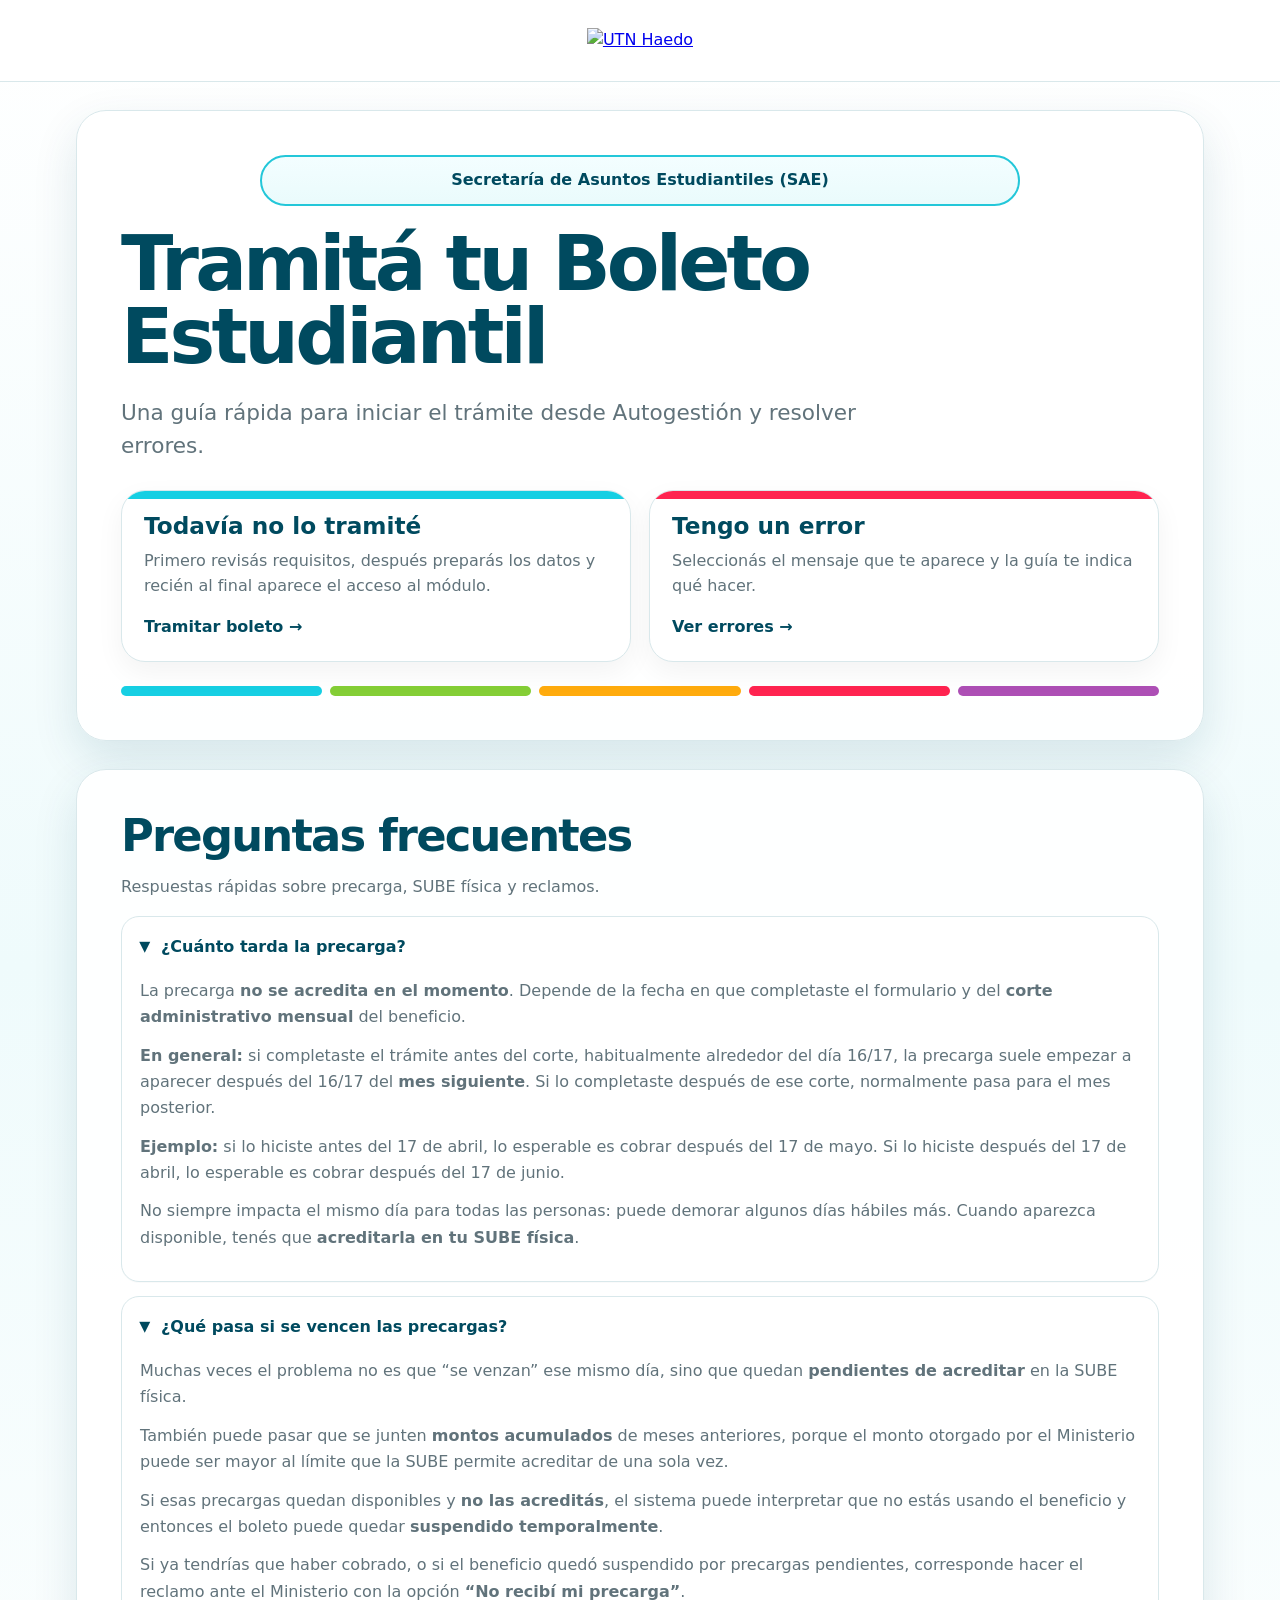
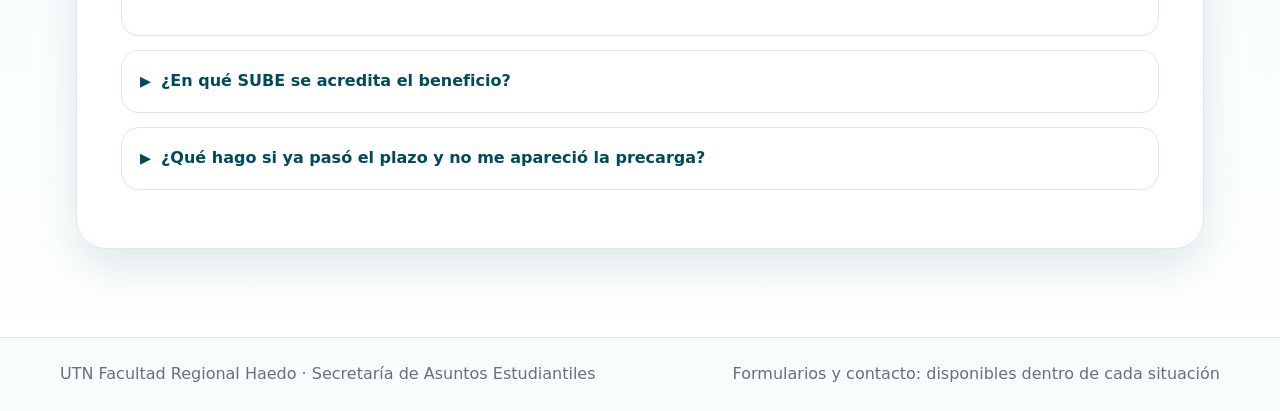
==== boleto-estudiantil-final/index.html @ 095ebe8c "Actualiza navegación y mantiene FAQ en inicio" ====
<!doctype html><html lang="es-AR"><head><meta charset="utf-8"><meta name="viewport" content="width=device-width,initial-scale=1"><title>Boleto Estudiantil | UTN FRH</title><style>:root{--azul:#004a5f;--celeste:#16cfe3;--verde:#84ce36;--naranja:#ffab0d;--rojo:#ff2450;--muted:#61737b;--linea:#d9e8eb;--fondo:#effbfc;--sombra:0 18px 45px rgba(0,74,95,.12)}*{box-sizing:border-box}html{scroll-behavior:smooth}body{margin:0;font-family:Inter,system-ui,-apple-system,BlinkMacSystemFont,"Segoe UI",sans-serif;color:#0b2e38;background:linear-gradient(180deg,#fff 0,#effbfc 48%,#fff 100%);line-height:1.55}header{background:#fff;border-bottom:1px solid var(--linea)}.header-inner{max-width:1160px;margin:auto;padding:28px 16px;text-align:center}.brand img{width:330px;max-width:82vw;height:auto}main{max-width:1160px;margin:auto;padding:28px 16px 60px}.card{background:rgba(255,255,255,.96);border:1px solid var(--linea);border-radius:30px;box-shadow:var(--sombra);padding:clamp(22px,4vw,44px);margin-bottom:28px}.kicker{display:block;margin:0 auto 22px;max-width:760px;text-align:center;border:2px solid #23c7d9;background:linear-gradient(180deg,#f3feff,#eafbfc);color:var(--azul);border-radius:999px;padding:11px 18px;font-weight:900}h1{margin:0;color:var(--azul);font-size:clamp(2.2rem,6vw,5rem);line-height:.95;letter-spacing:-.05em}h2{margin:0;color:var(--azul);font-size:clamp(1.8rem,3.5vw,3.2rem);line-height:1;letter-spacing:-.04em}h3{color:var(--azul)}.lead,.muted{color:var(--muted)}.lead{font-size:clamp(1.05rem,2vw,1.35rem);max-width:780px;margin:22px 0 28px}.grid2{display:grid;grid-template-columns:1fr 1fr;gap:18px}.choice{appearance:none;background:#fff;border:1px solid var(--linea);border-radius:24px;padding:22px;text-align:left;cursor:pointer;font:inherit;box-shadow:0 10px 28px rgba(0,0,0,.05);position:relative;overflow:hidden}.choice:before{content:"";position:absolute;left:0;right:0;top:0;height:8px;background:var(--celeste)}.choice.error:before{background:var(--rojo)}.choice strong{display:block;color:var(--azul);font-size:1.45rem;line-height:1.1;margin-bottom:10px}.choice span{display:block;color:var(--muted)}.choice .arrow{margin-top:16px;color:var(--azul);font-weight:900}.motion{display:flex;gap:8px;margin-top:24px}.motion i{height:10px;flex:1;border-radius:999px}.motion i:nth-child(1){background:var(--celeste)}.motion i:nth-child(2){background:var(--verde)}.motion i:nth-child(3){background:var(--naranja)}.motion i:nth-child(4){background:var(--rojo)}.motion i:nth-child(5){background:#ad4fb5}.panel{display:none}.panel.active{display:block}.steps{display:grid;grid-template-columns:250px 1fr;gap:24px;margin-top:22px}.nav{display:grid;gap:10px;align-content:start}.nav button{border:1px solid var(--linea);border-radius:18px;background:white;padding:14px;color:var(--muted);font-weight:800;text-align:left;cursor:pointer}.nav button.active{background:#efffff;border-color:var(--celeste);color:var(--azul)}.nav button.locked{opacity:.55;cursor:not-allowed}.step{display:none}.step.active{display:block}.requirements{display:grid;grid-template-columns:repeat(2,1fr);gap:14px}.req{border:1px solid var(--linea);background:#fbfeff;border-radius:18px;padding:15px}.req strong{display:block;color:var(--azul)}.callout{border-radius:22px;padding:16px 18px;margin:18px 0;border:1px solid transparent}.info{background:#eafbfe;border-color:#bfeff5;border-left:8px solid var(--celeste)}.warn{background:#fff4d8;border-color:#ffe0a1;border-left:8px solid var(--naranja)}.ok{background:#effbea;border-color:#d4f2c9;border-left:8px solid var(--verde)}.danger{background:#fff0f4;border-color:#ffcbd6;border-left:8px solid var(--rojo)}.checklist{display:grid;gap:10px}.checkitem{display:flex;gap:12px;border:1px solid var(--linea);border-radius:18px;padding:14px;background:#fff}.checkitem input{width:18px;height:18px;accent-color:var(--azul);margin-top:5px}.checkitem strong{color:var(--azul)}.checkitem span{display:block;color:var(--muted)}.progress{font-weight:900;color:var(--muted);margin-top:12px}.btnrow{display:flex;flex-wrap:wrap;gap:12px;margin-top:20px}.btn{border:0;border-radius:16px;padding:14px 18px;min-height:50px;text-decoration:none;display:inline-flex;justify-content:center;align-items:center;font-weight:900;cursor:pointer;font-size:1rem}.primary{background:var(--azul);color:#fff}.secondary{background:#fff;color:var(--azul);border:1px solid var(--linea)}.btn:disabled{opacity:.45;pointer-events:none}.shot{border:1px solid var(--linea);border-radius:18px;background:#fff;padding:10px;margin:14px auto 18px;max-width:820px}.shot img{width:100%;display:block;border-radius:12px;border:1px solid #e6e6e6;background:#fff}.caption{font-size:.9rem;color:var(--muted);margin-top:8px;text-align:center}.faq h2{margin-bottom:6px}.faq-item{background:#fff;border:1px solid var(--linea);border-radius:18px;padding:0 18px;margin:14px 0;box-shadow:0 1px 0 rgba(0,0,0,.02)}.faq-item summary{cursor:pointer;list-style:none;font-weight:800;color:var(--azul);padding:18px 0;display:flex;align-items:center;gap:10px}.faq-item summary::-webkit-details-marker{display:none}.faq-item summary:before{content:"▶";font-size:.9rem;transition:transform .2s ease}.faq-item[open] summary:before{transform:rotate(90deg)}.faq-answer{padding:0 0 18px;color:var(--muted);line-height:1.65}.faq-answer p{margin:0 0 12px}.case-layout{display:grid;grid-template-columns:330px 1fr;gap:24px;margin-top:22px}.case-list{display:grid;gap:10px}.case-card{border:1px solid var(--linea);background:#fff;border-radius:18px;padding:15px;text-align:left;cursor:pointer;font:inherit}.case-card.active,.case-card:hover{background:#efffff;border-color:var(--celeste)}.case-card strong{display:block;color:var(--azul);line-height:1.15}.case-card span{display:block;color:var(--muted);font-size:.9rem;margin-top:5px}.case-filter{width:100%;border:1px solid var(--linea);border-radius:16px;padding:14px;font:inherit;margin-bottom:12px}.result{min-height:520px;border:1px solid var(--linea);border-radius:28px;background:#fff;overflow:hidden;box-shadow:0 16px 35px rgba(0,74,95,.08)}.placeholder{min-height:520px;display:grid;place-items:center;text-align:center;color:var(--muted);padding:30px}.placeholder b{display:block;color:var(--azul);font-size:1.4rem}.reshead{background:var(--azul);color:#fff;padding:28px}.resk{text-transform:uppercase;letter-spacing:.1em;font-size:.78rem;opacity:.75;font-weight:900}.rest{font-size:clamp(1.7rem,3vw,2.7rem);line-height:1;font-weight:900;margin:8px 0}.ress{margin:0;color:rgba(255,255,255,.86)}.resbody{padding:26px}.resbody h3{color:var(--azul);margin:22px 0 8px}.resbody li{margin:7px 0}.mail-card{margin-top:18px;border:1px solid var(--linea);border-radius:20px;padding:16px;background:#fbfeff}.mail-field{border:1px solid var(--linea);border-radius:14px;padding:12px;margin:10px 0;background:#fff}.mail-field strong{display:block;color:var(--azul)}.mail-message{white-space:pre-line}.hidden{display:none!important}footer{border-top:1px solid var(--linea);background:#f8fcfd;color:var(--muted);padding:24px 16px}.footer-inner{max-width:1160px;margin:auto;display:flex;gap:12px;justify-content:space-between;flex-wrap:wrap}@media(max-width:900px){.grid2,.steps,.case-layout,.requirements{grid-template-columns:1fr}.btnrow{display:grid}.btn{width:100%}}@media(max-width:640px){.header-inner{padding:26px 14px}.brand img{width:270px}.card{border-radius:24px;padding:22px 16px}.choice strong{font-size:1.35rem}.resbody,.reshead{padding:22px 18px}}</style></head><body><header><div class="header-inner"><a class="brand" href="#inicio"><img src="https://upload.wikimedia.org/wikipedia/commons/6/63/UTN-Haedo-Logo-bajada_RGB.png" alt="UTN Haedo"></a></div></header><main id="inicio"><section class="card"><div class="kicker">Secretaría de Asuntos Estudiantiles (SAE)</div><h1>Tramitá tu Boleto Estudiantil</h1><p class="lead">Una guía rápida para iniciar el trámite desde Autogestión y resolver errores.</p><div class="grid2"><button class="choice" data-open="tramite"><strong>Todavía no lo tramité</strong><span>Primero revisás requisitos, después preparás los datos y recién al final aparece el acceso al módulo.</span><span class="arrow">Tramitar boleto →</span></button><button class="choice error" data-open="errores"><strong>Tengo un error</strong><span>Seleccionás el mensaje que te aparece y la guía te indica qué hacer.</span><span class="arrow">Ver errores →</span></button></div><div class="motion"><i></i><i></i><i></i><i></i><i></i></div></section><section class="card faq"><h2>Preguntas frecuentes</h2><p class="muted">Respuestas rápidas sobre precarga, SUBE física y reclamos.</p><details class="faq-item" open><summary>¿Cuánto tarda la precarga?</summary><div class="faq-answer"><p>La precarga <strong>no se acredita en el momento</strong>. Depende de la fecha en que completaste el formulario y del <strong>corte administrativo mensual</strong> del beneficio.</p><p><strong>En general:</strong> si completaste el trámite antes del corte, habitualmente alrededor del día 16/17, la precarga suele empezar a aparecer después del 16/17 del <strong>mes siguiente</strong>. Si lo completaste después de ese corte, normalmente pasa para el mes posterior.</p><p><strong>Ejemplo:</strong> si lo hiciste antes del 17 de abril, lo esperable es cobrar después del 17 de mayo. Si lo hiciste después del 17 de abril, lo esperable es cobrar después del 17 de junio.</p><p>No siempre impacta el mismo día para todas las personas: puede demorar algunos días hábiles más. Cuando aparezca disponible, tenés que <strong>acreditarla en tu SUBE física</strong>.</p></div></details><details class="faq-item" open><summary>¿Qué pasa si se vencen las precargas?</summary><div class="faq-answer"><p>Muchas veces el problema no es que “se venzan” ese mismo día, sino que quedan <strong>pendientes de acreditar</strong> en la SUBE física.</p><p>También puede pasar que se junten <strong>montos acumulados</strong> de meses anteriores, porque el monto otorgado por el Ministerio puede ser mayor al límite que la SUBE permite acreditar de una sola vez.</p><p>Si esas precargas quedan disponibles y <strong>no las acreditás</strong>, el sistema puede interpretar que no estás usando el beneficio y entonces el boleto puede quedar <strong>suspendido temporalmente</strong>.</p><p>Si ya tendrías que haber cobrado, o si el beneficio quedó suspendido por precargas pendientes, corresponde hacer el reclamo ante el Ministerio con la opción <strong>“No recibí mi precarga”</strong>.</p></div></details><details class="faq-item"><summary>¿En qué SUBE se acredita el beneficio?</summary><div class="faq-answer"><p>El beneficio se acredita <strong>únicamente en la SUBE física</strong> registrada y asociada al trámite.</p><p>Si usás la app SUBE, revisá que la <strong>SUBE física</strong> sea la tarjeta seleccionada o predeterminada. Si quedó seleccionada la SUBE Digital, puede impedir la acreditación.</p><p>La precarga se puede acreditar en Terminal Automática SUBE, app SUBE con NFC o Carga a Bordo en colectivos habilitados.</p></div></details><details class="faq-item"><summary>¿Qué hago si ya pasó el plazo y no me apareció la precarga?</summary><div class="faq-answer"><p>Primero verificá si ya pasó el tiempo esperable: las precargas suelen empezar a aparecer después del <strong>16/17 de cada mes</strong>, en días hábiles, y pueden demorar algunos días más.</p><p>Si tu trámite figura como <strong>“Trámite finalizado / beneficio otorgado”</strong> y ya pasó ese plazo sin que aparezca la precarga, entrá en la parte de <strong>errores</strong> de esta página y elegí esa opción.</p><p>Ahí vas a encontrar el formulario del Ministerio de Transporte. En el reclamo tenés que seleccionar <strong>“No recibí mi precarga”</strong>.</p></div></details></section><section id="tramite" class="panel card"><h2>Tramitar por primera vez</h2><p class="muted">Seguí los pasos en orden. Podés volver a pasos anteriores para revisar requisitos o datos.</p><div class="steps"><div class="nav"><button type="button" id="nav1" class="active" data-go-step="1"><strong>1 Requisitos</strong><br>Revisá si corresponde.</button><button type="button" id="nav2" data-go-step="2"><strong>2 Datos y advertencia</strong><br>DNI, CUIL, SUBE física y datos familiares.</button><button type="button" id="nav3" class="locked" data-go-step="3"><strong>3 Ingreso al módulo</strong><br>Acceso directo al formulario.</button></div><div><article id="step1" class="step active"><h3>Antes de iniciar</h3><div class="requirements"><div class="req"><strong>Residencia</strong><span>Tenés que vivir en Provincia de Buenos Aires y a más de 2.000 metros de la Facultad. Si vivís en CABA, no corresponde este boleto provincial.</span></div><div class="req"><strong>SUBE física</strong><span>Necesitás tener una tarjeta SUBE física registrada. Para universitarios/terciarios de Provincia, el beneficio se acredita en la SUBE física.</span></div><div class="req"><strong>Materias aprobadas</strong><span>Se exige cumplir el requisito académico informado por el sistema. En general: 3 materias aprobadas el ciclo anterior y actividad académica reciente.</span></div><div class="req"><strong>Sin otro beneficio igual</strong><span>No podés tener activo otro subsidio de transporte con el mismo fin.</span></div><div class="req"><strong>Ingresantes</strong><span>Para ingresantes, se requiere secundario completo sin materias pendientes.</span></div><div class="req"><strong>Sin título previo</strong><span>No corresponde si ya tenés título universitario o terciario.</span></div></div><div class="btnrow"><button class="btn primary" type="button" data-next-step="2">Leí los requisitos y cumplo</button><button class="btn secondary" type="button" id="notSureBtn">No estoy seguro / no cumplo</button></div><div id="notSureMsg" class="callout warn hidden">Si no estás seguro de cumplir los requisitos, revisá tu situación académica antes de iniciar. Si no cumplís, el beneficio puede no ser otorgado aunque completes el formulario.</div></article><article id="step2" class="step"><h3>Antes de entrar a Autogestión</h3><div class="callout danger">No ingreses al apartado <strong>Boleto Estudiantil</strong> dentro de Autogestión sin tener todos los datos necesarios a mano. En cuanto hacés clic en <strong>Boleto Estudiantil</strong>, comienza a correr un tiempo aproximado de <strong>20 minutos</strong>. Si ese tiempo se termina, el formulario se cierra y no vas a poder volver a abrirlo hasta que te reiniciemos la cuenta.</div><p class="muted">Marcá que ya tenés preparada esta información. Cuando completes la lista, se habilita el siguiente paso.</p><div class="checklist" id="prepChecklist"><label class="checkitem"><input type="checkbox"><div><strong>DNI propio</strong><span>Documento personal para completar datos.</span></div></label><label class="checkitem"><input type="checkbox"><div><strong>CUIL propio</strong><span>Tenelo a mano para evitar errores de carga.</span></div></label><label class="checkitem"><input type="checkbox"><div><strong>SUBE física registrada</strong><span>Usá la tarjeta física que corresponde al beneficio.</span></div></label><label class="checkitem"><input type="checkbox"><div><strong>DNI y CUIL de madre/padre/tutor</strong><span>El formulario puede pedir datos familiares; preparalos antes de ingresar.</span></div></label></div><div class="progress" id="checkProgress">Faltan datos por confirmar.</div><div class="btnrow"><button class="btn secondary" type="button" data-next-step="1">Volver a requisitos</button><button class="btn primary" type="button" id="toStep3" data-next-step="3" disabled>Ya tengo todo preparado</button></div></article><article id="step3" class="step"><h3>Ahora sí: ingresá al acceso directo</h3><p class="muted">Ingresá con tu legajo y contraseña habitual de Autogestión/SYSACAD, completá el formulario en el momento y revisá bien CUIL, SUBE, carrera y legajo antes de enviarlo.</p><div class="callout ok"><strong>Recordatorio:</strong> si cursás dos carreras o tenés más de un legajo, asegurate de usar el legajo/carrera donde cumplís los requisitos académicos.</div><div class="callout info"><strong>Importante:</strong> este botón es un acceso directo al apartado de <strong>Boleto Estudiantil</strong>. Podés ingresar sin pasar por la fila virtual de Autogestión.</div><div class="callout warn"><strong>Si al ingresar te aparece “El trámite caducó”:</strong> refrescá o actualizá la página hasta que vuelva a cargar correctamente.</div><div class="shot"><img src="[data-uri]" alt="Ejemplo del mensaje El trámite caducó"><div class="caption">Ejemplo de pantalla de <strong>“El trámite caducó”</strong>.</div></div><div class="btnrow"><button class="btn secondary" type="button" data-next-step="2">← Volver a datos y advertencia</button><a class="btn primary" href="https://boletoestudiantil.frh.utn.edu.ar/" target="_blank" rel="noopener">Ingresar al apartado Boleto Estudiantil</a><button class="btn secondary" type="button" data-open="errores">Ya ingresé y tuve un error</button></div><div class="callout ok"><strong>Si al finalizar te aparece “Trámite finalizado / beneficio otorgado”:</strong> el beneficio ya está aprobado, pero la precarga no se acredita automáticamente en el momento.<br><br>Por ejemplo: si completás el formulario antes del 17 de abril, cobrás el beneficio después del 17 de mayo. Si lo completás después del 17 de abril, cobrás el beneficio después del 17 de junio. Las precargas empiezan a acreditarse a partir del 16/17 de cada mes, en días hábiles. No siempre se acreditan el mismo día para todas las personas y pueden demorar algunos días más.<br><br>Cuando la precarga esté disponible, tenés que acreditarla en tu SUBE física. Podés hacerlo en una <strong>Terminal Automática SUBE</strong>, desde la <strong>app SUBE</strong> si tu celular tiene NFC, o con <strong>Carga a Bordo</strong> en colectivos habilitados.<br><br>Si ya pasó el plazo correspondiente y todavía no recibiste la precarga, entrá en la parte de <strong>errores</strong>, elegí <strong>“Trámite finalizado / beneficio otorgado”</strong> y completá el formulario del Ministerio usando <strong>“No recibí mi precarga”</strong>.</div></article></div></div></section><section id="errores" class="panel card"><h2>¿Tenés algún error con tu Boleto Estudiantil?</h2><p class="muted">Seleccioná el mensaje o situación que te aparece. La guía te muestra la explicación y los pasos correspondientes.</p><div class="case-layout"><aside><input class="case-filter" id="caseFilter" type="search" placeholder="Buscar: incompleto, caducó, SUBE, credenciales..."><div class="case-list"><button class="case-card" data-case="caducado"><strong>El trámite caducó</strong><span>Se colgó o no cargó la web del Ministerio.</span></button><button class="case-card" data-case="incompleto"><strong>Trámite incompleto / comunicarse con el administrador</strong><span>Se pasó el tiempo o quedó sin finalizar.</span></button><button class="case-card" data-case="otorgado"><strong>Trámite finalizado / beneficio otorgado</strong><span>El trámite está otorgado, pero la carga no es inmediata.</span></button><button class="case-card" data-case="deshabilitado"><strong>Beneficio deshabilitado</strong><span>Puede haber boleto activo o pendiente en otra institución.</span></button><button class="case-card" data-case="credenciales"><strong>Error de credenciales</strong><span>No podés ingresar o validar el acceso.</span></button><button class="case-card" data-case="blanco"><strong>Me aparece todo en blanco</strong><span>La pantalla queda vacía o no carga ningún dato.</span></button><button class="case-card" data-case="noacredita"><strong>Completé el formulario, pero no me acreditaron</strong><span>Revisá tiempos, SUBE física y reclamo.</span></button><button class="case-card" data-case="subedigital"><strong>Tengo SUBE Digital</strong><span>El beneficio se acredita en SUBE física.</span></button><button class="case-card" data-case="doblelegajo"><strong>Curso dos carreras / tengo más de un legajo</strong><span>El sistema puede estar mirando otra carrera.</span></button></div></aside><article class="result" id="result"><div class="placeholder"><div><b>Seleccioná un error</b>Elegí una opción de la lista para ver los pasos a seguir.</div></div></article></div></section></main><footer><div class="footer-inner"><div>UTN Facultad Regional Haedo · Secretaría de Asuntos Estudiantiles</div><div>Formularios y contacto: disponibles dentro de cada situación</div></div></footer><script>const links={reinicio:"https://docs.google.com/forms/d/e/1FAIpQLScRXGzTNJk7bG64u7e_1dvv3Ur3LDaI3EbfNU_jLOD6_iWAXw/viewform",ministerio:"https://denuncias-bes.transporte.gba.gob.ar/denunciasboleto.php",mail:"mailto:asuntos@frh.utn.edu.ar",boleto:"https://boletoestudiantil.frh.utn.edu.ar/",mailtoCred:"mailto:asuntos@frh.utn.edu.ar?subject=Boleto%20Estudiantil%20-%20Error%20de%20credenciales&body=Hola%2C%20al%20intentar%20ingresar%20al%20Boleto%20Estudiantil%20me%20aparece%20un%20error%20de%20credenciales.%0A%0ADatos%3A%0ANombre%20y%20apellido%3A%0ADNI%3A%0ALegajo%3A%0ACarrera%3A%0A%0AAdjunto%20captura%20del%20error.%0A%0AMuchas%20gracias.%0ASaludos.",mailtoBlanco:"mailto:asuntos@frh.utn.edu.ar?subject=Boleto%20Estudiantil%20-%20Pantalla%20en%20blanco&body=Hola%2C%20al%20ingresar%20al%20Boleto%20Estudiantil%20me%20aparece%20la%20pantalla%20en%20blanco%20y%20no%20puedo%20continuar.%0A%0ADatos%3A%0ANombre%20y%20apellido%3A%0ADNI%3A%0ALegajo%3A%0ACarrera%3A%0A%0AAdjunto%20captura%20del%20error.%0A%0AMuchas%20gracias.%0ASaludos."};const panels={tramite:document.getElementById('tramite'),errores:document.getElementById('errores')};document.querySelectorAll('[data-open]').forEach(b=>b.addEventListener('click',e=>{e.preventDefault();let id=b.dataset.open;panels[id].classList.add('active');panels[id].scrollIntoView({behavior:'smooth',block:'start'});}));let prepared=false;function step(n){document.querySelectorAll('.step').forEach(s=>s.classList.remove('active'));document.querySelectorAll('.nav button').forEach(b=>b.classList.remove('active'));document.getElementById('step'+n).classList.add('active');document.getElementById('nav'+n).classList.add('active');document.getElementById('tramite').scrollIntoView({behavior:'smooth',block:'start'});}document.querySelectorAll('[data-next-step]').forEach(b=>b.addEventListener('click',()=>step(b.dataset.nextStep)));document.querySelectorAll('[data-go-step]').forEach(b=>b.addEventListener('click',()=>{let n=b.dataset.goStep;if(n==='3'&&!prepared)return;step(n)}));document.getElementById('notSureBtn').addEventListener('click',()=>document.getElementById('notSureMsg').classList.toggle('hidden'));const checklist=document.getElementById('prepChecklist'),to3=document.getElementById('toStep3'),prog=document.getElementById('checkProgress');function updateChecklist(){let checks=[...checklist.querySelectorAll('input')];let done=checks.filter(c=>c.checked).length;prepared=done===checks.length;to3.disabled=!prepared;document.getElementById('nav3').classList.toggle('locked',!prepared);prog.textContent=prepared?'Listo: ya podés pasar al acceso.':`Confirmaste ${done} de ${checks.length} datos necesarios.`}checklist.addEventListener('change',updateChecklist);updateChecklist();const cases={caducado:{k:'Carga del sistema',t:'El trámite caducó',s:'Suele ser un error de carga de la web del Ministerio.',b:'<h3>Qué hacer</h3><ul><li>Actualizá o refrescá la página.</li><li>Si vuelve a cargar, seguí completando el formulario.</li><li>Si después aparece trámite incompleto, pedí reinicio de cuenta.</li></ul>'},incompleto:{k:'Reinicio de cuenta',t:'Trámite incompleto / comunicarse con el administrador',s:'Suele pasar cuando se venció el tiempo disponible o el formulario quedó sin finalizar.',b:'<h3>Pasos a seguir</h3><ul><li>Completá el formulario de reinicio de cuenta de UTN FRH.</li><li>Después mandá mail a <strong>asuntos@frh.utn.edu.ar</strong> avisando que solicitaste el reinicio.</li></ul><div class="btnrow"><a class="btn primary" target="_blank" href="'+links.reinicio+'">Completar formulario de reinicio</a><a class="btn secondary" href="mailto:asuntos@frh.utn.edu.ar?subject=Reinicio%20de%20Boleto%20Estudiantil&body=Hola%2C%20complet%C3%A9%20el%20formulario%20para%20reinicio%20de%20cuenta.%0ANecesito%20que%20me%20reinicien%20el%20acceso.%0AEspero%20respuesta.%0AMuchas%20gracias.%0ASaludos.">Enviar mail</a></div>'},otorgado:{k:'Beneficio otorgado',t:'Trámite finalizado / beneficio otorgado',s:'El beneficio está aprobado, pero la precarga no se acredita automáticamente en el momento.',b:'<h3>Qué significa</h3><ul><li>El trámite ya está aprobado, pero la precarga no aparece en el momento.</li><li>Si lo hiciste antes del corte, suele aparecer después del 16/17 del mes siguiente. Si lo hiciste después, normalmente pasa para el mes posterior.</li><li>Las precargas no siempre se acreditan el mismo día para todos.</li></ul><h3>Precargas acumuladas</h3><ul><li>Puede quedar saldo acumulado porque el monto otorgado por el Ministerio puede ser mayor al límite que la SUBE permite acreditar de una sola vez.</li><li>Si esas precargas quedan disponibles y no las acreditás, el sistema puede interpretar que no usás el beneficio y suspenderlo temporalmente.</li><li>Para reclamar, completá el formulario del Ministerio con la opción <strong>No recibí mi precarga</strong>.</li></ul><div class="btnrow"><a class="btn secondary" target="_blank" href="'+links.ministerio+'">Reclamo en Ministerio</a></div>'},deshabilitado:{k:'Beneficio previo',t:'La persona tiene un beneficio, pero deshabilitado',s:'Puede ocurrir si el boleto quedó asociado a otra facultad, universidad o institución.',b:'<h3>Pasos a seguir</h3><ul><li>Solicitá la baja del beneficio en tu facultad, universidad o institución anterior.</li><li>Esperá el comprobante o confirmación.</li><li>La baja puede demorar algunos días en impactar.</li><li>Después completá el formulario del Ministerio con la opción <strong>Cambio de universidad</strong> e indicá la facultad de origen.</li><li>Luego contactate con SAE a <strong>asuntos@frh.utn.edu.ar</strong>.</li></ul><div class="btnrow"><a class="btn secondary" target="_blank" href="'+links.ministerio+'">Formulario Ministerio</a><a class="btn secondary" href="'+links.mail+'">Enviar mail</a></div>'},credenciales:{k:'Acceso',t:'Error de credenciales',s:'El sistema no permite validar el acceso o aparece un error al ingresar.',b:'<h3>Qué hacer</h3><ul><li>Enviá un mail a <strong>asuntos@frh.utn.edu.ar</strong>.</li><li>Incluí nombre, apellido, DNI, legajo, carrera y una captura del error.</li></ul><div class="btnrow"><a class="btn secondary" href="'+links.mailtoCred+'">Enviar mail</a></div>'},blanco:{k:'Carga del sistema',t:'Me aparece todo en blanco',s:'La pantalla queda vacía o no carga ningún dato para continuar.',b:'<h3>Qué hacer</h3><ul><li>Enviá un mail a <strong>asuntos@frh.utn.edu.ar</strong>.</li><li>Indicá que al ingresar al Boleto Estudiantil te aparece la pantalla en blanco.</li><li>Incluí nombre, apellido, DNI, legajo, carrera y una captura del error si podés.</li></ul><div class="btnrow"><a class="btn secondary" href="'+links.mailtoBlanco+'">Enviar mail</a></div>'},noacredita:{k:'Acreditación',t:'Completé el formulario, pero no me acreditaron',s:'Primero revisá tiempos de procesamiento y que la SUBE física sea la correcta.',b:'<h3>Revisá primero</h3><ul><li>Que haya pasado el plazo de procesamiento correspondiente.</li><li>Que estés usando la SUBE física correcta.</li><li>Que la SUBE Digital no haya quedado como tarjeta predeterminada.</li><li>Que hayas acreditado la precarga en Terminal Automática SUBE, app SUBE con NFC o Carga a Bordo.</li></ul><p>Si continúa, corresponde reclamar ante el Ministerio usando <strong>No recibí mi precarga</strong>.</p><div class="btnrow"><a class="btn secondary" target="_blank" href="'+links.ministerio+'">Formulario Ministerio</a></div>'},subedigital:{k:'SUBE',t:'Tengo SUBE Digital',s:'El beneficio universitario/terciario de Provincia funciona con SUBE física.',b:'<h3>Qué revisar</h3><ul><li>Revisá en la app SUBE que tu tarjeta física sea la tarjeta correspondiente.</li><li>Si la SUBE Digital quedó como predeterminada, puede impedir la acreditación.</li><li>Usá la SUBE física registrada para acreditar la precarga.</li></ul>'},doblelegajo:{k:'Legajo / carrera',t:'Curso dos carreras / tengo más de un legajo',s:'Puede pasar que el sistema revise una carrera distinta a aquella donde tenés las materias aprobadas.',b:'<h3>Qué revisar</h3><ul><li>Qué legajo/carrera estás usando para ingresar.</li><li>En qué carrera figuran las materias aprobadas del ciclo lectivo anterior.</li><li>Si cumplís el requisito académico en una carrera pero ingresaste con otra, puede no reconocerse automáticamente.</li><li>Si no podés resolverlo, consultá por mail a SAE con captura y datos completos.</li></ul><div class="btnrow"><a class="btn secondary" href="'+links.mail+'">Enviar mail</a></div>'}};const result=document.getElementById('result');function openCase(key){let c=cases[key];if(!c)return;document.querySelectorAll('.case-card').forEach(b=>b.classList.toggle('active',b.dataset.case===key));result.innerHTML='<div class="reshead"><div class="resk">'+c.k+'</div><div class="rest">'+c.t+'</div><p class="ress">'+c.s+'</p></div><div class="resbody">'+c.b+'</div>';result.scrollIntoView({behavior:'smooth',block:'nearest'});}document.querySelectorAll('.case-card').forEach(b=>b.addEventListener('click',()=>openCase(b.dataset.case)));document.getElementById('caseFilter').addEventListener('input',e=>{let q=e.target.value.toLowerCase().normalize('NFD').replace(/[\u0300-\u036f]/g,'');document.querySelectorAll('.case-card').forEach(b=>{let t=b.textContent.toLowerCase().normalize('NFD').replace(/[\u0300-\u036f]/g,'');b.classList.toggle('hidden',q&&!t.includes(q));});});</script></body></html>
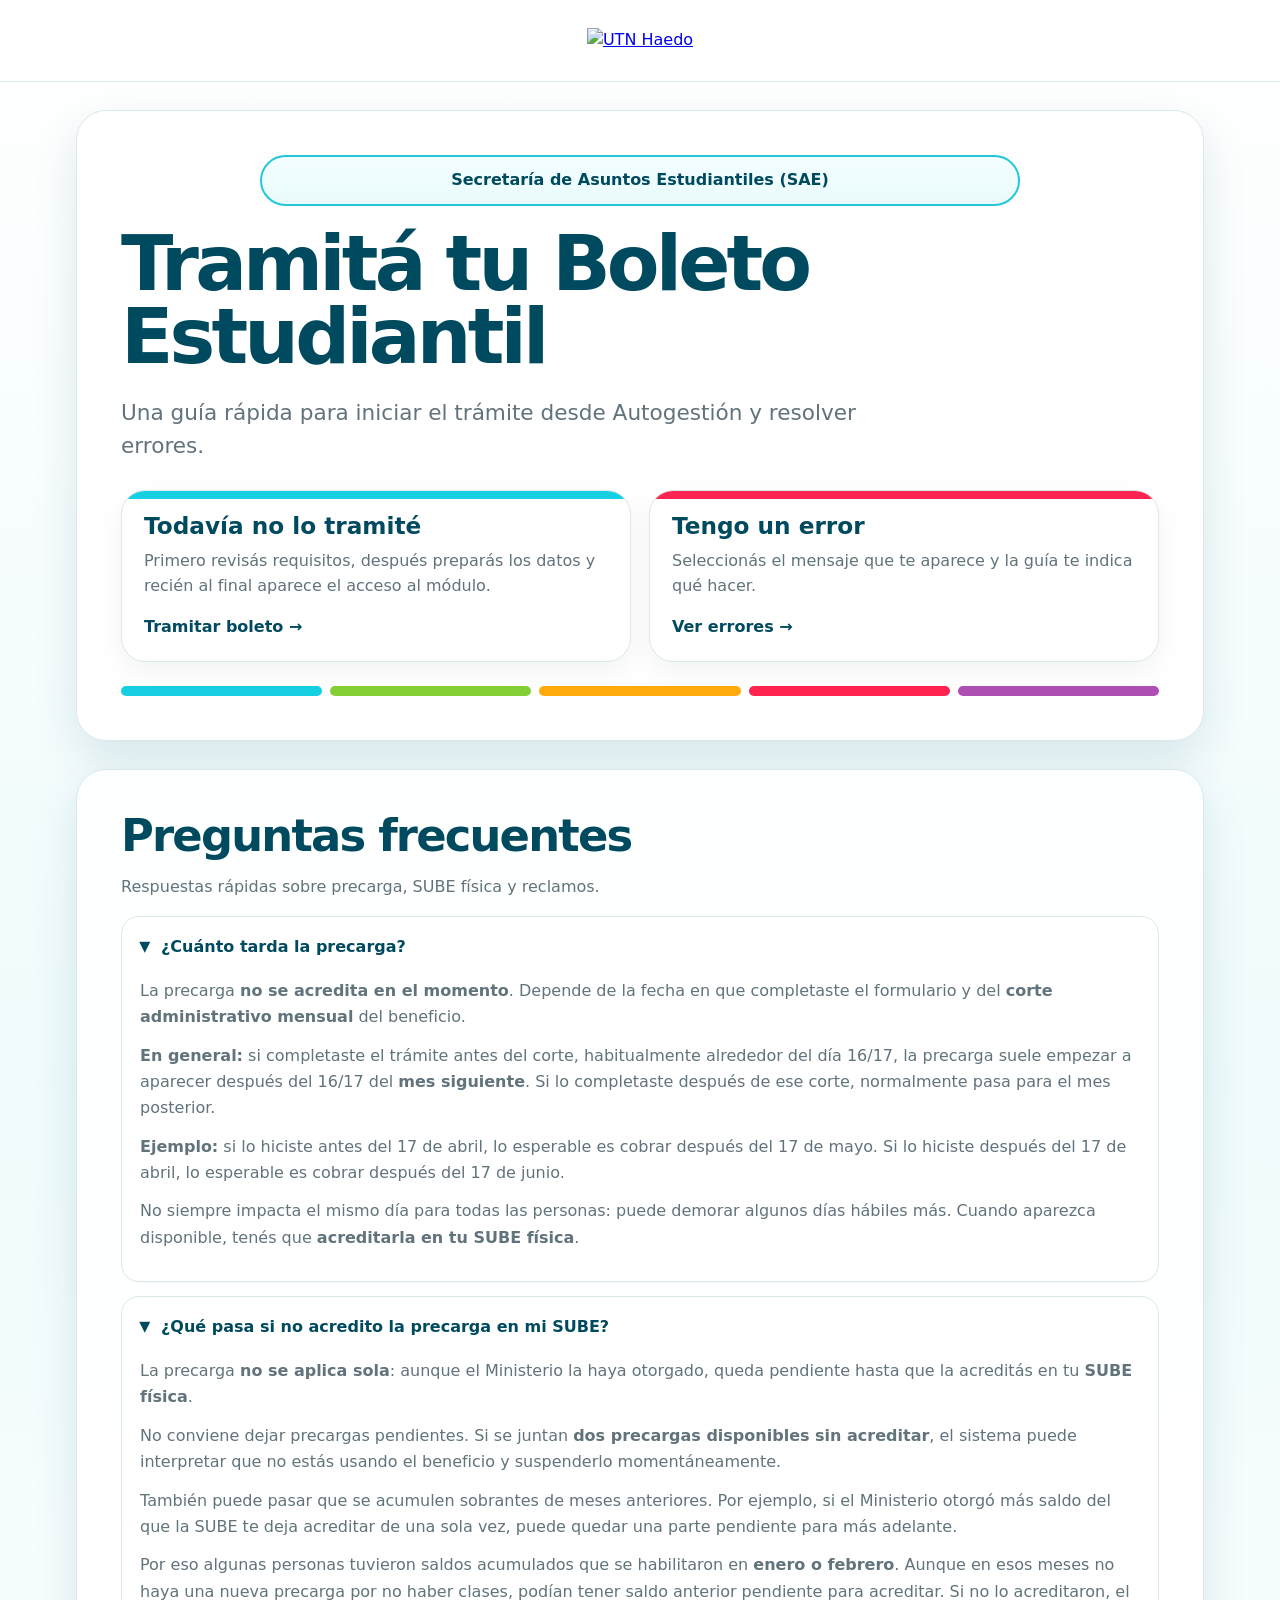
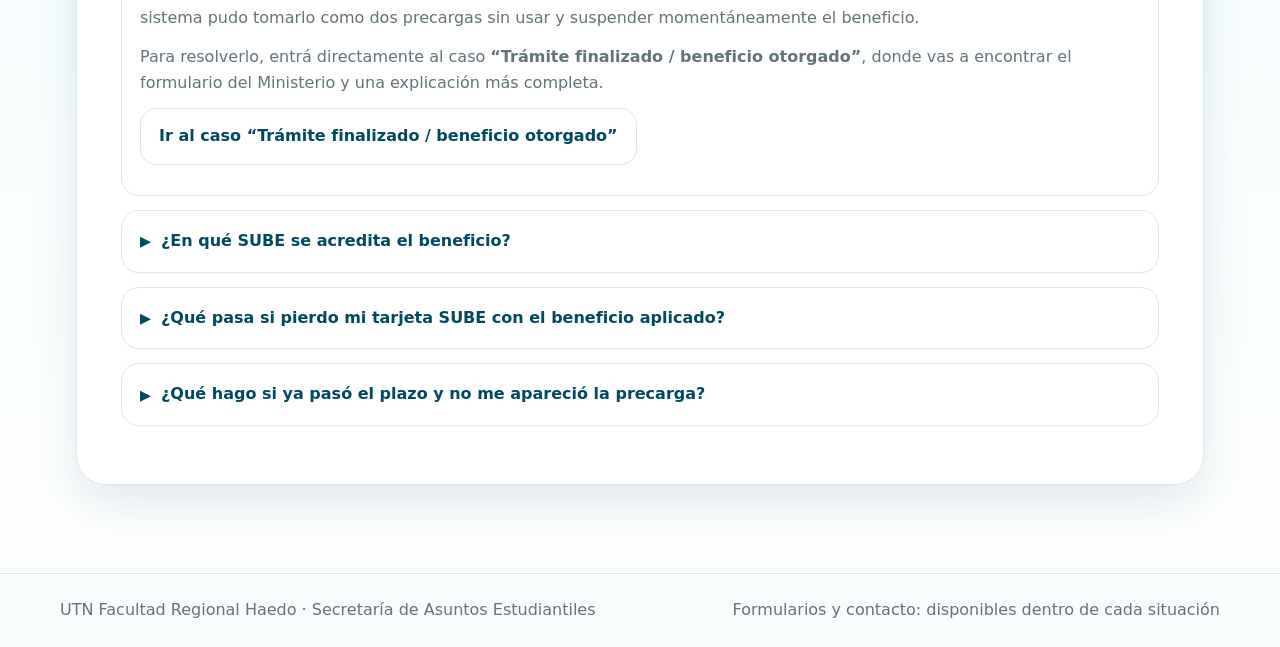
==== commit 8defbd6e: "Apply boleto content patch" ====
--- a/boleto-estudiantil-final/index.html
+++ b/boleto-estudiantil-final/index.html
@@ -1 +1 @@
-<!doctype html><html lang="es-AR"><head><meta charset="utf-8"><meta name="viewport" content="width=device-width,initial-scale=1"><title>Boleto Estudiantil | UTN FRH</title><style>:root{--azul:#004a5f;--celeste:#16cfe3;--verde:#84ce36;--naranja:#ffab0d;--rojo:#ff2450;--muted:#61737b;--linea:#d9e8eb;--fondo:#effbfc;--sombra:0 18px 45px rgba(0,74,95,.12)}*{box-sizing:border-box}html{scroll-behavior:smooth}body{margin:0;font-family:Inter,system-ui,-apple-system,BlinkMacSystemFont,"Segoe UI",sans-serif;color:#0b2e38;background:linear-gradient(180deg,#fff 0,#effbfc 48%,#fff 100%);line-height:1.55}header{background:#fff;border-bottom:1px solid var(--linea)}.header-inner{max-width:1160px;margin:auto;padding:28px 16px;text-align:center}.brand img{width:330px;max-width:82vw;height:auto}main{max-width:1160px;margin:auto;padding:28px 16px 60px}.card{background:rgba(255,255,255,.96);border:1px solid var(--linea);border-radius:30px;box-shadow:var(--sombra);padding:clamp(22px,4vw,44px);margin-bottom:28px}.kicker{display:block;margin:0 auto 22px;max-width:760px;text-align:center;border:2px solid #23c7d9;background:linear-gradient(180deg,#f3feff,#eafbfc);color:var(--azul);border-radius:999px;padding:11px 18px;font-weight:900}h1{margin:0;color:var(--azul);font-size:clamp(2.2rem,6vw,5rem);line-height:.95;letter-spacing:-.05em}h2{margin:0;color:var(--azul);font-size:clamp(1.8rem,3.5vw,3.2rem);line-height:1;letter-spacing:-.04em}h3{color:var(--azul)}.lead,.muted{color:var(--muted)}.lead{font-size:clamp(1.05rem,2vw,1.35rem);max-width:780px;margin:22px 0 28px}.grid2{display:grid;grid-template-columns:1fr 1fr;gap:18px}.choice{appearance:none;background:#fff;border:1px solid var(--linea);border-radius:24px;padding:22px;text-align:left;cursor:pointer;font:inherit;box-shadow:0 10px 28px rgba(0,0,0,.05);position:relative;overflow:hidden}.choice:before{content:"";position:absolute;left:0;right:0;top:0;height:8px;background:var(--celeste)}.choice.error:before{background:var(--rojo)}.choice strong{display:block;color:var(--azul);font-size:1.45rem;line-height:1.1;margin-bottom:10px}.choice span{display:block;color:var(--muted)}.choice .arrow{margin-top:16px;color:var(--azul);font-weight:900}.motion{display:flex;gap:8px;margin-top:24px}.motion i{height:10px;flex:1;border-radius:999px}.motion i:nth-child(1){background:var(--celeste)}.motion i:nth-child(2){background:var(--verde)}.motion i:nth-child(3){background:var(--naranja)}.motion i:nth-child(4){background:var(--rojo)}.motion i:nth-child(5){background:#ad4fb5}.panel{display:none}.panel.active{display:block}.steps{display:grid;grid-template-columns:250px 1fr;gap:24px;margin-top:22px}.nav{display:grid;gap:10px;align-content:start}.nav button{border:1px solid var(--linea);border-radius:18px;background:white;padding:14px;color:var(--muted);font-weight:800;text-align:left;cursor:pointer}.nav button.active{background:#efffff;border-color:var(--celeste);color:var(--azul)}.nav button.locked{opacity:.55;cursor:not-allowed}.step{display:none}.step.active{display:block}.requirements{display:grid;grid-template-columns:repeat(2,1fr);gap:14px}.req{border:1px solid var(--linea);background:#fbfeff;border-radius:18px;padding:15px}.req strong{display:block;color:var(--azul)}.callout{border-radius:22px;padding:16px 18px;margin:18px 0;border:1px solid transparent}.info{background:#eafbfe;border-color:#bfeff5;border-left:8px solid var(--celeste)}.warn{background:#fff4d8;border-color:#ffe0a1;border-left:8px solid var(--naranja)}.ok{background:#effbea;border-color:#d4f2c9;border-left:8px solid var(--verde)}.danger{background:#fff0f4;border-color:#ffcbd6;border-left:8px solid var(--rojo)}.checklist{display:grid;gap:10px}.checkitem{display:flex;gap:12px;border:1px solid var(--linea);border-radius:18px;padding:14px;background:#fff}.checkitem input{width:18px;height:18px;accent-color:var(--azul);margin-top:5px}.checkitem strong{color:var(--azul)}.checkitem span{display:block;color:var(--muted)}.progress{font-weight:900;color:var(--muted);margin-top:12px}.btnrow{display:flex;flex-wrap:wrap;gap:12px;margin-top:20px}.btn{border:0;border-radius:16px;padding:14px 18px;min-height:50px;text-decoration:none;display:inline-flex;justify-content:center;align-items:center;font-weight:900;cursor:pointer;font-size:1rem}.primary{background:var(--azul);color:#fff}.secondary{background:#fff;color:var(--azul);border:1px solid var(--linea)}.btn:disabled{opacity:.45;pointer-events:none}.shot{border:1px solid var(--linea);border-radius:18px;background:#fff;padding:10px;margin:14px auto 18px;max-width:820px}.shot img{width:100%;display:block;border-radius:12px;border:1px solid #e6e6e6;background:#fff}.caption{font-size:.9rem;color:var(--muted);margin-top:8px;text-align:center}.faq h2{margin-bottom:6px}.faq-item{background:#fff;border:1px solid var(--linea);border-radius:18px;padding:0 18px;margin:14px 0;box-shadow:0 1px 0 rgba(0,0,0,.02)}.faq-item summary{cursor:pointer;list-style:none;font-weight:800;color:var(--azul);padding:18px 0;display:flex;align-items:center;gap:10px}.faq-item summary::-webkit-details-marker{display:none}.faq-item summary:before{content:"▶";font-size:.9rem;transition:transform .2s ease}.faq-item[open] summary:before{transform:rotate(90deg)}.faq-answer{padding:0 0 18px;color:var(--muted);line-height:1.65}.faq-answer p{margin:0 0 12px}.case-layout{display:grid;grid-template-columns:330px 1fr;gap:24px;margin-top:22px}.case-list{display:grid;gap:10px}.case-card{border:1px solid var(--linea);background:#fff;border-radius:18px;padding:15px;text-align:left;cursor:pointer;font:inherit}.case-card.active,.case-card:hover{background:#efffff;border-color:var(--celeste)}.case-card strong{display:block;color:var(--azul);line-height:1.15}.case-card span{display:block;color:var(--muted);font-size:.9rem;margin-top:5px}.case-filter{width:100%;border:1px solid var(--linea);border-radius:16px;padding:14px;font:inherit;margin-bottom:12px}.result{min-height:520px;border:1px solid var(--linea);border-radius:28px;background:#fff;overflow:hidden;box-shadow:0 16px 35px rgba(0,74,95,.08)}.placeholder{min-height:520px;display:grid;place-items:center;text-align:center;color:var(--muted);padding:30px}.placeholder b{display:block;color:var(--azul);font-size:1.4rem}.reshead{background:var(--azul);color:#fff;padding:28px}.resk{text-transform:uppercase;letter-spacing:.1em;font-size:.78rem;opacity:.75;font-weight:900}.rest{font-size:clamp(1.7rem,3vw,2.7rem);line-height:1;font-weight:900;margin:8px 0}.ress{margin:0;color:rgba(255,255,255,.86)}.resbody{padding:26px}.resbody h3{color:var(--azul);margin:22px 0 8px}.resbody li{margin:7px 0}.mail-card{margin-top:18px;border:1px solid var(--linea);border-radius:20px;padding:16px;background:#fbfeff}.mail-field{border:1px solid var(--linea);border-radius:14px;padding:12px;margin:10px 0;background:#fff}.mail-field strong{display:block;color:var(--azul)}.mail-message{white-space:pre-line}.hidden{display:none!important}footer{border-top:1px solid var(--linea);background:#f8fcfd;color:var(--muted);padding:24px 16px}.footer-inner{max-width:1160px;margin:auto;display:flex;gap:12px;justify-content:space-between;flex-wrap:wrap}@media(max-width:900px){.grid2,.steps,.case-layout,.requirements{grid-template-columns:1fr}.btnrow{display:grid}.btn{width:100%}}@media(max-width:640px){.header-inner{padding:26px 14px}.brand img{width:270px}.card{border-radius:24px;padding:22px 16px}.choice strong{font-size:1.35rem}.resbody,.reshead{padding:22px 18px}}</style></head><body><header><div class="header-inner"><a class="brand" href="#inicio"><img src="https://upload.wikimedia.org/wikipedia/commons/6/63/UTN-Haedo-Logo-bajada_RGB.png" alt="UTN Haedo"></a></div></header><main id="inicio"><section class="card"><div class="kicker">Secretaría de Asuntos Estudiantiles (SAE)</div><h1>Tramitá tu Boleto Estudiantil</h1><p class="lead">Una guía rápida para iniciar el trámite desde Autogestión y resolver errores.</p><div class="grid2"><button class="choice" data-open="tramite"><strong>Todavía no lo tramité</strong><span>Primero revisás requisitos, después preparás los datos y recién al final aparece el acceso al módulo.</span><span class="arrow">Tramitar boleto →</span></button><button class="choice error" data-open="errores"><strong>Tengo un error</strong><span>Seleccionás el mensaje que te aparece y la guía te indica qué hacer.</span><span class="arrow">Ver errores →</span></button></div><div class="motion"><i></i><i></i><i></i><i></i><i></i></div></section><section class="card faq"><h2>Preguntas frecuentes</h2><p class="muted">Respuestas rápidas sobre precarga, SUBE física y reclamos.</p><details class="faq-item" open><summary>¿Cuánto tarda la precarga?</summary><div class="faq-answer"><p>La precarga <strong>no se acredita en el momento</strong>. Depende de la fecha en que completaste el formulario y del <strong>corte administrativo mensual</strong> del beneficio.</p><p><strong>En general:</strong> si completaste el trámite antes del corte, habitualmente alrededor del día 16/17, la precarga suele empezar a aparecer después del 16/17 del <strong>mes siguiente</strong>. Si lo completaste después de ese corte, normalmente pasa para el mes posterior.</p><p><strong>Ejemplo:</strong> si lo hiciste antes del 17 de abril, lo esperable es cobrar después del 17 de mayo. Si lo hiciste después del 17 de abril, lo esperable es cobrar después del 17 de junio.</p><p>No siempre impacta el mismo día para todas las personas: puede demorar algunos días hábiles más. Cuando aparezca disponible, tenés que <strong>acreditarla en tu SUBE física</strong>.</p></div></details><details class="faq-item" open><summary>¿Qué pasa si se vencen las precargas?</summary><div class="faq-answer"><p>Muchas veces el problema no es que “se venzan” ese mismo día, sino que quedan <strong>pendientes de acreditar</strong> en la SUBE física.</p><p>También puede pasar que se junten <strong>montos acumulados</strong> de meses anteriores, porque el monto otorgado por el Ministerio puede ser mayor al límite que la SUBE permite acreditar de una sola vez.</p><p>Si esas precargas quedan disponibles y <strong>no las acreditás</strong>, el sistema puede interpretar que no estás usando el beneficio y entonces el boleto puede quedar <strong>suspendido temporalmente</strong>.</p><p>Si ya tendrías que haber cobrado, o si el beneficio quedó suspendido por precargas pendientes, corresponde hacer el reclamo ante el Ministerio con la opción <strong>“No recibí mi precarga”</strong>.</p></div></details><details class="faq-item"><summary>¿En qué SUBE se acredita el beneficio?</summary><div class="faq-answer"><p>El beneficio se acredita <strong>únicamente en la SUBE física</strong> registrada y asociada al trámite.</p><p>Si usás la app SUBE, revisá que la <strong>SUBE física</strong> sea la tarjeta seleccionada o predeterminada. Si quedó seleccionada la SUBE Digital, puede impedir la acreditación.</p><p>La precarga se puede acreditar en Terminal Automática SUBE, app SUBE con NFC o Carga a Bordo en colectivos habilitados.</p></div></details><details class="faq-item"><summary>¿Qué hago si ya pasó el plazo y no me apareció la precarga?</summary><div class="faq-answer"><p>Primero verificá si ya pasó el tiempo esperable: las precargas suelen empezar a aparecer después del <strong>16/17 de cada mes</strong>, en días hábiles, y pueden demorar algunos días más.</p><p>Si tu trámite figura como <strong>“Trámite finalizado / beneficio otorgado”</strong> y ya pasó ese plazo sin que aparezca la precarga, entrá en la parte de <strong>errores</strong> de esta página y elegí esa opción.</p><p>Ahí vas a encontrar el formulario del Ministerio de Transporte. En el reclamo tenés que seleccionar <strong>“No recibí mi precarga”</strong>.</p></div></details></section><section id="tramite" class="panel card"><h2>Tramitar por primera vez</h2><p class="muted">Seguí los pasos en orden. Podés volver a pasos anteriores para revisar requisitos o datos.</p><div class="steps"><div class="nav"><button type="button" id="nav1" class="active" data-go-step="1"><strong>1 Requisitos</strong><br>Revisá si corresponde.</button><button type="button" id="nav2" data-go-step="2"><strong>2 Datos y advertencia</strong><br>DNI, CUIL, SUBE física y datos familiares.</button><button type="button" id="nav3" class="locked" data-go-step="3"><strong>3 Ingreso al módulo</strong><br>Acceso directo al formulario.</button></div><div><article id="step1" class="step active"><h3>Antes de iniciar</h3><div class="requirements"><div class="req"><strong>Residencia</strong><span>Tenés que vivir en Provincia de Buenos Aires y a más de 2.000 metros de la Facultad. Si vivís en CABA, no corresponde este boleto provincial.</span></div><div class="req"><strong>SUBE física</strong><span>Necesitás tener una tarjeta SUBE física registrada. Para universitarios/terciarios de Provincia, el beneficio se acredita en la SUBE física.</span></div><div class="req"><strong>Materias aprobadas</strong><span>Se exige cumplir el requisito académico informado por el sistema. En general: 3 materias aprobadas el ciclo anterior y actividad académica reciente.</span></div><div class="req"><strong>Sin otro beneficio igual</strong><span>No podés tener activo otro subsidio de transporte con el mismo fin.</span></div><div class="req"><strong>Ingresantes</strong><span>Para ingresantes, se requiere secundario completo sin materias pendientes.</span></div><div class="req"><strong>Sin título previo</strong><span>No corresponde si ya tenés título universitario o terciario.</span></div></div><div class="btnrow"><button class="btn primary" type="button" data-next-step="2">Leí los requisitos y cumplo</button><button class="btn secondary" type="button" id="notSureBtn">No estoy seguro / no cumplo</button></div><div id="notSureMsg" class="callout warn hidden">Si no estás seguro de cumplir los requisitos, revisá tu situación académica antes de iniciar. Si no cumplís, el beneficio puede no ser otorgado aunque completes el formulario.</div></article><article id="step2" class="step"><h3>Antes de entrar a Autogestión</h3><div class="callout danger">No ingreses al apartado <strong>Boleto Estudiantil</strong> dentro de Autogestión sin tener todos los datos necesarios a mano. En cuanto hacés clic en <strong>Boleto Estudiantil</strong>, comienza a correr un tiempo aproximado de <strong>20 minutos</strong>. Si ese tiempo se termina, el formulario se cierra y no vas a poder volver a abrirlo hasta que te reiniciemos la cuenta.</div><p class="muted">Marcá que ya tenés preparada esta información. Cuando completes la lista, se habilita el siguiente paso.</p><div class="checklist" id="prepChecklist"><label class="checkitem"><input type="checkbox"><div><strong>DNI propio</strong><span>Documento personal para completar datos.</span></div></label><label class="checkitem"><input type="checkbox"><div><strong>CUIL propio</strong><span>Tenelo a mano para evitar errores de carga.</span></div></label><label class="checkitem"><input type="checkbox"><div><strong>SUBE física registrada</strong><span>Usá la tarjeta física que corresponde al beneficio.</span></div></label><label class="checkitem"><input type="checkbox"><div><strong>DNI y CUIL de madre/padre/tutor</strong><span>El formulario puede pedir datos familiares; preparalos antes de ingresar.</span></div></label></div><div class="progress" id="checkProgress">Faltan datos por confirmar.</div><div class="btnrow"><button class="btn secondary" type="button" data-next-step="1">Volver a requisitos</button><button class="btn primary" type="button" id="toStep3" data-next-step="3" disabled>Ya tengo todo preparado</button></div></article><article id="step3" class="step"><h3>Ahora sí: ingresá al acceso directo</h3><p class="muted">Ingresá con tu legajo y contraseña habitual de Autogestión/SYSACAD, completá el formulario en el momento y revisá bien CUIL, SUBE, carrera y legajo antes de enviarlo.</p><div class="callout ok"><strong>Recordatorio:</strong> si cursás dos carreras o tenés más de un legajo, asegurate de usar el legajo/carrera donde cumplís los requisitos académicos.</div><div class="callout info"><strong>Importante:</strong> este botón es un acceso directo al apartado de <strong>Boleto Estudiantil</strong>. Podés ingresar sin pasar por la fila virtual de Autogestión.</div><div class="callout warn"><strong>Si al ingresar te aparece “El trámite caducó”:</strong> refrescá o actualizá la página hasta que vuelva a cargar correctamente.</div><div class="shot"><img src="[data-uri]" alt="Ejemplo del mensaje El trámite caducó"><div class="caption">Ejemplo de pantalla de <strong>“El trámite caducó”</strong>.</div></div><div class="btnrow"><button class="btn secondary" type="button" data-next-step="2">← Volver a datos y advertencia</button><a class="btn primary" href="https://boletoestudiantil.frh.utn.edu.ar/" target="_blank" rel="noopener">Ingresar al apartado Boleto Estudiantil</a><button class="btn secondary" type="button" data-open="errores">Ya ingresé y tuve un error</button></div><div class="callout ok"><strong>Si al finalizar te aparece “Trámite finalizado / beneficio otorgado”:</strong> el beneficio ya está aprobado, pero la precarga no se acredita automáticamente en el momento.<br><br>Por ejemplo: si completás el formulario antes del 17 de abril, cobrás el beneficio después del 17 de mayo. Si lo completás después del 17 de abril, cobrás el beneficio después del 17 de junio. Las precargas empiezan a acreditarse a partir del 16/17 de cada mes, en días hábiles. No siempre se acreditan el mismo día para todas las personas y pueden demorar algunos días más.<br><br>Cuando la precarga esté disponible, tenés que acreditarla en tu SUBE física. Podés hacerlo en una <strong>Terminal Automática SUBE</strong>, desde la <strong>app SUBE</strong> si tu celular tiene NFC, o con <strong>Carga a Bordo</strong> en colectivos habilitados.<br><br>Si ya pasó el plazo correspondiente y todavía no recibiste la precarga, entrá en la parte de <strong>errores</strong>, elegí <strong>“Trámite finalizado / beneficio otorgado”</strong> y completá el formulario del Ministerio usando <strong>“No recibí mi precarga”</strong>.</div></article></div></div></section><section id="errores" class="panel card"><h2>¿Tenés algún error con tu Boleto Estudiantil?</h2><p class="muted">Seleccioná el mensaje o situación que te aparece. La guía te muestra la explicación y los pasos correspondientes.</p><div class="case-layout"><aside><input class="case-filter" id="caseFilter" type="search" placeholder="Buscar: incompleto, caducó, SUBE, credenciales..."><div class="case-list"><button class="case-card" data-case="caducado"><strong>El trámite caducó</strong><span>Se colgó o no cargó la web del Ministerio.</span></button><button class="case-card" data-case="incompleto"><strong>Trámite incompleto / comunicarse con el administrador</strong><span>Se pasó el tiempo o quedó sin finalizar.</span></button><button class="case-card" data-case="otorgado"><strong>Trámite finalizado / beneficio otorgado</strong><span>El trámite está otorgado, pero la carga no es inmediata.</span></button><button class="case-card" data-case="deshabilitado"><strong>Beneficio deshabilitado</strong><span>Puede haber boleto activo o pendiente en otra institución.</span></button><button class="case-card" data-case="credenciales"><strong>Error de credenciales</strong><span>No podés ingresar o validar el acceso.</span></button><button class="case-card" data-case="blanco"><strong>Me aparece todo en blanco</strong><span>La pantalla queda vacía o no carga ningún dato.</span></button><button class="case-card" data-case="noacredita"><strong>Completé el formulario, pero no me acreditaron</strong><span>Revisá tiempos, SUBE física y reclamo.</span></button><button class="case-card" data-case="subedigital"><strong>Tengo SUBE Digital</strong><span>El beneficio se acredita en SUBE física.</span></button><button class="case-card" data-case="doblelegajo"><strong>Curso dos carreras / tengo más de un legajo</strong><span>El sistema puede estar mirando otra carrera.</span></button></div></aside><article class="result" id="result"><div class="placeholder"><div><b>Seleccioná un error</b>Elegí una opción de la lista para ver los pasos a seguir.</div></div></article></div></section></main><footer><div class="footer-inner"><div>UTN Facultad Regional Haedo · Secretaría de Asuntos Estudiantiles</div><div>Formularios y contacto: disponibles dentro de cada situación</div></div></footer><script>const links={reinicio:"https://docs.google.com/forms/d/e/1FAIpQLScRXGzTNJk7bG64u7e_1dvv3Ur3LDaI3EbfNU_jLOD6_iWAXw/viewform",ministerio:"https://denuncias-bes.transporte.gba.gob.ar/denunciasboleto.php",mail:"mailto:asuntos@frh.utn.edu.ar",boleto:"https://boletoestudiantil.frh.utn.edu.ar/",mailtoCred:"mailto:asuntos@frh.utn.edu.ar?subject=Boleto%20Estudiantil%20-%20Error%20de%20credenciales&body=Hola%2C%20al%20intentar%20ingresar%20al%20Boleto%20Estudiantil%20me%20aparece%20un%20error%20de%20credenciales.%0A%0ADatos%3A%0ANombre%20y%20apellido%3A%0ADNI%3A%0ALegajo%3A%0ACarrera%3A%0A%0AAdjunto%20captura%20del%20error.%0A%0AMuchas%20gracias.%0ASaludos.",mailtoBlanco:"mailto:asuntos@frh.utn.edu.ar?subject=Boleto%20Estudiantil%20-%20Pantalla%20en%20blanco&body=Hola%2C%20al%20ingresar%20al%20Boleto%20Estudiantil%20me%20aparece%20la%20pantalla%20en%20blanco%20y%20no%20puedo%20continuar.%0A%0ADatos%3A%0ANombre%20y%20apellido%3A%0ADNI%3A%0ALegajo%3A%0ACarrera%3A%0A%0AAdjunto%20captura%20del%20error.%0A%0AMuchas%20gracias.%0ASaludos."};const panels={tramite:document.getElementById('tramite'),errores:document.getElementById('errores')};document.querySelectorAll('[data-open]').forEach(b=>b.addEventListener('click',e=>{e.preventDefault();let id=b.dataset.open;panels[id].classList.add('active');panels[id].scrollIntoView({behavior:'smooth',block:'start'});}));let prepared=false;function step(n){document.querySelectorAll('.step').forEach(s=>s.classList.remove('active'));document.querySelectorAll('.nav button').forEach(b=>b.classList.remove('active'));document.getElementById('step'+n).classList.add('active');document.getElementById('nav'+n).classList.add('active');document.getElementById('tramite').scrollIntoView({behavior:'smooth',block:'start'});}document.querySelectorAll('[data-next-step]').forEach(b=>b.addEventListener('click',()=>step(b.dataset.nextStep)));document.querySelectorAll('[data-go-step]').forEach(b=>b.addEventListener('click',()=>{let n=b.dataset.goStep;if(n==='3'&&!prepared)return;step(n)}));document.getElementById('notSureBtn').addEventListener('click',()=>document.getElementById('notSureMsg').classList.toggle('hidden'));const checklist=document.getElementById('prepChecklist'),to3=document.getElementById('toStep3'),prog=document.getElementById('checkProgress');function updateChecklist(){let checks=[...checklist.querySelectorAll('input')];let done=checks.filter(c=>c.checked).length;prepared=done===checks.length;to3.disabled=!prepared;document.getElementById('nav3').classList.toggle('locked',!prepared);prog.textContent=prepared?'Listo: ya podés pasar al acceso.':`Confirmaste ${done} de ${checks.length} datos necesarios.`}checklist.addEventListener('change',updateChecklist);updateChecklist();const cases={caducado:{k:'Carga del sistema',t:'El trámite caducó',s:'Suele ser un error de carga de la web del Ministerio.',b:'<h3>Qué hacer</h3><ul><li>Actualizá o refrescá la página.</li><li>Si vuelve a cargar, seguí completando el formulario.</li><li>Si después aparece trámite incompleto, pedí reinicio de cuenta.</li></ul>'},incompleto:{k:'Reinicio de cuenta',t:'Trámite incompleto / comunicarse con el administrador',s:'Suele pasar cuando se venció el tiempo disponible o el formulario quedó sin finalizar.',b:'<h3>Pasos a seguir</h3><ul><li>Completá el formulario de reinicio de cuenta de UTN FRH.</li><li>Después mandá mail a <strong>asuntos@frh.utn.edu.ar</strong> avisando que solicitaste el reinicio.</li></ul><div class="btnrow"><a class="btn primary" target="_blank" href="'+links.reinicio+'">Completar formulario de reinicio</a><a class="btn secondary" href="mailto:asuntos@frh.utn.edu.ar?subject=Reinicio%20de%20Boleto%20Estudiantil&body=Hola%2C%20complet%C3%A9%20el%20formulario%20para%20reinicio%20de%20cuenta.%0ANecesito%20que%20me%20reinicien%20el%20acceso.%0AEspero%20respuesta.%0AMuchas%20gracias.%0ASaludos.">Enviar mail</a></div>'},otorgado:{k:'Beneficio otorgado',t:'Trámite finalizado / beneficio otorgado',s:'El beneficio está aprobado, pero la precarga no se acredita automáticamente en el momento.',b:'<h3>Qué significa</h3><ul><li>El trámite ya está aprobado, pero la precarga no aparece en el momento.</li><li>Si lo hiciste antes del corte, suele aparecer después del 16/17 del mes siguiente. Si lo hiciste después, normalmente pasa para el mes posterior.</li><li>Las precargas no siempre se acreditan el mismo día para todos.</li></ul><h3>Precargas acumuladas</h3><ul><li>Puede quedar saldo acumulado porque el monto otorgado por el Ministerio puede ser mayor al límite que la SUBE permite acreditar de una sola vez.</li><li>Si esas precargas quedan disponibles y no las acreditás, el sistema puede interpretar que no usás el beneficio y suspenderlo temporalmente.</li><li>Para reclamar, completá el formulario del Ministerio con la opción <strong>No recibí mi precarga</strong>.</li></ul><div class="btnrow"><a class="btn secondary" target="_blank" href="'+links.ministerio+'">Reclamo en Ministerio</a></div>'},deshabilitado:{k:'Beneficio previo',t:'La persona tiene un beneficio, pero deshabilitado',s:'Puede ocurrir si el boleto quedó asociado a otra facultad, universidad o institución.',b:'<h3>Pasos a seguir</h3><ul><li>Solicitá la baja del beneficio en tu facultad, universidad o institución anterior.</li><li>Esperá el comprobante o confirmación.</li><li>La baja puede demorar algunos días en impactar.</li><li>Después completá el formulario del Ministerio con la opción <strong>Cambio de universidad</strong> e indicá la facultad de origen.</li><li>Luego contactate con SAE a <strong>asuntos@frh.utn.edu.ar</strong>.</li></ul><div class="btnrow"><a class="btn secondary" target="_blank" href="'+links.ministerio+'">Formulario Ministerio</a><a class="btn secondary" href="'+links.mail+'">Enviar mail</a></div>'},credenciales:{k:'Acceso',t:'Error de credenciales',s:'El sistema no permite validar el acceso o aparece un error al ingresar.',b:'<h3>Qué hacer</h3><ul><li>Enviá un mail a <strong>asuntos@frh.utn.edu.ar</strong>.</li><li>Incluí nombre, apellido, DNI, legajo, carrera y una captura del error.</li></ul><div class="btnrow"><a class="btn secondary" href="'+links.mailtoCred+'">Enviar mail</a></div>'},blanco:{k:'Carga del sistema',t:'Me aparece todo en blanco',s:'La pantalla queda vacía o no carga ningún dato para continuar.',b:'<h3>Qué hacer</h3><ul><li>Enviá un mail a <strong>asuntos@frh.utn.edu.ar</strong>.</li><li>Indicá que al ingresar al Boleto Estudiantil te aparece la pantalla en blanco.</li><li>Incluí nombre, apellido, DNI, legajo, carrera y una captura del error si podés.</li></ul><div class="btnrow"><a class="btn secondary" href="'+links.mailtoBlanco+'">Enviar mail</a></div>'},noacredita:{k:'Acreditación',t:'Completé el formulario, pero no me acreditaron',s:'Primero revisá tiempos de procesamiento y que la SUBE física sea la correcta.',b:'<h3>Revisá primero</h3><ul><li>Que haya pasado el plazo de procesamiento correspondiente.</li><li>Que estés usando la SUBE física correcta.</li><li>Que la SUBE Digital no haya quedado como tarjeta predeterminada.</li><li>Que hayas acreditado la precarga en Terminal Automática SUBE, app SUBE con NFC o Carga a Bordo.</li></ul><p>Si continúa, corresponde reclamar ante el Ministerio usando <strong>No recibí mi precarga</strong>.</p><div class="btnrow"><a class="btn secondary" target="_blank" href="'+links.ministerio+'">Formulario Ministerio</a></div>'},subedigital:{k:'SUBE',t:'Tengo SUBE Digital',s:'El beneficio universitario/terciario de Provincia funciona con SUBE física.',b:'<h3>Qué revisar</h3><ul><li>Revisá en la app SUBE que tu tarjeta física sea la tarjeta correspondiente.</li><li>Si la SUBE Digital quedó como predeterminada, puede impedir la acreditación.</li><li>Usá la SUBE física registrada para acreditar la precarga.</li></ul>'},doblelegajo:{k:'Legajo / carrera',t:'Curso dos carreras / tengo más de un legajo',s:'Puede pasar que el sistema revise una carrera distinta a aquella donde tenés las materias aprobadas.',b:'<h3>Qué revisar</h3><ul><li>Qué legajo/carrera estás usando para ingresar.</li><li>En qué carrera figuran las materias aprobadas del ciclo lectivo anterior.</li><li>Si cumplís el requisito académico en una carrera pero ingresaste con otra, puede no reconocerse automáticamente.</li><li>Si no podés resolverlo, consultá por mail a SAE con captura y datos completos.</li></ul><div class="btnrow"><a class="btn secondary" href="'+links.mail+'">Enviar mail</a></div>'}};const result=document.getElementById('result');function openCase(key){let c=cases[key];if(!c)return;document.querySelectorAll('.case-card').forEach(b=>b.classList.toggle('active',b.dataset.case===key));result.innerHTML='<div class="reshead"><div class="resk">'+c.k+'</div><div class="rest">'+c.t+'</div><p class="ress">'+c.s+'</p></div><div class="resbody">'+c.b+'</div>';result.scrollIntoView({behavior:'smooth',block:'nearest'});}document.querySelectorAll('.case-card').forEach(b=>b.addEventListener('click',()=>openCase(b.dataset.case)));document.getElementById('caseFilter').addEventListener('input',e=>{let q=e.target.value.toLowerCase().normalize('NFD').replace(/[\u0300-\u036f]/g,'');document.querySelectorAll('.case-card').forEach(b=>{let t=b.textContent.toLowerCase().normalize('NFD').replace(/[\u0300-\u036f]/g,'');b.classList.toggle('hidden',q&&!t.includes(q));});});</script></body></html>+<!doctype html><html lang="es-AR"><head><meta charset="utf-8"><meta name="viewport" content="width=device-width,initial-scale=1"><title>Boleto Estudiantil | UTN FRH</title><style>:root{--azul:#004a5f;--celeste:#16cfe3;--verde:#84ce36;--naranja:#ffab0d;--rojo:#ff2450;--muted:#61737b;--linea:#d9e8eb;--fondo:#effbfc;--sombra:0 18px 45px rgba(0,74,95,.12)}*{box-sizing:border-box}html{scroll-behavior:smooth}body{margin:0;font-family:Inter,system-ui,-apple-system,BlinkMacSystemFont,"Segoe UI",sans-serif;color:#0b2e38;background:linear-gradient(180deg,#fff 0,#effbfc 48%,#fff 100%);line-height:1.55}header{background:#fff;border-bottom:1px solid var(--linea)}.header-inner{max-width:1160px;margin:auto;padding:28px 16px;text-align:center}.brand img{width:330px;max-width:82vw;height:auto}main{max-width:1160px;margin:auto;padding:28px 16px 60px}.card{background:rgba(255,255,255,.96);border:1px solid var(--linea);border-radius:30px;box-shadow:var(--sombra);padding:clamp(22px,4vw,44px);margin-bottom:28px}.kicker{display:block;margin:0 auto 22px;max-width:760px;text-align:center;border:2px solid #23c7d9;background:linear-gradient(180deg,#f3feff,#eafbfc);color:var(--azul);border-radius:999px;padding:11px 18px;font-weight:900}h1{margin:0;color:var(--azul);font-size:clamp(2.2rem,6vw,5rem);line-height:.95;letter-spacing:-.05em}h2{margin:0;color:var(--azul);font-size:clamp(1.8rem,3.5vw,3.2rem);line-height:1;letter-spacing:-.04em}h3{color:var(--azul)}.lead,.muted{color:var(--muted)}.lead{font-size:clamp(1.05rem,2vw,1.35rem);max-width:780px;margin:22px 0 28px}.grid2{display:grid;grid-template-columns:1fr 1fr;gap:18px}.choice{appearance:none;background:#fff;border:1px solid var(--linea);border-radius:24px;padding:22px;text-align:left;cursor:pointer;font:inherit;box-shadow:0 10px 28px rgba(0,0,0,.05);position:relative;overflow:hidden}.choice:before{content:"";position:absolute;left:0;right:0;top:0;height:8px;background:var(--celeste)}.choice.error:before{background:var(--rojo)}.choice strong{display:block;color:var(--azul);font-size:1.45rem;line-height:1.1;margin-bottom:10px}.choice span{display:block;color:var(--muted)}.choice .arrow{margin-top:16px;color:var(--azul);font-weight:900}.motion{display:flex;gap:8px;margin-top:24px}.motion i{height:10px;flex:1;border-radius:999px}.motion i:nth-child(1){background:var(--celeste)}.motion i:nth-child(2){background:var(--verde)}.motion i:nth-child(3){background:var(--naranja)}.motion i:nth-child(4){background:var(--rojo)}.motion i:nth-child(5){background:#ad4fb5}.panel{display:none}.panel.active{display:block}.steps{display:grid;grid-template-columns:250px 1fr;gap:24px;margin-top:22px}.nav{display:grid;gap:10px;align-content:start}.nav button{border:1px solid var(--linea);border-radius:18px;background:white;padding:14px;color:var(--muted);font-weight:800;text-align:left;cursor:pointer}.nav button.active{background:#efffff;border-color:var(--celeste);color:var(--azul)}.nav button.locked{opacity:.55;cursor:not-allowed}.step{display:none}.step.active{display:block}.requirements{display:grid;grid-template-columns:repeat(2,1fr);gap:14px}.req{border:1px solid var(--linea);background:#fbfeff;border-radius:18px;padding:15px}.req strong{display:block;color:var(--azul)}.callout{border-radius:22px;padding:16px 18px;margin:18px 0;border:1px solid transparent}.info{background:#eafbfe;border-color:#bfeff5;border-left:8px solid var(--celeste)}.warn{background:#fff4d8;border-color:#ffe0a1;border-left:8px solid var(--naranja)}.ok{background:#effbea;border-color:#d4f2c9;border-left:8px solid var(--verde)}.danger{background:#fff0f4;border-color:#ffcbd6;border-left:8px solid var(--rojo)}.checklist{display:grid;gap:10px}.checkitem{display:flex;gap:12px;border:1px solid var(--linea);border-radius:18px;padding:14px;background:#fff}.checkitem input{width:18px;height:18px;accent-color:var(--azul);margin-top:5px}.checkitem strong{color:var(--azul)}.checkitem span{display:block;color:var(--muted)}.progress{font-weight:900;color:var(--muted);margin-top:12px}.btnrow{display:flex;flex-wrap:wrap;gap:12px;margin-top:20px}.btn{border:0;border-radius:16px;padding:14px 18px;min-height:50px;text-decoration:none;display:inline-flex;justify-content:center;align-items:center;font-weight:900;cursor:pointer;font-size:1rem}.primary{background:var(--azul);color:#fff}.secondary{background:#fff;color:var(--azul);border:1px solid var(--linea)}.btn:disabled{opacity:.45;pointer-events:none}.shot{border:1px solid var(--linea);border-radius:18px;background:#fff;padding:10px;margin:14px auto 18px;max-width:820px}.shot img{width:100%;display:block;border-radius:12px;border:1px solid #e6e6e6;background:#fff}.caption{font-size:.9rem;color:var(--muted);margin-top:8px;text-align:center}.faq h2{margin-bottom:6px}.faq-item{background:#fff;border:1px solid var(--linea);border-radius:18px;padding:0 18px;margin:14px 0;box-shadow:0 1px 0 rgba(0,0,0,.02)}.faq-item summary{cursor:pointer;list-style:none;font-weight:800;color:var(--azul);padding:18px 0;display:flex;align-items:center;gap:10px}.faq-item summary::-webkit-details-marker{display:none}.faq-item summary:before{content:"▶";font-size:.9rem;transition:transform .2s ease}.faq-item[open] summary:before{transform:rotate(90deg)}.faq-answer{padding:0 0 18px;color:var(--muted);line-height:1.65}.faq-answer p{margin:0 0 12px}.case-layout{display:grid;grid-template-columns:330px 1fr;gap:24px;margin-top:22px}.case-list{display:grid;gap:10px}.case-card{border:1px solid var(--linea);background:#fff;border-radius:18px;padding:15px;text-align:left;cursor:pointer;font:inherit}.case-card.active,.case-card:hover{background:#efffff;border-color:var(--celeste)}.case-card strong{display:block;color:var(--azul);line-height:1.15}.case-card span{display:block;color:var(--muted);font-size:.9rem;margin-top:5px}.case-filter{width:100%;border:1px solid var(--linea);border-radius:16px;padding:14px;font:inherit;margin-bottom:12px}.result{min-height:520px;border:1px solid var(--linea);border-radius:28px;background:#fff;overflow:hidden;box-shadow:0 16px 35px rgba(0,74,95,.08)}.placeholder{min-height:520px;display:grid;place-items:center;text-align:center;color:var(--muted);padding:30px}.placeholder b{display:block;color:var(--azul);font-size:1.4rem}.reshead{background:var(--azul);color:#fff;padding:28px}.resk{text-transform:uppercase;letter-spacing:.1em;font-size:.78rem;opacity:.75;font-weight:900}.rest{font-size:clamp(1.7rem,3vw,2.7rem);line-height:1;font-weight:900;margin:8px 0}.ress{margin:0;color:rgba(255,255,255,.86)}.resbody{padding:26px}.resbody h3{color:var(--azul);margin:22px 0 8px}.resbody li{margin:7px 0}.mail-card{margin-top:18px;border:1px solid var(--linea);border-radius:20px;padding:16px;background:#fbfeff}.mail-field{border:1px solid var(--linea);border-radius:14px;padding:12px;margin:10px 0;background:#fff}.mail-field strong{display:block;color:var(--azul)}.mail-message{white-space:pre-line}.hidden{display:none!important}footer{border-top:1px solid var(--linea);background:#f8fcfd;color:var(--muted);padding:24px 16px}.footer-inner{max-width:1160px;margin:auto;display:flex;gap:12px;justify-content:space-between;flex-wrap:wrap}@media(max-width:900px){.grid2,.steps,.case-layout,.requirements{grid-template-columns:1fr}.btnrow{display:grid}.btn{width:100%}}@media(max-width:640px){.header-inner{padding:26px 14px}.brand img{width:270px}.card{border-radius:24px;padding:22px 16px}.choice strong{font-size:1.35rem}.resbody,.reshead{padding:22px 18px}}</style></head><body><header><div class="header-inner"><a class="brand" href="#inicio"><img src="https://upload.wikimedia.org/wikipedia/commons/6/63/UTN-Haedo-Logo-bajada_RGB.png" alt="UTN Haedo"></a></div></header><main id="inicio"><section class="card"><div class="kicker">Secretaría de Asuntos Estudiantiles (SAE)</div><h1>Tramitá tu Boleto Estudiantil</h1><p class="lead">Una guía rápida para iniciar el trámite desde Autogestión y resolver errores.</p><div class="grid2"><button class="choice" data-open="tramite"><strong>Todavía no lo tramité</strong><span>Primero revisás requisitos, después preparás los datos y recién al final aparece el acceso al módulo.</span><span class="arrow">Tramitar boleto →</span></button><button class="choice error" data-open="errores"><strong>Tengo un error</strong><span>Seleccionás el mensaje que te aparece y la guía te indica qué hacer.</span><span class="arrow">Ver errores →</span></button></div><div class="motion"><i></i><i></i><i></i><i></i><i></i></div></section><section class="card faq"><h2>Preguntas frecuentes</h2><p class="muted">Respuestas rápidas sobre precarga, SUBE física y reclamos.</p><details class="faq-item" open><summary>¿Cuánto tarda la precarga?</summary><div class="faq-answer"><p>La precarga <strong>no se acredita en el momento</strong>. Depende de la fecha en que completaste el formulario y del <strong>corte administrativo mensual</strong> del beneficio.</p><p><strong>En general:</strong> si completaste el trámite antes del corte, habitualmente alrededor del día 16/17, la precarga suele empezar a aparecer después del 16/17 del <strong>mes siguiente</strong>. Si lo completaste después de ese corte, normalmente pasa para el mes posterior.</p><p><strong>Ejemplo:</strong> si lo hiciste antes del 17 de abril, lo esperable es cobrar después del 17 de mayo. Si lo hiciste después del 17 de abril, lo esperable es cobrar después del 17 de junio.</p><p>No siempre impacta el mismo día para todas las personas: puede demorar algunos días hábiles más. Cuando aparezca disponible, tenés que <strong>acreditarla en tu SUBE física</strong>.</p></div></details><details class="faq-item" open><summary>¿Qué pasa si no acredito la precarga en mi SUBE?</summary><div class="faq-answer"><p>La precarga <strong>no se aplica sola</strong>: aunque el Ministerio la haya otorgado, queda pendiente hasta que la acreditás en tu <strong>SUBE física</strong>.</p><p>No conviene dejar precargas pendientes. Si se juntan <strong>dos precargas disponibles sin acreditar</strong>, el sistema puede interpretar que no estás usando el beneficio y suspenderlo momentáneamente.</p><p>También puede pasar que se acumulen sobrantes de meses anteriores. Por ejemplo, si el Ministerio otorgó más saldo del que la SUBE te deja acreditar de una sola vez, puede quedar una parte pendiente para más adelante.</p><p>Por eso algunas personas tuvieron saldos acumulados que se habilitaron en <strong>enero o febrero</strong>. Aunque en esos meses no haya una nueva precarga por no haber clases, podían tener saldo anterior pendiente para acreditar. Si no lo acreditaron, el sistema pudo tomarlo como dos precargas sin usar y suspender momentáneamente el beneficio.</p><p>Para resolverlo, entrá directamente al caso <strong>“Trámite finalizado / beneficio otorgado”</strong>, donde vas a encontrar el formulario del Ministerio y una explicación más completa.</p><p><a class="btn secondary" href="#errores-otorgado">Ir al caso “Trámite finalizado / beneficio otorgado”</a></p></div></details><details class="faq-item"><summary>¿En qué SUBE se acredita el beneficio?</summary><div class="faq-answer"><p>El beneficio se acredita <strong>únicamente en la SUBE física</strong> registrada y asociada al trámite.</p><p>Si usás la app SUBE, revisá que la <strong>SUBE física</strong> sea la tarjeta seleccionada o predeterminada. Si quedó seleccionada la SUBE Digital, la acreditación no se va a realizar correctamente.</p><p>La precarga se puede acreditar en Terminal Automática SUBE, app SUBE con NFC o Carga a Bordo en colectivos habilitados.</p></div></details><details class="faq-item"><summary>¿Qué pasa si pierdo mi tarjeta SUBE con el beneficio aplicado?</summary><div class="faq-answer"><p>Si perdiste tu SUBE registrada y asociada al <strong>Boleto Estudiantil Nivel Universitario</strong>, tenés que ingresar a tu cuenta en <a href="https://www.argentina.gob.ar/sube" target="_blank" rel="noopener">argentina.gob.ar/sube</a>, con tu DNI y clave SUBE, o hacerlo desde la <strong>App SUBE</strong>.</p><p>Desde ahí tenés que solicitar la <strong>baja de la tarjeta perdida</strong>. Luego recibirás un correo electrónico con la confirmación de la baja, información sobre el saldo que pudiera haber quedado en esa tarjeta y cómo recuperarlo.</p><p>En la misma cuenta también vas a poder <strong>asociar tu nueva tarjeta SUBE</strong>.</p></div></details><details class="faq-item"><summary>¿Qué hago si ya pasó el plazo y no me apareció la precarga?</summary><div class="faq-answer"><p>Primero verificá si ya pasó el tiempo esperable: las precargas suelen empezar a aparecer después del <strong>16/17 de cada mes</strong>, en días hábiles, y pueden demorar algunos días más.</p><p>Si tu trámite figura como <strong>“Trámite finalizado / beneficio otorgado”</strong> y ya pasó ese plazo sin que aparezca la precarga, entrá en la parte de <strong>errores</strong> de esta página y elegí esa opción.</p><p>Ahí vas a encontrar el formulario del Ministerio de Transporte. En el reclamo tenés que seleccionar <strong>“No recibí mi precarga”</strong>.</p></div></details></section><section id="tramite" class="panel card"><h2>Tramitar por primera vez</h2><p class="muted">Seguí los pasos en orden. Podés volver a pasos anteriores para revisar requisitos o datos.</p><div class="steps"><div class="nav"><button type="button" id="nav1" class="active" data-go-step="1"><strong>1 Requisitos</strong><br>Revisá si corresponde.</button><button type="button" id="nav2" data-go-step="2"><strong>2 Datos y advertencia</strong><br>DNI, CUIL, SUBE física y datos familiares.</button><button type="button" id="nav3" class="locked" data-go-step="3"><strong>3 Ingreso al módulo</strong><br>Acceso directo al formulario.</button></div><div><article id="step1" class="step active"><h3>Antes de iniciar</h3><div class="requirements"><div class="req"><strong>Residencia</strong><span>Tenés que vivir en Provincia de Buenos Aires y a más de 2.000 metros de la Facultad. Si vivís en CABA, no corresponde este boleto provincial.</span></div><div class="req"><strong>SUBE física</strong><span>Necesitás tener una tarjeta SUBE física registrada. Para universitarios/terciarios de Provincia, el beneficio se acredita en la SUBE física.</span></div><div class="req"><strong>Materias aprobadas</strong><span>Se exige cumplir el requisito académico informado por el sistema. En general: 3 materias aprobadas el ciclo anterior y actividad académica reciente.</span></div><div class="req"><strong>Sin otro beneficio igual</strong><span>No podés tener activo otro subsidio de transporte con el mismo fin.</span></div><div class="req"><strong>Ingresantes</strong><span>Para ingresantes, se requiere secundario completo sin materias pendientes.</span></div><div class="req"><strong>Sin título previo</strong><span>No corresponde si ya tenés título universitario o terciario.</span></div></div><div class="btnrow"><button class="btn primary" type="button" data-next-step="2">Leí los requisitos y cumplo</button><button class="btn secondary" type="button" id="notSureBtn">No estoy seguro / no cumplo</button></div><div id="notSureMsg" class="callout warn hidden">Si no estás seguro de cumplir los requisitos, revisá tu situación académica antes de iniciar. Si no cumplís, el beneficio puede no ser otorgado aunque completes el formulario.</div></article><article id="step2" class="step"><h3>Antes de entrar a Autogestión</h3><div class="callout danger">No ingreses al apartado <strong>Boleto Estudiantil</strong> dentro de Autogestión sin tener todos los datos necesarios a mano. En cuanto hacés clic en <strong>Boleto Estudiantil</strong>, comienza a correr un tiempo aproximado de <strong>20 minutos</strong>. Si ese tiempo se termina, el formulario se cierra y no vas a poder volver a abrirlo hasta que te reiniciemos la cuenta.</div><p class="muted">Marcá que ya tenés preparada esta información. Cuando completes la lista, se habilita el siguiente paso.</p><div class="checklist" id="prepChecklist"><label class="checkitem"><input type="checkbox"><div><strong>DNI propio</strong><span>Documento personal para completar datos.</span></div></label><label class="checkitem"><input type="checkbox"><div><strong>CUIL propio</strong><span>Tenelo a mano para evitar errores de carga.</span></div></label><label class="checkitem"><input type="checkbox"><div><strong>SUBE física registrada</strong><span>Usá la tarjeta física que corresponde al beneficio.</span></div></label><label class="checkitem"><input type="checkbox"><div><strong>DNI y CUIL de madre/padre/tutor</strong><span>El formulario puede pedir datos familiares; preparalos antes de ingresar.</span></div></label></div><div class="progress" id="checkProgress">Faltan datos por confirmar.</div><div class="btnrow"><button class="btn secondary" type="button" data-next-step="1">Volver a requisitos</button><button class="btn primary" type="button" id="toStep3" data-next-step="3" disabled>Ya tengo todo preparado</button></div></article><article id="step3" class="step"><h3>Ahora sí: ingresá al acceso directo</h3><p class="muted">Ingresá con tu legajo y contraseña habitual de Autogestión/SYSACAD, completá el formulario en el momento y revisá bien CUIL, SUBE, carrera y legajo antes de enviarlo.</p><div class="callout ok"><strong>Recordatorio:</strong> si cursás dos carreras o tenés más de un legajo, asegurate de usar el legajo/carrera donde cumplís los requisitos académicos.</div><div class="callout info"><strong>Importante:</strong> este botón es un acceso directo al apartado de <strong>Boleto Estudiantil</strong>. Podés ingresar sin pasar por la fila virtual de Autogestión.</div><div class="callout warn"><strong>Si al ingresar te aparece “El trámite caducó”:</strong> refrescá o actualizá la página hasta que vuelva a cargar correctamente.</div><div class="shot"><img src="[data-uri]" alt="Ejemplo del mensaje El trámite caducó"><div class="caption">Ejemplo de pantalla de <strong>“El trámite caducó”</strong>.</div></div><div class="btnrow"><button class="btn secondary" type="button" data-next-step="2">← Volver a datos y advertencia</button><a class="btn primary" href="https://boletoestudiantil.frh.utn.edu.ar/" target="_blank" rel="noopener">Ingresar al apartado Boleto Estudiantil</a><button class="btn secondary" type="button" data-open="errores">Ya ingresé y tuve un error</button></div><div class="callout ok"><strong>Si al finalizar te aparece “Trámite finalizado / beneficio otorgado”:</strong> el beneficio ya está aprobado, pero la precarga no se acredita automáticamente en el momento.<br><br>Por ejemplo: si completás el formulario antes del 17 de abril, cobrás el beneficio después del 17 de mayo. Si lo completás después del 17 de abril, cobrás el beneficio después del 17 de junio. Las precargas empiezan a acreditarse a partir del 16/17 de cada mes, en días hábiles. No siempre se acreditan el mismo día para todas las personas y pueden demorar algunos días más.<br><br>Cuando la precarga esté disponible, tenés que acreditarla en tu SUBE física. Podés hacerlo en una <strong>Terminal Automática SUBE</strong>, desde la <strong>app SUBE</strong> si tu celular tiene NFC, o con <strong>Carga a Bordo</strong> en colectivos habilitados.<br><br>Si ya pasó el plazo correspondiente y todavía no recibiste la precarga, entrá en la parte de <strong>errores</strong>, elegí <strong>“Trámite finalizado / beneficio otorgado”</strong> y completá el formulario del Ministerio usando <strong>“No recibí mi precarga”</strong>.</div></article></div></div></section><section id="errores" class="panel card"><h2>¿Tenés algún error con tu Boleto Estudiantil?</h2><p class="muted">Seleccioná el mensaje o situación que te aparece. La guía te muestra la explicación y los pasos correspondientes.</p><div class="case-layout"><aside><input class="case-filter" id="caseFilter" type="search" placeholder="Buscar: incompleto, caducó, SUBE, credenciales..."><div class="case-list"><button class="case-card" data-case="caducado"><strong>El trámite caducó</strong><span>Se colgó o no cargó la web del Ministerio.</span></button><button class="case-card" data-case="incompleto"><strong>Trámite incompleto / comunicarse con el administrador</strong><span>Se pasó el tiempo o quedó sin finalizar.</span></button><button class="case-card" data-case="otorgado"><strong>Trámite finalizado / beneficio otorgado</strong><span>El trámite está otorgado, pero la carga no es inmediata.</span></button><button class="case-card" data-case="deshabilitado"><strong>Beneficio deshabilitado</strong><span>Puede haber boleto activo o pendiente en otra institución.</span></button><button class="case-card" data-case="credenciales"><strong>Error de credenciales</strong><span>No podés ingresar o validar el acceso.</span></button><button class="case-card" data-case="blanco"><strong>Me aparece todo en blanco</strong><span>La pantalla queda vacía o no carga ningún dato.</span></button><button class="case-card" data-case="noacredita"><strong>Completé el formulario, pero no me acreditaron</strong><span>Revisá tiempos, SUBE física y reclamo.</span></button><button class="case-card" data-case="subedigital"><strong>Tengo SUBE Digital</strong><span>El beneficio se acredita en SUBE física.</span></button><button class="case-card" data-case="doblelegajo"><strong>Curso dos carreras / tengo más de un legajo</strong><span>El sistema puede estar mirando otra carrera.</span></button></div></aside><article class="result" id="result"><div class="placeholder"><div><b>Seleccioná un error</b>Elegí una opción de la lista para ver los pasos a seguir.</div></div></article></div></section></main><footer><div class="footer-inner"><div>UTN Facultad Regional Haedo · Secretaría de Asuntos Estudiantiles</div><div>Formularios y contacto: disponibles dentro de cada situación</div></div></footer><script>const links={reinicio:"https://docs.google.com/forms/d/e/1FAIpQLScRXGzTNJk7bG64u7e_1dvv3Ur3LDaI3EbfNU_jLOD6_iWAXw/viewform",ministerio:"https://denuncias-bes.transporte.gba.gob.ar/denunciasboleto.php",mail:"mailto:asuntos@frh.utn.edu.ar",boleto:"https://boletoestudiantil.frh.utn.edu.ar/",mailtoCred:"mailto:asuntos@frh.utn.edu.ar?subject=Boleto%20Estudiantil%20-%20Error%20de%20credenciales&body=Hola%2C%20al%20intentar%20ingresar%20al%20Boleto%20Estudiantil%20me%20aparece%20un%20error%20de%20credenciales.%0A%0ADatos%3A%0ANombre%20y%20apellido%3A%0ADNI%3A%0ALegajo%3A%0ACarrera%3A%0A%0AAdjunto%20captura%20del%20error.%0A%0AMuchas%20gracias.%0ASaludos.",mailtoBlanco:"mailto:asuntos@frh.utn.edu.ar?subject=Boleto%20Estudiantil%20-%20Pantalla%20en%20blanco&body=Hola%2C%20al%20ingresar%20al%20Boleto%20Estudiantil%20me%20aparece%20la%20pantalla%20en%20blanco%20y%20no%20puedo%20continuar.%0A%0ADatos%3A%0ANombre%20y%20apellido%3A%0ADNI%3A%0ALegajo%3A%0ACarrera%3A%0A%0AAdjunto%20captura%20del%20error.%0A%0AMuchas%20gracias.%0ASaludos."};const panels={tramite:document.getElementById('tramite'),errores:document.getElementById('errores')};document.querySelectorAll('[data-open]').forEach(b=>b.addEventListener('click',e=>{e.preventDefault();let id=b.dataset.open;panels[id].classList.add('active');panels[id].scrollIntoView({behavior:'smooth',block:'start'});}));let prepared=false;function step(n){document.querySelectorAll('.step').forEach(s=>s.classList.remove('active'));document.querySelectorAll('.nav button').forEach(b=>b.classList.remove('active'));document.getElementById('step'+n).classList.add('active');document.getElementById('nav'+n).classList.add('active');document.getElementById('tramite').scrollIntoView({behavior:'smooth',block:'start'});}document.querySelectorAll('[data-next-step]').forEach(b=>b.addEventListener('click',()=>step(b.dataset.nextStep)));document.querySelectorAll('[data-go-step]').forEach(b=>b.addEventListener('click',()=>{let n=b.dataset.goStep;if(n==='3'&&!prepared)return;step(n)}));document.getElementById('notSureBtn').addEventListener('click',()=>document.getElementById('notSureMsg').classList.toggle('hidden'));const checklist=document.getElementById('prepChecklist'),to3=document.getElementById('toStep3'),prog=document.getElementById('checkProgress');function updateChecklist(){let checks=[...checklist.querySelectorAll('input')];let done=checks.filter(c=>c.checked).length;prepared=done===checks.length;to3.disabled=!prepared;document.getElementById('nav3').classList.toggle('locked',!prepared);prog.textContent=prepared?'Listo: ya podés pasar al acceso.':`Confirmaste ${done} de ${checks.length} datos necesarios.`}checklist.addEventListener('change',updateChecklist);updateChecklist();const cases={caducado:{k:'Carga del sistema',t:'El trámite caducó',s:'Suele ser un error de carga de la web del Ministerio.',b:'<h3>Qué hacer</h3><ul><li>Actualizá o refrescá la página.</li><li>Si vuelve a cargar, seguí completando el formulario.</li><li>Si después aparece trámite incompleto, pedí reinicio de cuenta.</li></ul>'},incompleto:{k:'Reinicio de cuenta',t:'Trámite incompleto / comunicarse con el administrador',s:'Suele pasar cuando se venció el tiempo disponible o el formulario quedó sin finalizar.',b:'<h3>Pasos a seguir</h3><ul><li>Completá el formulario de reinicio de cuenta de UTN FRH.</li><li>Después mandá mail a <strong>asuntos@frh.utn.edu.ar</strong> avisando que solicitaste el reinicio.</li></ul><div class="btnrow"><a class="btn primary" target="_blank" href="'+links.reinicio+'">Completar formulario de reinicio</a><a class="btn secondary" href="mailto:asuntos@frh.utn.edu.ar?subject=Reinicio%20de%20Boleto%20Estudiantil&body=Hola%2C%20complet%C3%A9%20el%20formulario%20para%20reinicio%20de%20cuenta.%0ANecesito%20que%20me%20reinicien%20el%20acceso.%0AEspero%20respuesta.%0AMuchas%20gracias.%0ASaludos.">Enviar mail</a></div>'},otorgado:{k:'Beneficio otorgado',t:'Trámite finalizado / beneficio otorgado',s:'El beneficio está aprobado, pero la precarga no se acredita automáticamente en el momento.',b:'<h3>Qué significa</h3><ul><li>El trámite ya está aprobado, pero la precarga no aparece en el momento.</li><li>Si lo hiciste antes del corte, suele aparecer después del 16/17 del mes siguiente. Si lo hiciste después, normalmente pasa para el mes posterior.</li><li>Las precargas no siempre se acreditan el mismo día para todos.</li></ul><h3>Precargas acumuladas</h3><ul><li>Puede quedar saldo acumulado porque el monto otorgado por el Ministerio puede ser mayor al límite que la SUBE permite acreditar de una sola vez.</li><li>Si esas precargas quedan disponibles y no las acreditás, el sistema puede interpretar que no usás el beneficio y suspenderlo temporalmente.</li><li>Para reclamar, completá el formulario del Ministerio con la opción <strong>No recibí mi precarga</strong>.</li></ul><div class="btnrow"><a class="btn secondary" target="_blank" href="'+links.ministerio+'">Reclamo en Ministerio</a></div>'},deshabilitado:{k:'Beneficio previo',t:'La persona tiene un beneficio, pero deshabilitado',s:'Puede ocurrir si el boleto quedó asociado a otra facultad, universidad o institución.',b:'<h3>Pasos a seguir</h3><ul><li>Solicitá la baja del beneficio en tu facultad, universidad o institución anterior.</li><li>Esperá el comprobante o confirmación.</li><li>La baja puede demorar algunos días en impactar.</li><li>Después completá el formulario del Ministerio con la opción <strong>Cambio de universidad</strong> e indicá la facultad de origen.</li><li>Luego contactate con SAE a <strong>asuntos@frh.utn.edu.ar</strong>.</li></ul><div class="btnrow"><a class="btn secondary" target="_blank" href="'+links.ministerio+'">Formulario Ministerio</a><a class="btn secondary" href="'+links.mail+'">Enviar mail</a></div>'},credenciales:{k:'Acceso',t:'Error de credenciales',s:'El sistema no permite validar el acceso o aparece un error al ingresar.',b:'<h3>Qué hacer</h3><ul><li>Enviá un mail a <strong>asuntos@frh.utn.edu.ar</strong>.</li><li>Incluí nombre, apellido, DNI, legajo, carrera y una captura del error.</li></ul><div class="btnrow"><a class="btn secondary" href="'+links.mailtoCred+'">Enviar mail</a></div>'},blanco:{k:'Carga del sistema',t:'Me aparece todo en blanco',s:'La pantalla queda vacía o no carga ningún dato para continuar.',b:'<h3>Qué hacer</h3><ul><li>Enviá un mail a <strong>asuntos@frh.utn.edu.ar</strong>.</li><li>Indicá que al ingresar al Boleto Estudiantil te aparece la pantalla en blanco.</li><li>Incluí nombre, apellido, DNI, legajo, carrera y una captura del error si podés.</li></ul><div class="btnrow"><a class="btn secondary" href="'+links.mailtoBlanco+'">Enviar mail</a></div>'},noacredita:{k:'Acreditación',t:'Completé el formulario, pero no me acreditaron',s:'Primero revisá tiempos de procesamiento y que la SUBE física sea la correcta.',b:'<h3>Revisá primero</h3><ul><li>Que haya pasado el plazo de procesamiento correspondiente.</li><li>Que estés usando la SUBE física correcta.</li><li>Que la SUBE Digital no haya quedado como tarjeta predeterminada.</li><li>Que hayas acreditado la precarga en Terminal Automática SUBE, app SUBE con NFC o Carga a Bordo.</li></ul><p>Si continúa, corresponde reclamar ante el Ministerio usando <strong>No recibí mi precarga</strong>.</p><div class="btnrow"><a class="btn secondary" target="_blank" href="'+links.ministerio+'">Formulario Ministerio</a></div>'},subedigital:{k:'SUBE',t:'Tengo SUBE Digital',s:'El beneficio universitario/terciario de Provincia funciona con SUBE física.',b:'<h3>Qué revisar</h3><ul><li>Revisá en la app SUBE que tu tarjeta física sea la tarjeta correspondiente.</li><li>Si la SUBE Digital quedó como predeterminada, la acreditación no se va a realizar correctamente.</li><li>Usá la SUBE física registrada para acreditar la precarga.</li></ul>'},doblelegajo:{k:'Legajo / carrera',t:'Curso dos carreras / tengo más de un legajo',s:'Puede pasar que el sistema revise una carrera distinta a aquella donde tenés las materias aprobadas.',b:'<h3>Qué revisar</h3><ul><li>Qué legajo/carrera estás usando para ingresar.</li><li>En qué carrera figuran las materias aprobadas del ciclo lectivo anterior.</li><li>Si cumplís el requisito académico en una carrera pero ingresaste con otra, puede no reconocerse automáticamente.</li><li>Si no podés resolverlo, consultá por mail a SAE con captura y datos completos.</li></ul><div class="btnrow"><a class="btn secondary" href="'+links.mail+'">Enviar mail</a></div>'}};const result=document.getElementById('result');function openCase(key){let c=cases[key];if(!c)return;document.querySelectorAll('.case-card').forEach(b=>b.classList.toggle('active',b.dataset.case===key));result.innerHTML='<div class="reshead"><div class="resk">'+c.k+'</div><div class="rest">'+c.t+'</div><p class="ress">'+c.s+'</p></div><div class="resbody">'+c.b+'</div>';result.scrollIntoView({behavior:'smooth',block:'nearest'});}document.querySelectorAll('.case-card').forEach(b=>b.addEventListener('click',()=>openCase(b.dataset.case)));document.getElementById('caseFilter').addEventListener('input',e=>{let q=e.target.value.toLowerCase().normalize('NFD').replace(/[\u0300-\u036f]/g,'');document.querySelectorAll('.case-card').forEach(b=>{let t=b.textContent.toLowerCase().normalize('NFD').replace(/[\u0300-\u036f]/g,'');b.classList.toggle('hidden',q&&!t.includes(q));});});document.querySelectorAll('a[href="#errores-otorgado"]').forEach(function(link){link.addEventListener('click',function(e){e.preventDefault();if(panels&&panels.errores){panels.errores.classList.add('active');panels.errores.scrollIntoView({behavior:'smooth',block:'start'});}if(typeof openCase==='function')openCase('otorgado');});});</script></body></html>
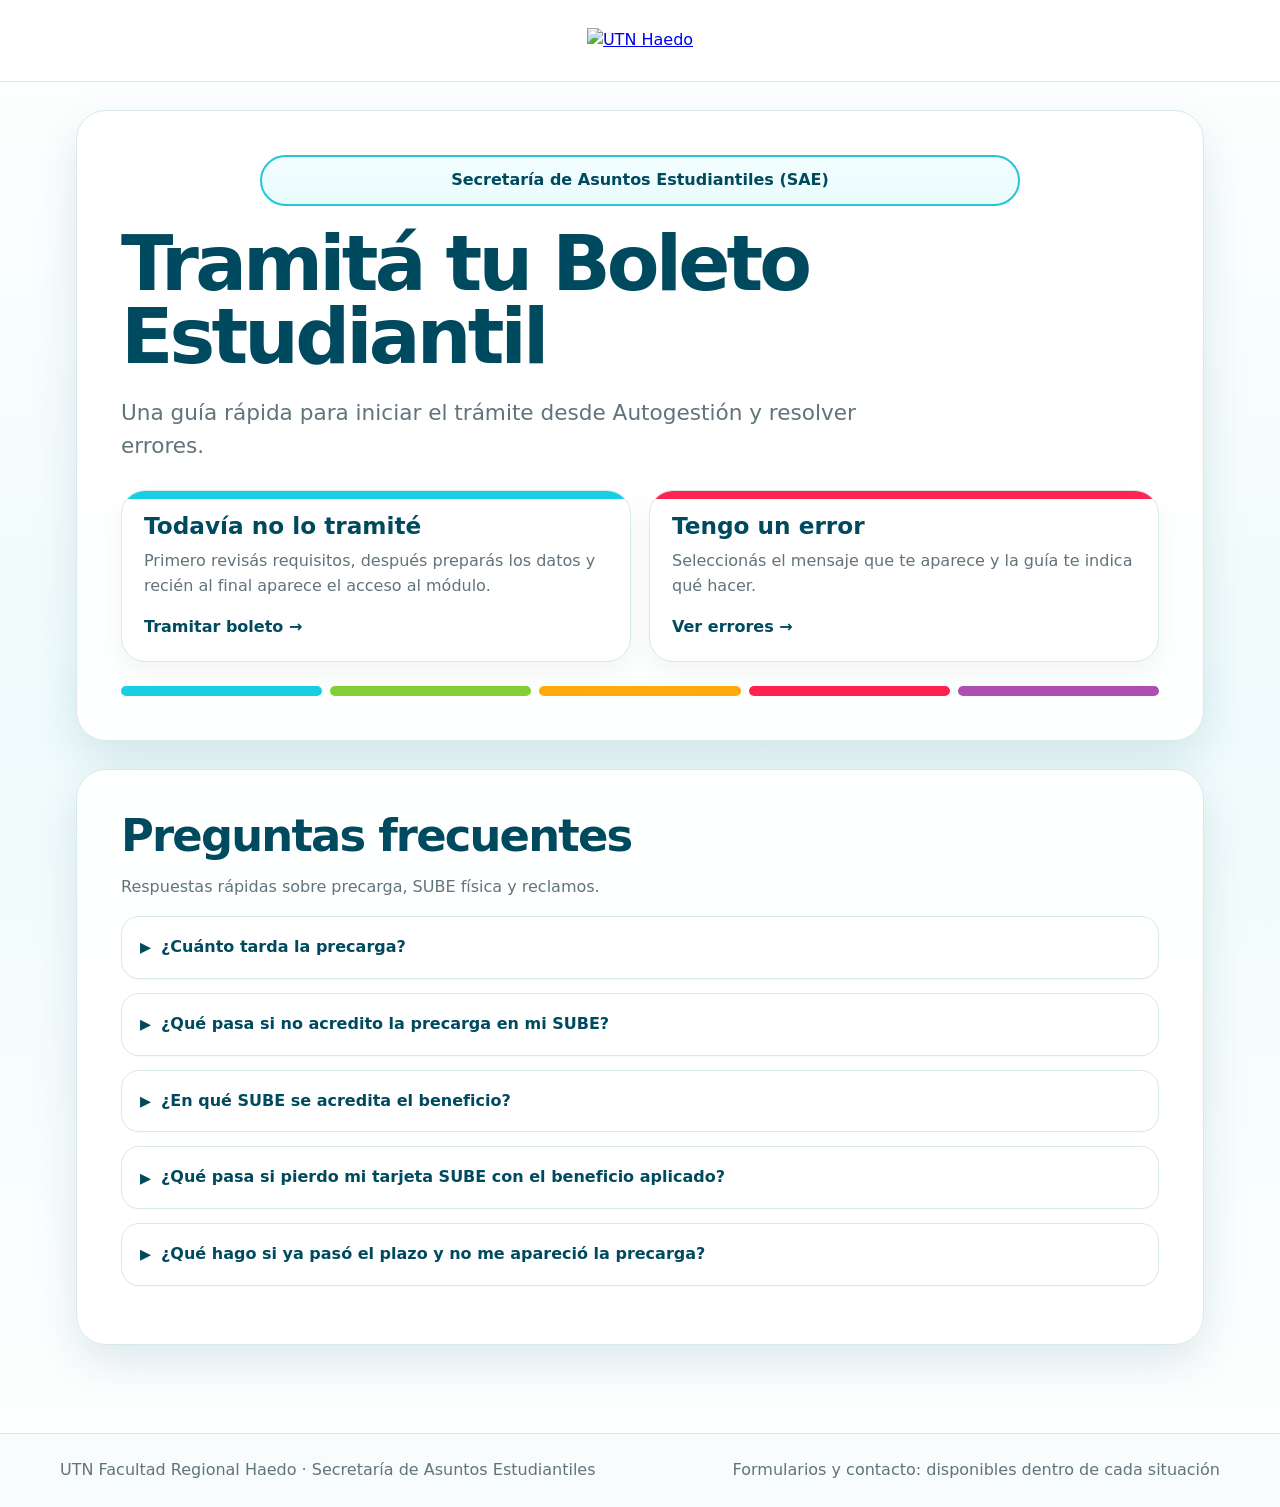
==== commit 9a912623: "Close boleto FAQ items by default" ====
--- a/boleto-estudiantil-final/index.html
+++ b/boleto-estudiantil-final/index.html
@@ -1 +1 @@
-<!doctype html><html lang="es-AR"><head><meta charset="utf-8"><meta name="viewport" content="width=device-width,initial-scale=1"><title>Boleto Estudiantil | UTN FRH</title><style>:root{--azul:#004a5f;--celeste:#16cfe3;--verde:#84ce36;--naranja:#ffab0d;--rojo:#ff2450;--muted:#61737b;--linea:#d9e8eb;--fondo:#effbfc;--sombra:0 18px 45px rgba(0,74,95,.12)}*{box-sizing:border-box}html{scroll-behavior:smooth}body{margin:0;font-family:Inter,system-ui,-apple-system,BlinkMacSystemFont,"Segoe UI",sans-serif;color:#0b2e38;background:linear-gradient(180deg,#fff 0,#effbfc 48%,#fff 100%);line-height:1.55}header{background:#fff;border-bottom:1px solid var(--linea)}.header-inner{max-width:1160px;margin:auto;padding:28px 16px;text-align:center}.brand img{width:330px;max-width:82vw;height:auto}main{max-width:1160px;margin:auto;padding:28px 16px 60px}.card{background:rgba(255,255,255,.96);border:1px solid var(--linea);border-radius:30px;box-shadow:var(--sombra);padding:clamp(22px,4vw,44px);margin-bottom:28px}.kicker{display:block;margin:0 auto 22px;max-width:760px;text-align:center;border:2px solid #23c7d9;background:linear-gradient(180deg,#f3feff,#eafbfc);color:var(--azul);border-radius:999px;padding:11px 18px;font-weight:900}h1{margin:0;color:var(--azul);font-size:clamp(2.2rem,6vw,5rem);line-height:.95;letter-spacing:-.05em}h2{margin:0;color:var(--azul);font-size:clamp(1.8rem,3.5vw,3.2rem);line-height:1;letter-spacing:-.04em}h3{color:var(--azul)}.lead,.muted{color:var(--muted)}.lead{font-size:clamp(1.05rem,2vw,1.35rem);max-width:780px;margin:22px 0 28px}.grid2{display:grid;grid-template-columns:1fr 1fr;gap:18px}.choice{appearance:none;background:#fff;border:1px solid var(--linea);border-radius:24px;padding:22px;text-align:left;cursor:pointer;font:inherit;box-shadow:0 10px 28px rgba(0,0,0,.05);position:relative;overflow:hidden}.choice:before{content:"";position:absolute;left:0;right:0;top:0;height:8px;background:var(--celeste)}.choice.error:before{background:var(--rojo)}.choice strong{display:block;color:var(--azul);font-size:1.45rem;line-height:1.1;margin-bottom:10px}.choice span{display:block;color:var(--muted)}.choice .arrow{margin-top:16px;color:var(--azul);font-weight:900}.motion{display:flex;gap:8px;margin-top:24px}.motion i{height:10px;flex:1;border-radius:999px}.motion i:nth-child(1){background:var(--celeste)}.motion i:nth-child(2){background:var(--verde)}.motion i:nth-child(3){background:var(--naranja)}.motion i:nth-child(4){background:var(--rojo)}.motion i:nth-child(5){background:#ad4fb5}.panel{display:none}.panel.active{display:block}.steps{display:grid;grid-template-columns:250px 1fr;gap:24px;margin-top:22px}.nav{display:grid;gap:10px;align-content:start}.nav button{border:1px solid var(--linea);border-radius:18px;background:white;padding:14px;color:var(--muted);font-weight:800;text-align:left;cursor:pointer}.nav button.active{background:#efffff;border-color:var(--celeste);color:var(--azul)}.nav button.locked{opacity:.55;cursor:not-allowed}.step{display:none}.step.active{display:block}.requirements{display:grid;grid-template-columns:repeat(2,1fr);gap:14px}.req{border:1px solid var(--linea);background:#fbfeff;border-radius:18px;padding:15px}.req strong{display:block;color:var(--azul)}.callout{border-radius:22px;padding:16px 18px;margin:18px 0;border:1px solid transparent}.info{background:#eafbfe;border-color:#bfeff5;border-left:8px solid var(--celeste)}.warn{background:#fff4d8;border-color:#ffe0a1;border-left:8px solid var(--naranja)}.ok{background:#effbea;border-color:#d4f2c9;border-left:8px solid var(--verde)}.danger{background:#fff0f4;border-color:#ffcbd6;border-left:8px solid var(--rojo)}.checklist{display:grid;gap:10px}.checkitem{display:flex;gap:12px;border:1px solid var(--linea);border-radius:18px;padding:14px;background:#fff}.checkitem input{width:18px;height:18px;accent-color:var(--azul);margin-top:5px}.checkitem strong{color:var(--azul)}.checkitem span{display:block;color:var(--muted)}.progress{font-weight:900;color:var(--muted);margin-top:12px}.btnrow{display:flex;flex-wrap:wrap;gap:12px;margin-top:20px}.btn{border:0;border-radius:16px;padding:14px 18px;min-height:50px;text-decoration:none;display:inline-flex;justify-content:center;align-items:center;font-weight:900;cursor:pointer;font-size:1rem}.primary{background:var(--azul);color:#fff}.secondary{background:#fff;color:var(--azul);border:1px solid var(--linea)}.btn:disabled{opacity:.45;pointer-events:none}.shot{border:1px solid var(--linea);border-radius:18px;background:#fff;padding:10px;margin:14px auto 18px;max-width:820px}.shot img{width:100%;display:block;border-radius:12px;border:1px solid #e6e6e6;background:#fff}.caption{font-size:.9rem;color:var(--muted);margin-top:8px;text-align:center}.faq h2{margin-bottom:6px}.faq-item{background:#fff;border:1px solid var(--linea);border-radius:18px;padding:0 18px;margin:14px 0;box-shadow:0 1px 0 rgba(0,0,0,.02)}.faq-item summary{cursor:pointer;list-style:none;font-weight:800;color:var(--azul);padding:18px 0;display:flex;align-items:center;gap:10px}.faq-item summary::-webkit-details-marker{display:none}.faq-item summary:before{content:"▶";font-size:.9rem;transition:transform .2s ease}.faq-item[open] summary:before{transform:rotate(90deg)}.faq-answer{padding:0 0 18px;color:var(--muted);line-height:1.65}.faq-answer p{margin:0 0 12px}.case-layout{display:grid;grid-template-columns:330px 1fr;gap:24px;margin-top:22px}.case-list{display:grid;gap:10px}.case-card{border:1px solid var(--linea);background:#fff;border-radius:18px;padding:15px;text-align:left;cursor:pointer;font:inherit}.case-card.active,.case-card:hover{background:#efffff;border-color:var(--celeste)}.case-card strong{display:block;color:var(--azul);line-height:1.15}.case-card span{display:block;color:var(--muted);font-size:.9rem;margin-top:5px}.case-filter{width:100%;border:1px solid var(--linea);border-radius:16px;padding:14px;font:inherit;margin-bottom:12px}.result{min-height:520px;border:1px solid var(--linea);border-radius:28px;background:#fff;overflow:hidden;box-shadow:0 16px 35px rgba(0,74,95,.08)}.placeholder{min-height:520px;display:grid;place-items:center;text-align:center;color:var(--muted);padding:30px}.placeholder b{display:block;color:var(--azul);font-size:1.4rem}.reshead{background:var(--azul);color:#fff;padding:28px}.resk{text-transform:uppercase;letter-spacing:.1em;font-size:.78rem;opacity:.75;font-weight:900}.rest{font-size:clamp(1.7rem,3vw,2.7rem);line-height:1;font-weight:900;margin:8px 0}.ress{margin:0;color:rgba(255,255,255,.86)}.resbody{padding:26px}.resbody h3{color:var(--azul);margin:22px 0 8px}.resbody li{margin:7px 0}.mail-card{margin-top:18px;border:1px solid var(--linea);border-radius:20px;padding:16px;background:#fbfeff}.mail-field{border:1px solid var(--linea);border-radius:14px;padding:12px;margin:10px 0;background:#fff}.mail-field strong{display:block;color:var(--azul)}.mail-message{white-space:pre-line}.hidden{display:none!important}footer{border-top:1px solid var(--linea);background:#f8fcfd;color:var(--muted);padding:24px 16px}.footer-inner{max-width:1160px;margin:auto;display:flex;gap:12px;justify-content:space-between;flex-wrap:wrap}@media(max-width:900px){.grid2,.steps,.case-layout,.requirements{grid-template-columns:1fr}.btnrow{display:grid}.btn{width:100%}}@media(max-width:640px){.header-inner{padding:26px 14px}.brand img{width:270px}.card{border-radius:24px;padding:22px 16px}.choice strong{font-size:1.35rem}.resbody,.reshead{padding:22px 18px}}</style></head><body><header><div class="header-inner"><a class="brand" href="#inicio"><img src="https://upload.wikimedia.org/wikipedia/commons/6/63/UTN-Haedo-Logo-bajada_RGB.png" alt="UTN Haedo"></a></div></header><main id="inicio"><section class="card"><div class="kicker">Secretaría de Asuntos Estudiantiles (SAE)</div><h1>Tramitá tu Boleto Estudiantil</h1><p class="lead">Una guía rápida para iniciar el trámite desde Autogestión y resolver errores.</p><div class="grid2"><button class="choice" data-open="tramite"><strong>Todavía no lo tramité</strong><span>Primero revisás requisitos, después preparás los datos y recién al final aparece el acceso al módulo.</span><span class="arrow">Tramitar boleto →</span></button><button class="choice error" data-open="errores"><strong>Tengo un error</strong><span>Seleccionás el mensaje que te aparece y la guía te indica qué hacer.</span><span class="arrow">Ver errores →</span></button></div><div class="motion"><i></i><i></i><i></i><i></i><i></i></div></section><section class="card faq"><h2>Preguntas frecuentes</h2><p class="muted">Respuestas rápidas sobre precarga, SUBE física y reclamos.</p><details class="faq-item" open><summary>¿Cuánto tarda la precarga?</summary><div class="faq-answer"><p>La precarga <strong>no se acredita en el momento</strong>. Depende de la fecha en que completaste el formulario y del <strong>corte administrativo mensual</strong> del beneficio.</p><p><strong>En general:</strong> si completaste el trámite antes del corte, habitualmente alrededor del día 16/17, la precarga suele empezar a aparecer después del 16/17 del <strong>mes siguiente</strong>. Si lo completaste después de ese corte, normalmente pasa para el mes posterior.</p><p><strong>Ejemplo:</strong> si lo hiciste antes del 17 de abril, lo esperable es cobrar después del 17 de mayo. Si lo hiciste después del 17 de abril, lo esperable es cobrar después del 17 de junio.</p><p>No siempre impacta el mismo día para todas las personas: puede demorar algunos días hábiles más. Cuando aparezca disponible, tenés que <strong>acreditarla en tu SUBE física</strong>.</p></div></details><details class="faq-item" open><summary>¿Qué pasa si no acredito la precarga en mi SUBE?</summary><div class="faq-answer"><p>La precarga <strong>no se aplica sola</strong>: aunque el Ministerio la haya otorgado, queda pendiente hasta que la acreditás en tu <strong>SUBE física</strong>.</p><p>No conviene dejar precargas pendientes. Si se juntan <strong>dos precargas disponibles sin acreditar</strong>, el sistema puede interpretar que no estás usando el beneficio y suspenderlo momentáneamente.</p><p>También puede pasar que se acumulen sobrantes de meses anteriores. Por ejemplo, si el Ministerio otorgó más saldo del que la SUBE te deja acreditar de una sola vez, puede quedar una parte pendiente para más adelante.</p><p>Por eso algunas personas tuvieron saldos acumulados que se habilitaron en <strong>enero o febrero</strong>. Aunque en esos meses no haya una nueva precarga por no haber clases, podían tener saldo anterior pendiente para acreditar. Si no lo acreditaron, el sistema pudo tomarlo como dos precargas sin usar y suspender momentáneamente el beneficio.</p><p>Para resolverlo, entrá directamente al caso <strong>“Trámite finalizado / beneficio otorgado”</strong>, donde vas a encontrar el formulario del Ministerio y una explicación más completa.</p><p><a class="btn secondary" href="#errores-otorgado">Ir al caso “Trámite finalizado / beneficio otorgado”</a></p></div></details><details class="faq-item"><summary>¿En qué SUBE se acredita el beneficio?</summary><div class="faq-answer"><p>El beneficio se acredita <strong>únicamente en la SUBE física</strong> registrada y asociada al trámite.</p><p>Si usás la app SUBE, revisá que la <strong>SUBE física</strong> sea la tarjeta seleccionada o predeterminada. Si quedó seleccionada la SUBE Digital, la acreditación no se va a realizar correctamente.</p><p>La precarga se puede acreditar en Terminal Automática SUBE, app SUBE con NFC o Carga a Bordo en colectivos habilitados.</p></div></details><details class="faq-item"><summary>¿Qué pasa si pierdo mi tarjeta SUBE con el beneficio aplicado?</summary><div class="faq-answer"><p>Si perdiste tu SUBE registrada y asociada al <strong>Boleto Estudiantil Nivel Universitario</strong>, tenés que ingresar a tu cuenta en <a href="https://www.argentina.gob.ar/sube" target="_blank" rel="noopener">argentina.gob.ar/sube</a>, con tu DNI y clave SUBE, o hacerlo desde la <strong>App SUBE</strong>.</p><p>Desde ahí tenés que solicitar la <strong>baja de la tarjeta perdida</strong>. Luego recibirás un correo electrónico con la confirmación de la baja, información sobre el saldo que pudiera haber quedado en esa tarjeta y cómo recuperarlo.</p><p>En la misma cuenta también vas a poder <strong>asociar tu nueva tarjeta SUBE</strong>.</p></div></details><details class="faq-item"><summary>¿Qué hago si ya pasó el plazo y no me apareció la precarga?</summary><div class="faq-answer"><p>Primero verificá si ya pasó el tiempo esperable: las precargas suelen empezar a aparecer después del <strong>16/17 de cada mes</strong>, en días hábiles, y pueden demorar algunos días más.</p><p>Si tu trámite figura como <strong>“Trámite finalizado / beneficio otorgado”</strong> y ya pasó ese plazo sin que aparezca la precarga, entrá en la parte de <strong>errores</strong> de esta página y elegí esa opción.</p><p>Ahí vas a encontrar el formulario del Ministerio de Transporte. En el reclamo tenés que seleccionar <strong>“No recibí mi precarga”</strong>.</p></div></details></section><section id="tramite" class="panel card"><h2>Tramitar por primera vez</h2><p class="muted">Seguí los pasos en orden. Podés volver a pasos anteriores para revisar requisitos o datos.</p><div class="steps"><div class="nav"><button type="button" id="nav1" class="active" data-go-step="1"><strong>1 Requisitos</strong><br>Revisá si corresponde.</button><button type="button" id="nav2" data-go-step="2"><strong>2 Datos y advertencia</strong><br>DNI, CUIL, SUBE física y datos familiares.</button><button type="button" id="nav3" class="locked" data-go-step="3"><strong>3 Ingreso al módulo</strong><br>Acceso directo al formulario.</button></div><div><article id="step1" class="step active"><h3>Antes de iniciar</h3><div class="requirements"><div class="req"><strong>Residencia</strong><span>Tenés que vivir en Provincia de Buenos Aires y a más de 2.000 metros de la Facultad. Si vivís en CABA, no corresponde este boleto provincial.</span></div><div class="req"><strong>SUBE física</strong><span>Necesitás tener una tarjeta SUBE física registrada. Para universitarios/terciarios de Provincia, el beneficio se acredita en la SUBE física.</span></div><div class="req"><strong>Materias aprobadas</strong><span>Se exige cumplir el requisito académico informado por el sistema. En general: 3 materias aprobadas el ciclo anterior y actividad académica reciente.</span></div><div class="req"><strong>Sin otro beneficio igual</strong><span>No podés tener activo otro subsidio de transporte con el mismo fin.</span></div><div class="req"><strong>Ingresantes</strong><span>Para ingresantes, se requiere secundario completo sin materias pendientes.</span></div><div class="req"><strong>Sin título previo</strong><span>No corresponde si ya tenés título universitario o terciario.</span></div></div><div class="btnrow"><button class="btn primary" type="button" data-next-step="2">Leí los requisitos y cumplo</button><button class="btn secondary" type="button" id="notSureBtn">No estoy seguro / no cumplo</button></div><div id="notSureMsg" class="callout warn hidden">Si no estás seguro de cumplir los requisitos, revisá tu situación académica antes de iniciar. Si no cumplís, el beneficio puede no ser otorgado aunque completes el formulario.</div></article><article id="step2" class="step"><h3>Antes de entrar a Autogestión</h3><div class="callout danger">No ingreses al apartado <strong>Boleto Estudiantil</strong> dentro de Autogestión sin tener todos los datos necesarios a mano. En cuanto hacés clic en <strong>Boleto Estudiantil</strong>, comienza a correr un tiempo aproximado de <strong>20 minutos</strong>. Si ese tiempo se termina, el formulario se cierra y no vas a poder volver a abrirlo hasta que te reiniciemos la cuenta.</div><p class="muted">Marcá que ya tenés preparada esta información. Cuando completes la lista, se habilita el siguiente paso.</p><div class="checklist" id="prepChecklist"><label class="checkitem"><input type="checkbox"><div><strong>DNI propio</strong><span>Documento personal para completar datos.</span></div></label><label class="checkitem"><input type="checkbox"><div><strong>CUIL propio</strong><span>Tenelo a mano para evitar errores de carga.</span></div></label><label class="checkitem"><input type="checkbox"><div><strong>SUBE física registrada</strong><span>Usá la tarjeta física que corresponde al beneficio.</span></div></label><label class="checkitem"><input type="checkbox"><div><strong>DNI y CUIL de madre/padre/tutor</strong><span>El formulario puede pedir datos familiares; preparalos antes de ingresar.</span></div></label></div><div class="progress" id="checkProgress">Faltan datos por confirmar.</div><div class="btnrow"><button class="btn secondary" type="button" data-next-step="1">Volver a requisitos</button><button class="btn primary" type="button" id="toStep3" data-next-step="3" disabled>Ya tengo todo preparado</button></div></article><article id="step3" class="step"><h3>Ahora sí: ingresá al acceso directo</h3><p class="muted">Ingresá con tu legajo y contraseña habitual de Autogestión/SYSACAD, completá el formulario en el momento y revisá bien CUIL, SUBE, carrera y legajo antes de enviarlo.</p><div class="callout ok"><strong>Recordatorio:</strong> si cursás dos carreras o tenés más de un legajo, asegurate de usar el legajo/carrera donde cumplís los requisitos académicos.</div><div class="callout info"><strong>Importante:</strong> este botón es un acceso directo al apartado de <strong>Boleto Estudiantil</strong>. Podés ingresar sin pasar por la fila virtual de Autogestión.</div><div class="callout warn"><strong>Si al ingresar te aparece “El trámite caducó”:</strong> refrescá o actualizá la página hasta que vuelva a cargar correctamente.</div><div class="shot"><img src="[data-uri]" alt="Ejemplo del mensaje El trámite caducó"><div class="caption">Ejemplo de pantalla de <strong>“El trámite caducó”</strong>.</div></div><div class="btnrow"><button class="btn secondary" type="button" data-next-step="2">← Volver a datos y advertencia</button><a class="btn primary" href="https://boletoestudiantil.frh.utn.edu.ar/" target="_blank" rel="noopener">Ingresar al apartado Boleto Estudiantil</a><button class="btn secondary" type="button" data-open="errores">Ya ingresé y tuve un error</button></div><div class="callout ok"><strong>Si al finalizar te aparece “Trámite finalizado / beneficio otorgado”:</strong> el beneficio ya está aprobado, pero la precarga no se acredita automáticamente en el momento.<br><br>Por ejemplo: si completás el formulario antes del 17 de abril, cobrás el beneficio después del 17 de mayo. Si lo completás después del 17 de abril, cobrás el beneficio después del 17 de junio. Las precargas empiezan a acreditarse a partir del 16/17 de cada mes, en días hábiles. No siempre se acreditan el mismo día para todas las personas y pueden demorar algunos días más.<br><br>Cuando la precarga esté disponible, tenés que acreditarla en tu SUBE física. Podés hacerlo en una <strong>Terminal Automática SUBE</strong>, desde la <strong>app SUBE</strong> si tu celular tiene NFC, o con <strong>Carga a Bordo</strong> en colectivos habilitados.<br><br>Si ya pasó el plazo correspondiente y todavía no recibiste la precarga, entrá en la parte de <strong>errores</strong>, elegí <strong>“Trámite finalizado / beneficio otorgado”</strong> y completá el formulario del Ministerio usando <strong>“No recibí mi precarga”</strong>.</div></article></div></div></section><section id="errores" class="panel card"><h2>¿Tenés algún error con tu Boleto Estudiantil?</h2><p class="muted">Seleccioná el mensaje o situación que te aparece. La guía te muestra la explicación y los pasos correspondientes.</p><div class="case-layout"><aside><input class="case-filter" id="caseFilter" type="search" placeholder="Buscar: incompleto, caducó, SUBE, credenciales..."><div class="case-list"><button class="case-card" data-case="caducado"><strong>El trámite caducó</strong><span>Se colgó o no cargó la web del Ministerio.</span></button><button class="case-card" data-case="incompleto"><strong>Trámite incompleto / comunicarse con el administrador</strong><span>Se pasó el tiempo o quedó sin finalizar.</span></button><button class="case-card" data-case="otorgado"><strong>Trámite finalizado / beneficio otorgado</strong><span>El trámite está otorgado, pero la carga no es inmediata.</span></button><button class="case-card" data-case="deshabilitado"><strong>Beneficio deshabilitado</strong><span>Puede haber boleto activo o pendiente en otra institución.</span></button><button class="case-card" data-case="credenciales"><strong>Error de credenciales</strong><span>No podés ingresar o validar el acceso.</span></button><button class="case-card" data-case="blanco"><strong>Me aparece todo en blanco</strong><span>La pantalla queda vacía o no carga ningún dato.</span></button><button class="case-card" data-case="noacredita"><strong>Completé el formulario, pero no me acreditaron</strong><span>Revisá tiempos, SUBE física y reclamo.</span></button><button class="case-card" data-case="subedigital"><strong>Tengo SUBE Digital</strong><span>El beneficio se acredita en SUBE física.</span></button><button class="case-card" data-case="doblelegajo"><strong>Curso dos carreras / tengo más de un legajo</strong><span>El sistema puede estar mirando otra carrera.</span></button></div></aside><article class="result" id="result"><div class="placeholder"><div><b>Seleccioná un error</b>Elegí una opción de la lista para ver los pasos a seguir.</div></div></article></div></section></main><footer><div class="footer-inner"><div>UTN Facultad Regional Haedo · Secretaría de Asuntos Estudiantiles</div><div>Formularios y contacto: disponibles dentro de cada situación</div></div></footer><script>const links={reinicio:"https://docs.google.com/forms/d/e/1FAIpQLScRXGzTNJk7bG64u7e_1dvv3Ur3LDaI3EbfNU_jLOD6_iWAXw/viewform",ministerio:"https://denuncias-bes.transporte.gba.gob.ar/denunciasboleto.php",mail:"mailto:asuntos@frh.utn.edu.ar",boleto:"https://boletoestudiantil.frh.utn.edu.ar/",mailtoCred:"mailto:asuntos@frh.utn.edu.ar?subject=Boleto%20Estudiantil%20-%20Error%20de%20credenciales&body=Hola%2C%20al%20intentar%20ingresar%20al%20Boleto%20Estudiantil%20me%20aparece%20un%20error%20de%20credenciales.%0A%0ADatos%3A%0ANombre%20y%20apellido%3A%0ADNI%3A%0ALegajo%3A%0ACarrera%3A%0A%0AAdjunto%20captura%20del%20error.%0A%0AMuchas%20gracias.%0ASaludos.",mailtoBlanco:"mailto:asuntos@frh.utn.edu.ar?subject=Boleto%20Estudiantil%20-%20Pantalla%20en%20blanco&body=Hola%2C%20al%20ingresar%20al%20Boleto%20Estudiantil%20me%20aparece%20la%20pantalla%20en%20blanco%20y%20no%20puedo%20continuar.%0A%0ADatos%3A%0ANombre%20y%20apellido%3A%0ADNI%3A%0ALegajo%3A%0ACarrera%3A%0A%0AAdjunto%20captura%20del%20error.%0A%0AMuchas%20gracias.%0ASaludos."};const panels={tramite:document.getElementById('tramite'),errores:document.getElementById('errores')};document.querySelectorAll('[data-open]').forEach(b=>b.addEventListener('click',e=>{e.preventDefault();let id=b.dataset.open;panels[id].classList.add('active');panels[id].scrollIntoView({behavior:'smooth',block:'start'});}));let prepared=false;function step(n){document.querySelectorAll('.step').forEach(s=>s.classList.remove('active'));document.querySelectorAll('.nav button').forEach(b=>b.classList.remove('active'));document.getElementById('step'+n).classList.add('active');document.getElementById('nav'+n).classList.add('active');document.getElementById('tramite').scrollIntoView({behavior:'smooth',block:'start'});}document.querySelectorAll('[data-next-step]').forEach(b=>b.addEventListener('click',()=>step(b.dataset.nextStep)));document.querySelectorAll('[data-go-step]').forEach(b=>b.addEventListener('click',()=>{let n=b.dataset.goStep;if(n==='3'&&!prepared)return;step(n)}));document.getElementById('notSureBtn').addEventListener('click',()=>document.getElementById('notSureMsg').classList.toggle('hidden'));const checklist=document.getElementById('prepChecklist'),to3=document.getElementById('toStep3'),prog=document.getElementById('checkProgress');function updateChecklist(){let checks=[...checklist.querySelectorAll('input')];let done=checks.filter(c=>c.checked).length;prepared=done===checks.length;to3.disabled=!prepared;document.getElementById('nav3').classList.toggle('locked',!prepared);prog.textContent=prepared?'Listo: ya podés pasar al acceso.':`Confirmaste ${done} de ${checks.length} datos necesarios.`}checklist.addEventListener('change',updateChecklist);updateChecklist();const cases={caducado:{k:'Carga del sistema',t:'El trámite caducó',s:'Suele ser un error de carga de la web del Ministerio.',b:'<h3>Qué hacer</h3><ul><li>Actualizá o refrescá la página.</li><li>Si vuelve a cargar, seguí completando el formulario.</li><li>Si después aparece trámite incompleto, pedí reinicio de cuenta.</li></ul>'},incompleto:{k:'Reinicio de cuenta',t:'Trámite incompleto / comunicarse con el administrador',s:'Suele pasar cuando se venció el tiempo disponible o el formulario quedó sin finalizar.',b:'<h3>Pasos a seguir</h3><ul><li>Completá el formulario de reinicio de cuenta de UTN FRH.</li><li>Después mandá mail a <strong>asuntos@frh.utn.edu.ar</strong> avisando que solicitaste el reinicio.</li></ul><div class="btnrow"><a class="btn primary" target="_blank" href="'+links.reinicio+'">Completar formulario de reinicio</a><a class="btn secondary" href="mailto:asuntos@frh.utn.edu.ar?subject=Reinicio%20de%20Boleto%20Estudiantil&body=Hola%2C%20complet%C3%A9%20el%20formulario%20para%20reinicio%20de%20cuenta.%0ANecesito%20que%20me%20reinicien%20el%20acceso.%0AEspero%20respuesta.%0AMuchas%20gracias.%0ASaludos.">Enviar mail</a></div>'},otorgado:{k:'Beneficio otorgado',t:'Trámite finalizado / beneficio otorgado',s:'El beneficio está aprobado, pero la precarga no se acredita automáticamente en el momento.',b:'<h3>Qué significa</h3><ul><li>El trámite ya está aprobado, pero la precarga no aparece en el momento.</li><li>Si lo hiciste antes del corte, suele aparecer después del 16/17 del mes siguiente. Si lo hiciste después, normalmente pasa para el mes posterior.</li><li>Las precargas no siempre se acreditan el mismo día para todos.</li></ul><h3>Precargas acumuladas</h3><ul><li>Puede quedar saldo acumulado porque el monto otorgado por el Ministerio puede ser mayor al límite que la SUBE permite acreditar de una sola vez.</li><li>Si esas precargas quedan disponibles y no las acreditás, el sistema puede interpretar que no usás el beneficio y suspenderlo temporalmente.</li><li>Para reclamar, completá el formulario del Ministerio con la opción <strong>No recibí mi precarga</strong>.</li></ul><div class="btnrow"><a class="btn secondary" target="_blank" href="'+links.ministerio+'">Reclamo en Ministerio</a></div>'},deshabilitado:{k:'Beneficio previo',t:'La persona tiene un beneficio, pero deshabilitado',s:'Puede ocurrir si el boleto quedó asociado a otra facultad, universidad o institución.',b:'<h3>Pasos a seguir</h3><ul><li>Solicitá la baja del beneficio en tu facultad, universidad o institución anterior.</li><li>Esperá el comprobante o confirmación.</li><li>La baja puede demorar algunos días en impactar.</li><li>Después completá el formulario del Ministerio con la opción <strong>Cambio de universidad</strong> e indicá la facultad de origen.</li><li>Luego contactate con SAE a <strong>asuntos@frh.utn.edu.ar</strong>.</li></ul><div class="btnrow"><a class="btn secondary" target="_blank" href="'+links.ministerio+'">Formulario Ministerio</a><a class="btn secondary" href="'+links.mail+'">Enviar mail</a></div>'},credenciales:{k:'Acceso',t:'Error de credenciales',s:'El sistema no permite validar el acceso o aparece un error al ingresar.',b:'<h3>Qué hacer</h3><ul><li>Enviá un mail a <strong>asuntos@frh.utn.edu.ar</strong>.</li><li>Incluí nombre, apellido, DNI, legajo, carrera y una captura del error.</li></ul><div class="btnrow"><a class="btn secondary" href="'+links.mailtoCred+'">Enviar mail</a></div>'},blanco:{k:'Carga del sistema',t:'Me aparece todo en blanco',s:'La pantalla queda vacía o no carga ningún dato para continuar.',b:'<h3>Qué hacer</h3><ul><li>Enviá un mail a <strong>asuntos@frh.utn.edu.ar</strong>.</li><li>Indicá que al ingresar al Boleto Estudiantil te aparece la pantalla en blanco.</li><li>Incluí nombre, apellido, DNI, legajo, carrera y una captura del error si podés.</li></ul><div class="btnrow"><a class="btn secondary" href="'+links.mailtoBlanco+'">Enviar mail</a></div>'},noacredita:{k:'Acreditación',t:'Completé el formulario, pero no me acreditaron',s:'Primero revisá tiempos de procesamiento y que la SUBE física sea la correcta.',b:'<h3>Revisá primero</h3><ul><li>Que haya pasado el plazo de procesamiento correspondiente.</li><li>Que estés usando la SUBE física correcta.</li><li>Que la SUBE Digital no haya quedado como tarjeta predeterminada.</li><li>Que hayas acreditado la precarga en Terminal Automática SUBE, app SUBE con NFC o Carga a Bordo.</li></ul><p>Si continúa, corresponde reclamar ante el Ministerio usando <strong>No recibí mi precarga</strong>.</p><div class="btnrow"><a class="btn secondary" target="_blank" href="'+links.ministerio+'">Formulario Ministerio</a></div>'},subedigital:{k:'SUBE',t:'Tengo SUBE Digital',s:'El beneficio universitario/terciario de Provincia funciona con SUBE física.',b:'<h3>Qué revisar</h3><ul><li>Revisá en la app SUBE que tu tarjeta física sea la tarjeta correspondiente.</li><li>Si la SUBE Digital quedó como predeterminada, la acreditación no se va a realizar correctamente.</li><li>Usá la SUBE física registrada para acreditar la precarga.</li></ul>'},doblelegajo:{k:'Legajo / carrera',t:'Curso dos carreras / tengo más de un legajo',s:'Puede pasar que el sistema revise una carrera distinta a aquella donde tenés las materias aprobadas.',b:'<h3>Qué revisar</h3><ul><li>Qué legajo/carrera estás usando para ingresar.</li><li>En qué carrera figuran las materias aprobadas del ciclo lectivo anterior.</li><li>Si cumplís el requisito académico en una carrera pero ingresaste con otra, puede no reconocerse automáticamente.</li><li>Si no podés resolverlo, consultá por mail a SAE con captura y datos completos.</li></ul><div class="btnrow"><a class="btn secondary" href="'+links.mail+'">Enviar mail</a></div>'}};const result=document.getElementById('result');function openCase(key){let c=cases[key];if(!c)return;document.querySelectorAll('.case-card').forEach(b=>b.classList.toggle('active',b.dataset.case===key));result.innerHTML='<div class="reshead"><div class="resk">'+c.k+'</div><div class="rest">'+c.t+'</div><p class="ress">'+c.s+'</p></div><div class="resbody">'+c.b+'</div>';result.scrollIntoView({behavior:'smooth',block:'nearest'});}document.querySelectorAll('.case-card').forEach(b=>b.addEventListener('click',()=>openCase(b.dataset.case)));document.getElementById('caseFilter').addEventListener('input',e=>{let q=e.target.value.toLowerCase().normalize('NFD').replace(/[\u0300-\u036f]/g,'');document.querySelectorAll('.case-card').forEach(b=>{let t=b.textContent.toLowerCase().normalize('NFD').replace(/[\u0300-\u036f]/g,'');b.classList.toggle('hidden',q&&!t.includes(q));});});document.querySelectorAll('a[href="#errores-otorgado"]').forEach(function(link){link.addEventListener('click',function(e){e.preventDefault();if(panels&&panels.errores){panels.errores.classList.add('active');panels.errores.scrollIntoView({behavior:'smooth',block:'start'});}if(typeof openCase==='function')openCase('otorgado');});});</script></body></html>+<!doctype html><html lang="es-AR"><head><meta charset="utf-8"><meta name="viewport" content="width=device-width,initial-scale=1"><title>Boleto Estudiantil | UTN FRH</title><style>:root{--azul:#004a5f;--celeste:#16cfe3;--verde:#84ce36;--naranja:#ffab0d;--rojo:#ff2450;--muted:#61737b;--linea:#d9e8eb;--fondo:#effbfc;--sombra:0 18px 45px rgba(0,74,95,.12)}*{box-sizing:border-box}html{scroll-behavior:smooth}body{margin:0;font-family:Inter,system-ui,-apple-system,BlinkMacSystemFont,"Segoe UI",sans-serif;color:#0b2e38;background:linear-gradient(180deg,#fff 0,#effbfc 48%,#fff 100%);line-height:1.55}header{background:#fff;border-bottom:1px solid var(--linea)}.header-inner{max-width:1160px;margin:auto;padding:28px 16px;text-align:center}.brand img{width:330px;max-width:82vw;height:auto}main{max-width:1160px;margin:auto;padding:28px 16px 60px}.card{background:rgba(255,255,255,.96);border:1px solid var(--linea);border-radius:30px;box-shadow:var(--sombra);padding:clamp(22px,4vw,44px);margin-bottom:28px}.kicker{display:block;margin:0 auto 22px;max-width:760px;text-align:center;border:2px solid #23c7d9;background:linear-gradient(180deg,#f3feff,#eafbfc);color:var(--azul);border-radius:999px;padding:11px 18px;font-weight:900}h1{margin:0;color:var(--azul);font-size:clamp(2.2rem,6vw,5rem);line-height:.95;letter-spacing:-.05em}h2{margin:0;color:var(--azul);font-size:clamp(1.8rem,3.5vw,3.2rem);line-height:1;letter-spacing:-.04em}h3{color:var(--azul)}.lead,.muted{color:var(--muted)}.lead{font-size:clamp(1.05rem,2vw,1.35rem);max-width:780px;margin:22px 0 28px}.grid2{display:grid;grid-template-columns:1fr 1fr;gap:18px}.choice{appearance:none;background:#fff;border:1px solid var(--linea);border-radius:24px;padding:22px;text-align:left;cursor:pointer;font:inherit;box-shadow:0 10px 28px rgba(0,0,0,.05);position:relative;overflow:hidden}.choice:before{content:"";position:absolute;left:0;right:0;top:0;height:8px;background:var(--celeste)}.choice.error:before{background:var(--rojo)}.choice strong{display:block;color:var(--azul);font-size:1.45rem;line-height:1.1;margin-bottom:10px}.choice span{display:block;color:var(--muted)}.choice .arrow{margin-top:16px;color:var(--azul);font-weight:900}.motion{display:flex;gap:8px;margin-top:24px}.motion i{height:10px;flex:1;border-radius:999px}.motion i:nth-child(1){background:var(--celeste)}.motion i:nth-child(2){background:var(--verde)}.motion i:nth-child(3){background:var(--naranja)}.motion i:nth-child(4){background:var(--rojo)}.motion i:nth-child(5){background:#ad4fb5}.panel{display:none}.panel.active{display:block}.steps{display:grid;grid-template-columns:250px 1fr;gap:24px;margin-top:22px}.nav{display:grid;gap:10px;align-content:start}.nav button{border:1px solid var(--linea);border-radius:18px;background:white;padding:14px;color:var(--muted);font-weight:800;text-align:left;cursor:pointer}.nav button.active{background:#efffff;border-color:var(--celeste);color:var(--azul)}.nav button.locked{opacity:.55;cursor:not-allowed}.step{display:none}.step.active{display:block}.requirements{display:grid;grid-template-columns:repeat(2,1fr);gap:14px}.req{border:1px solid var(--linea);background:#fbfeff;border-radius:18px;padding:15px}.req strong{display:block;color:var(--azul)}.callout{border-radius:22px;padding:16px 18px;margin:18px 0;border:1px solid transparent}.info{background:#eafbfe;border-color:#bfeff5;border-left:8px solid var(--celeste)}.warn{background:#fff4d8;border-color:#ffe0a1;border-left:8px solid var(--naranja)}.ok{background:#effbea;border-color:#d4f2c9;border-left:8px solid var(--verde)}.danger{background:#fff0f4;border-color:#ffcbd6;border-left:8px solid var(--rojo)}.checklist{display:grid;gap:10px}.checkitem{display:flex;gap:12px;border:1px solid var(--linea);border-radius:18px;padding:14px;background:#fff}.checkitem input{width:18px;height:18px;accent-color:var(--azul);margin-top:5px}.checkitem strong{color:var(--azul)}.checkitem span{display:block;color:var(--muted)}.progress{font-weight:900;color:var(--muted);margin-top:12px}.btnrow{display:flex;flex-wrap:wrap;gap:12px;margin-top:20px}.btn{border:0;border-radius:16px;padding:14px 18px;min-height:50px;text-decoration:none;display:inline-flex;justify-content:center;align-items:center;font-weight:900;cursor:pointer;font-size:1rem}.primary{background:var(--azul);color:#fff}.secondary{background:#fff;color:var(--azul);border:1px solid var(--linea)}.btn:disabled{opacity:.45;pointer-events:none}.shot{border:1px solid var(--linea);border-radius:18px;background:#fff;padding:10px;margin:14px auto 18px;max-width:820px}.shot img{width:100%;display:block;border-radius:12px;border:1px solid #e6e6e6;background:#fff}.caption{font-size:.9rem;color:var(--muted);margin-top:8px;text-align:center}.faq h2{margin-bottom:6px}.faq-item{background:#fff;border:1px solid var(--linea);border-radius:18px;padding:0 18px;margin:14px 0;box-shadow:0 1px 0 rgba(0,0,0,.02)}.faq-item summary{cursor:pointer;list-style:none;font-weight:800;color:var(--azul);padding:18px 0;display:flex;align-items:center;gap:10px}.faq-item summary::-webkit-details-marker{display:none}.faq-item summary:before{content:"▶";font-size:.9rem;transition:transform .2s ease}.faq-item[open] summary:before{transform:rotate(90deg)}.faq-answer{padding:0 0 18px;color:var(--muted);line-height:1.65}.faq-answer p{margin:0 0 12px}.case-layout{display:grid;grid-template-columns:330px 1fr;gap:24px;margin-top:22px}.case-list{display:grid;gap:10px}.case-card{border:1px solid var(--linea);background:#fff;border-radius:18px;padding:15px;text-align:left;cursor:pointer;font:inherit}.case-card.active,.case-card:hover{background:#efffff;border-color:var(--celeste)}.case-card strong{display:block;color:var(--azul);line-height:1.15}.case-card span{display:block;color:var(--muted);font-size:.9rem;margin-top:5px}.case-filter{width:100%;border:1px solid var(--linea);border-radius:16px;padding:14px;font:inherit;margin-bottom:12px}.result{min-height:520px;border:1px solid var(--linea);border-radius:28px;background:#fff;overflow:hidden;box-shadow:0 16px 35px rgba(0,74,95,.08)}.placeholder{min-height:520px;display:grid;place-items:center;text-align:center;color:var(--muted);padding:30px}.placeholder b{display:block;color:var(--azul);font-size:1.4rem}.reshead{background:var(--azul);color:#fff;padding:28px}.resk{text-transform:uppercase;letter-spacing:.1em;font-size:.78rem;opacity:.75;font-weight:900}.rest{font-size:clamp(1.7rem,3vw,2.7rem);line-height:1;font-weight:900;margin:8px 0}.ress{margin:0;color:rgba(255,255,255,.86)}.resbody{padding:26px}.resbody h3{color:var(--azul);margin:22px 0 8px}.resbody li{margin:7px 0}.mail-card{margin-top:18px;border:1px solid var(--linea);border-radius:20px;padding:16px;background:#fbfeff}.mail-field{border:1px solid var(--linea);border-radius:14px;padding:12px;margin:10px 0;background:#fff}.mail-field strong{display:block;color:var(--azul)}.mail-message{white-space:pre-line}.hidden{display:none!important}footer{border-top:1px solid var(--linea);background:#f8fcfd;color:var(--muted);padding:24px 16px}.footer-inner{max-width:1160px;margin:auto;display:flex;gap:12px;justify-content:space-between;flex-wrap:wrap}@media(max-width:900px){.grid2,.steps,.case-layout,.requirements{grid-template-columns:1fr}.btnrow{display:grid}.btn{width:100%}}@media(max-width:640px){.header-inner{padding:26px 14px}.brand img{width:270px}.card{border-radius:24px;padding:22px 16px}.choice strong{font-size:1.35rem}.resbody,.reshead{padding:22px 18px}}</style></head><body><header><div class="header-inner"><a class="brand" href="#inicio"><img src="https://upload.wikimedia.org/wikipedia/commons/6/63/UTN-Haedo-Logo-bajada_RGB.png" alt="UTN Haedo"></a></div></header><main id="inicio"><section class="card"><div class="kicker">Secretaría de Asuntos Estudiantiles (SAE)</div><h1>Tramitá tu Boleto Estudiantil</h1><p class="lead">Una guía rápida para iniciar el trámite desde Autogestión y resolver errores.</p><div class="grid2"><button class="choice" data-open="tramite"><strong>Todavía no lo tramité</strong><span>Primero revisás requisitos, después preparás los datos y recién al final aparece el acceso al módulo.</span><span class="arrow">Tramitar boleto →</span></button><button class="choice error" data-open="errores"><strong>Tengo un error</strong><span>Seleccionás el mensaje que te aparece y la guía te indica qué hacer.</span><span class="arrow">Ver errores →</span></button></div><div class="motion"><i></i><i></i><i></i><i></i><i></i></div></section><section class="card faq"><h2>Preguntas frecuentes</h2><p class="muted">Respuestas rápidas sobre precarga, SUBE física y reclamos.</p><details class="faq-item"><summary>¿Cuánto tarda la precarga?</summary><div class="faq-answer"><p>La precarga <strong>no se acredita en el momento</strong>. Depende de la fecha en que completaste el formulario y del <strong>corte administrativo mensual</strong> del beneficio.</p><p><strong>En general:</strong> si completaste el trámite antes del corte, habitualmente alrededor del día 16/17, la precarga suele empezar a aparecer después del 16/17 del <strong>mes siguiente</strong>. Si lo completaste después de ese corte, normalmente pasa para el mes posterior.</p><p><strong>Ejemplo:</strong> si lo hiciste antes del 17 de abril, lo esperable es cobrar después del 17 de mayo. Si lo hiciste después del 17 de abril, lo esperable es cobrar después del 17 de junio.</p><p>No siempre impacta el mismo día para todas las personas: puede demorar algunos días hábiles más. Cuando aparezca disponible, tenés que <strong>acreditarla en tu SUBE física</strong>.</p></div></details><details class="faq-item"><summary>¿Qué pasa si no acredito la precarga en mi SUBE?</summary><div class="faq-answer"><p>La precarga <strong>no se aplica sola</strong>: aunque el Ministerio la haya otorgado, queda pendiente hasta que la acreditás en tu <strong>SUBE física</strong>.</p><p>No conviene dejar precargas pendientes. Si se juntan <strong>dos precargas disponibles sin acreditar</strong>, el sistema puede interpretar que no estás usando el beneficio y suspenderlo momentáneamente.</p><p>También puede pasar que se acumulen sobrantes de meses anteriores. Por ejemplo, si el Ministerio otorgó más saldo del que la SUBE te deja acreditar de una sola vez, puede quedar una parte pendiente para más adelante.</p><p>Por eso algunas personas tuvieron saldos acumulados que se habilitaron en <strong>enero o febrero</strong>. Aunque en esos meses no haya una nueva precarga por no haber clases, podían tener saldo anterior pendiente para acreditar. Si no lo acreditaron, el sistema pudo tomarlo como dos precargas sin usar y suspender momentáneamente el beneficio.</p><p>Para resolverlo, entrá directamente al caso <strong>“Trámite finalizado / beneficio otorgado”</strong>, donde vas a encontrar el formulario del Ministerio y una explicación más completa.</p><p><a class="btn secondary" href="#errores-otorgado">Ir al caso “Trámite finalizado / beneficio otorgado”</a></p></div></details><details class="faq-item"><summary>¿En qué SUBE se acredita el beneficio?</summary><div class="faq-answer"><p>El beneficio se acredita <strong>únicamente en la SUBE física</strong> registrada y asociada al trámite.</p><p>Si usás la app SUBE, revisá que la <strong>SUBE física</strong> sea la tarjeta seleccionada o predeterminada. Si quedó seleccionada la SUBE Digital, la acreditación no se va a realizar correctamente.</p><p>La precarga se puede acreditar en Terminal Automática SUBE, app SUBE con NFC o Carga a Bordo en colectivos habilitados.</p></div></details><details class="faq-item"><summary>¿Qué pasa si pierdo mi tarjeta SUBE con el beneficio aplicado?</summary><div class="faq-answer"><p>Si perdiste tu SUBE registrada y asociada al <strong>Boleto Estudiantil Nivel Universitario</strong>, tenés que ingresar a tu cuenta en <a href="https://www.argentina.gob.ar/sube" target="_blank" rel="noopener">argentina.gob.ar/sube</a>, con tu DNI y clave SUBE, o hacerlo desde la <strong>App SUBE</strong>.</p><p>Desde ahí tenés que solicitar la <strong>baja de la tarjeta perdida</strong>. Luego recibirás un correo electrónico con la confirmación de la baja, información sobre el saldo que pudiera haber quedado en esa tarjeta y cómo recuperarlo.</p><p>En la misma cuenta también vas a poder <strong>asociar tu nueva tarjeta SUBE</strong>.</p></div></details><details class="faq-item"><summary>¿Qué hago si ya pasó el plazo y no me apareció la precarga?</summary><div class="faq-answer"><p>Primero verificá si ya pasó el tiempo esperable: las precargas suelen empezar a aparecer después del <strong>16/17 de cada mes</strong>, en días hábiles, y pueden demorar algunos días más.</p><p>Si tu trámite figura como <strong>“Trámite finalizado / beneficio otorgado”</strong> y ya pasó ese plazo sin que aparezca la precarga, entrá en la parte de <strong>errores</strong> de esta página y elegí esa opción.</p><p>Ahí vas a encontrar el formulario del Ministerio de Transporte. En el reclamo tenés que seleccionar <strong>“No recibí mi precarga”</strong>.</p></div></details></section><section id="tramite" class="panel card"><h2>Tramitar por primera vez</h2><p class="muted">Seguí los pasos en orden. Podés volver a pasos anteriores para revisar requisitos o datos.</p><div class="steps"><div class="nav"><button type="button" id="nav1" class="active" data-go-step="1"><strong>1 Requisitos</strong><br>Revisá si corresponde.</button><button type="button" id="nav2" class="locked" data-go-step="2"><strong>2 Datos y advertencia</strong><br>DNI, CUIL, SUBE física y datos familiares.</button><button type="button" id="nav3" class="locked" data-go-step="3"><strong>3 Ingreso al módulo</strong><br>Acceso directo al formulario.</button></div><div><article id="step1" class="step active"><h3>Antes de iniciar</h3><div class="requirements"><div class="req"><strong>Residencia</strong><span>Tenés que vivir en Provincia de Buenos Aires y a más de 2.000 metros de la Facultad. Si vivís en CABA, no corresponde este boleto provincial.</span></div><div class="req"><strong>SUBE física</strong><span>Necesitás tener una tarjeta SUBE física registrada. Para universitarios/terciarios de Provincia, el beneficio se acredita en la SUBE física.</span></div><div class="req"><strong>Materias aprobadas</strong><span>Se exige cumplir el requisito académico informado por el sistema. En general: 3 materias aprobadas el ciclo anterior y actividad académica reciente.</span></div><div class="req"><strong>Sin otro beneficio igual</strong><span>No podés tener activo otro subsidio de transporte con el mismo fin.</span></div><div class="req"><strong>Ingresantes</strong><span>Para ingresantes, se requiere secundario completo sin materias pendientes.</span></div><div class="req"><strong>Sin título previo</strong><span>No corresponde si ya tenés título universitario o terciario.</span></div></div><div class="btnrow"><button class="btn primary" type="button" id="acceptReqBtn" data-next-step="2">Leí los requisitos y cumplo</button><button class="btn secondary" type="button" id="notSureBtn">No estoy seguro / no cumplo</button></div><div id="notSureMsg" class="callout warn hidden">Si no estás seguro de cumplir los requisitos, revisá tu situación académica antes de iniciar. Si no cumplís, el beneficio puede no ser otorgado aunque completes el formulario.</div></article><article id="step2" class="step"><h3>Antes de entrar a Autogestión</h3><div class="callout danger">No ingreses al apartado <strong>Boleto Estudiantil</strong> dentro de Autogestión sin tener todos los datos necesarios a mano. En cuanto hacés clic en <strong>Boleto Estudiantil</strong>, comienza a correr un tiempo aproximado de <strong>20 minutos</strong>. Si ese tiempo se termina, el formulario se cierra y no vas a poder volver a abrirlo hasta que te reiniciemos la cuenta.</div><p class="muted">Marcá que ya tenés preparada esta información. Cuando completes la lista, se habilita el siguiente paso.</p><div class="checklist" id="prepChecklist"><label class="checkitem"><input type="checkbox"><div><strong>DNI propio</strong><span>Documento personal para completar datos.</span></div></label><label class="checkitem"><input type="checkbox"><div><strong>CUIL propio</strong><span>Tenelo a mano para evitar errores de carga.</span></div></label><label class="checkitem"><input type="checkbox"><div><strong>SUBE física registrada</strong><span>Usá la tarjeta física que corresponde al beneficio.</span></div></label><label class="checkitem"><input type="checkbox"><div><strong>DNI y CUIL de madre/padre/tutor</strong><span>El formulario puede pedir datos familiares; preparalos antes de ingresar.</span></div></label></div><div class="progress" id="checkProgress">Faltan datos por confirmar.</div><div class="btnrow"><button class="btn secondary" type="button" data-next-step="1">Volver a requisitos</button><button class="btn primary" type="button" id="toStep3" data-next-step="3" disabled>Ya tengo todo preparado</button></div></article><article id="step3" class="step"><h3>Ahora sí: ingresá al acceso directo</h3><p class="muted">Ingresá con tu legajo y contraseña habitual de Autogestión/SYSACAD, completá el formulario en el momento y revisá bien CUIL, SUBE, carrera y legajo antes de enviarlo.</p><div class="callout ok"><strong>Recordatorio:</strong> si cursás dos carreras o tenés más de un legajo, asegurate de usar el legajo/carrera donde cumplís los requisitos académicos.</div><div class="callout info"><strong>Importante:</strong> este botón es un acceso directo al apartado de <strong>Boleto Estudiantil</strong>. Podés ingresar sin pasar por la fila virtual de Autogestión.</div><div class="callout warn"><strong>Si al ingresar te aparece “El trámite caducó”:</strong> refrescá o actualizá la página hasta que vuelva a cargar correctamente.</div><div class="shot"><img src="./caducado-ejemplo.svg" alt="Ejemplo del mensaje El trámite caducó"><div class="caption">Ejemplo de pantalla de <strong>“El trámite caducó”</strong>.</div></div><div class="btnrow"><a class="btn primary" href="https://boletoestudiantil.frh.utn.edu.ar/" target="_blank" rel="noopener">Ingresar al apartado Boleto Estudiantil</a><button class="btn secondary" type="button" data-open="errores">Ya ingresé y tuve un error</button></div><div class="callout ok"><strong>Si al finalizar te aparece “Trámite finalizado / beneficio otorgado”:</strong> el beneficio ya está aprobado, pero la precarga no se acredita automáticamente en el momento.<br><br>Por ejemplo: si completás el formulario antes del 17 de abril, cobrás el beneficio después del 17 de mayo. Si lo completás después del 17 de abril, cobrás el beneficio después del 17 de junio. Las precargas empiezan a acreditarse a partir del 16/17 de cada mes, en días hábiles. No siempre se acreditan el mismo día para todas las personas y pueden demorar algunos días más.<br><br>Cuando la precarga esté disponible, tenés que acreditarla en tu SUBE física. Podés hacerlo en una <strong>Terminal Automática SUBE</strong>, desde la <strong>app SUBE</strong> si tu celular tiene NFC, o con <strong>Carga a Bordo</strong> en colectivos habilitados.<br><br>Si ya pasó el plazo correspondiente y todavía no recibiste la precarga, entrá en la parte de <strong>errores</strong>, elegí <strong>“Trámite finalizado / beneficio otorgado”</strong> y completá el formulario del Ministerio usando <strong>“No recibí mi precarga”</strong>.</div></article></div></div></section><section id="errores" class="panel card"><h2>¿Tenés algún error con tu Boleto Estudiantil?</h2><p class="muted">Seleccioná el mensaje o situación que te aparece. La guía te muestra la explicación y los pasos correspondientes.</p><div class="case-layout"><aside><input class="case-filter" id="caseFilter" type="search" placeholder="Buscar: incompleto, caducó, SUBE, credenciales..."><div class="case-list"><button class="case-card" data-case="caducado"><strong>El trámite caducó</strong><span>Se colgó o no cargó la web del Ministerio.</span></button><button class="case-card" data-case="incompleto"><strong>Trámite incompleto / comunicarse con el administrador</strong><span>Se pasó el tiempo o quedó sin finalizar.</span></button><button class="case-card" data-case="otorgado"><strong>Trámite finalizado / beneficio otorgado</strong><span>El trámite está otorgado, pero la carga no es inmediata.</span></button><button class="case-card" data-case="deshabilitado"><strong>Beneficio deshabilitado</strong><span>Puede haber boleto activo o pendiente en otra institución.</span></button><button class="case-card" data-case="credenciales"><strong>Error de credenciales</strong><span>No podés ingresar o validar el acceso.</span></button><button class="case-card" data-case="noregular"><strong>Error: el alumno no es regular</strong><span>El sistema no reconoce el requisito académico para iniciar el trámite.</span></button><button class="case-card" data-case="blanco"><strong>Me aparece todo en blanco</strong><span>La pantalla queda vacía o no carga ningún dato.</span></button><button class="case-card" data-case="noacredita"><strong>Completé el formulario, pero no me acreditaron</strong><span>Revisá tiempos, SUBE física y reclamo.</span></button><button class="case-card" data-case="subedigital"><strong>Tengo SUBE Digital</strong><span>El beneficio se acredita en SUBE física.</span></button><button class="case-card" data-case="doblelegajo"><strong>Curso dos carreras / tengo más de un legajo</strong><span>El sistema puede estar mirando otra carrera.</span></button></div></aside><article class="result" id="result"><div class="placeholder"><div><b>Seleccioná un error</b>Elegí una opción de la lista para ver los pasos a seguir.</div></div></article></div></section></main><footer><div class="footer-inner"><div>UTN Facultad Regional Haedo · Secretaría de Asuntos Estudiantiles</div><div>Formularios y contacto: disponibles dentro de cada situación</div></div></footer><script>const links={reinicio:"https://docs.google.com/forms/d/e/1FAIpQLScRXGzTNJk7bG64u7e_1dvv3Ur3LDaI3EbfNU_jLOD6_iWAXw/viewform",ministerio:"https://denuncias-bes.transporte.gba.gob.ar/denunciasboleto.php",mail:"mailto:asuntos@frh.utn.edu.ar",boleto:"https://boletoestudiantil.frh.utn.edu.ar/",mailtoCred:"mailto:asuntos@frh.utn.edu.ar?subject=Boleto%20Estudiantil%20-%20Error%20de%20credenciales&body=Hola%2C%20al%20intentar%20ingresar%20al%20Boleto%20Estudiantil%20me%20aparece%20un%20error%20de%20credenciales.%0A%0ADatos%3A%0ANombre%20y%20apellido%3A%0ADNI%3A%0ALegajo%3A%0ACarrera%3A%0A%0AAdjunto%20captura%20del%20error.%0A%0AMuchas%20gracias.%0ASaludos.",mailtoBlanco:"mailto:asuntos@frh.utn.edu.ar?subject=Boleto%20Estudiantil%20-%20Pantalla%20en%20blanco&body=Hola%2C%20al%20ingresar%20al%20Boleto%20Estudiantil%20me%20aparece%20la%20pantalla%20en%20blanco%20y%20no%20puedo%20continuar.%0A%0ADatos%3A%0ANombre%20y%20apellido%3A%0ADNI%3A%0ALegajo%3A%0ACarrera%3A%0A%0AAdjunto%20captura%20del%20error.%0A%0AMuchas%20gracias.%0ASaludos."};const panels={tramite:document.getElementById('tramite'),errores:document.getElementById('errores')};document.querySelectorAll('[data-open]').forEach(b=>b.addEventListener('click',e=>{e.preventDefault();let id=b.dataset.open;panels[id].classList.add('active');panels[id].scrollIntoView({behavior:'smooth',block:'start'});}));let prepared=false,requirementsAccepted=false;function step(n){document.querySelectorAll('.step').forEach(s=>s.classList.remove('active'));document.querySelectorAll('.nav button').forEach(b=>b.classList.remove('active'));document.getElementById('step'+n).classList.add('active');document.getElementById('nav'+n).classList.add('active');document.getElementById('tramite').scrollIntoView({behavior:'smooth',block:'start'});}document.querySelectorAll('[data-next-step]').forEach(b=>b.addEventListener('click',()=>{let n=b.dataset.nextStep;if(n==='2'&&b.id==='acceptReqBtn'){requirementsAccepted=true;document.getElementById('nav2').classList.remove('locked');step(2);return;}if(n==='2'&&!requirementsAccepted)return;step(n)}));document.querySelectorAll('[data-go-step]').forEach(b=>b.addEventListener('click',()=>{let n=b.dataset.goStep;if(n==='2'&&!requirementsAccepted)return;if(n==='3'&&!prepared)return;step(n)}));document.getElementById('notSureBtn').addEventListener('click',()=>document.getElementById('notSureMsg').classList.toggle('hidden'));const checklist=document.getElementById('prepChecklist'),to3=document.getElementById('toStep3'),prog=document.getElementById('checkProgress');function updateChecklist(){let checks=[...checklist.querySelectorAll('input')];let done=checks.filter(c=>c.checked).length;prepared=done===checks.length;to3.disabled=!prepared;document.getElementById('nav3').classList.toggle('locked',!prepared);prog.textContent=prepared?'Listo: ya podés pasar al acceso.':`Confirmaste ${done} de ${checks.length} datos necesarios.`}checklist.addEventListener('change',updateChecklist);updateChecklist();const cases={caducado:{k:'Carga del sistema',t:'El trámite caducó',s:'Suele ser un error de carga de la web del Ministerio.',b:'<h3>Qué hacer</h3><ul><li>Actualizá o refrescá la página.</li><li>Si vuelve a cargar, seguí completando el formulario.</li><li>Si después aparece trámite incompleto, pedí reinicio de cuenta.</li></ul>'},incompleto:{k:'Reinicio de cuenta',t:'Trámite incompleto / comunicarse con el administrador',s:'Suele pasar cuando se venció el tiempo disponible o el formulario quedó sin finalizar.',b:'<h3>Pasos a seguir</h3><ul><li>Completá el formulario de reinicio de cuenta de UTN FRH.</li><li>Después mandá mail a <strong>asuntos@frh.utn.edu.ar</strong> avisando que solicitaste el reinicio.</li></ul><div class="btnrow"><a class="btn primary" target="_blank" href="'+links.reinicio+'">Completar formulario de reinicio</a><a class="btn secondary" href="mailto:asuntos@frh.utn.edu.ar?subject=Reinicio%20de%20Boleto%20Estudiantil&body=Hola%2C%20complet%C3%A9%20el%20formulario%20para%20reinicio%20de%20cuenta.%0ANecesito%20que%20me%20reinicien%20el%20acceso.%0AEspero%20respuesta.%0AMuchas%20gracias.%0ASaludos.">Enviar mail</a></div>'},otorgado:{k:'Beneficio otorgado',t:'Trámite finalizado / beneficio otorgado',s:'El beneficio está aprobado, pero la precarga no se acredita automáticamente en el momento.',b:'<h3>Qué significa</h3><ul><li>El trámite ya está aprobado, pero la precarga no aparece en el momento.</li><li>Si lo hiciste antes del corte, suele aparecer después del 16/17 del mes siguiente. Si lo hiciste después, normalmente pasa para el mes posterior.</li><li>Las precargas no siempre se acreditan el mismo día para todos.</li></ul><h3>Precargas acumuladas</h3><ul><li>Puede quedar saldo acumulado porque el monto otorgado por el Ministerio puede ser mayor al límite que la SUBE permite acreditar de una sola vez.</li><li>Si esas precargas quedan disponibles y no las acreditás, el sistema puede interpretar que no usás el beneficio y suspenderlo temporalmente.</li><li>Para reclamar, completá el formulario del Ministerio con la opción <strong>No recibí mi precarga</strong>.</li></ul><div class="btnrow"><a class="btn secondary" target="_blank" href="'+links.ministerio+'">Reclamo en Ministerio</a></div>'},deshabilitado:{k:'Beneficio previo',t:'La persona tiene un beneficio, pero deshabilitado',s:'Puede ocurrir si el boleto quedó asociado a otra facultad, universidad o institución.',b:'<h3>Pasos a seguir</h3><ul><li>Solicitá la baja del beneficio en tu facultad, universidad o institución anterior.</li><li>Esperá el comprobante o confirmación.</li><li>La baja puede demorar algunos días en impactar.</li><li>Después completá el formulario del Ministerio con la opción <strong>Cambio de universidad</strong> e indicá la facultad de origen.</li><li>Luego contactate con SAE a <strong>asuntos@frh.utn.edu.ar</strong>.</li></ul><div class="btnrow"><a class="btn secondary" target="_blank" href="'+links.ministerio+'">Formulario Ministerio</a><a class="btn secondary" href="'+links.mail+'">Enviar mail</a></div>'},credenciales:{k:'Acceso',t:'Error de credenciales',s:'El sistema no permite validar el acceso o aparece un error al ingresar.',b:'<h3>Qué hacer</h3><ul><li>Enviá un mail a <strong>asuntos@frh.utn.edu.ar</strong>.</li><li>Incluí nombre, apellido, DNI, legajo, carrera y una captura del error.</li></ul><div class="btnrow"><a class="btn secondary" href="'+links.mailtoCred+'">Enviar mail</a></div>'},noregular:{k:'Requisito académico',t:'Error: el alumno no es regular',s:'El sistema no reconoce que cumplas el requisito académico para iniciar el trámite.',b:'<h3>Qué significa</h3><ul><li>Para iniciar el trámite tenés que tener <strong>3 materias aprobadas</strong> del ciclo lectivo anterior.</li><li>No alcanza con tener materias regularizadas: tienen que estar <strong>aprobadas del todo</strong> y figurar cargadas en Autogestión.</li></ul><h3>Si vos sí tenés 3 materias aprobadas</h3><ul><li>Revisá en Autogestión que estén cargadas todas las notas.</li><li>Si falta una nota, acercate o consultá al Departamento de tu carrera para que puedan resolver la carga.</li><li>Si no lográs resolverlo, escribí a SAE con tus datos y una captura del error.</li></ul><div class="btnrow"><a class="btn secondary" href="mailto:asuntos@frh.utn.edu.ar?subject=Boleto%20Estudiantil%20-%20Alumno%20no%20regular&body=Hola%2C%20al%20intentar%20iniciar%20el%20tr%C3%A1mite%20del%20Boleto%20Estudiantil%20me%20aparece%20el%20error%3A%20%22el%20alumno%20no%20es%20regular%22.%0A%0ADatos%3A%0ANombre%20y%20apellido%3A%0ADNI%3A%0ALegajo%3A%0ACarrera%3A%0A%0AYa%20revis%C3%A9%20si%20tengo%203%20materias%20aprobadas%20del%20ciclo%20lectivo%20anterior%20y%20si%20las%20notas%20figuran%20cargadas%20en%20Autogesti%C3%B3n.%0A%0AAdjunto%20captura%20del%20error.%0A%0AMuchas%20gracias.%0ASaludos.">Enviar mail</a></div>'},blanco:{k:'Carga del sistema',t:'Me aparece todo en blanco',s:'La pantalla queda vacía o no carga ningún dato para continuar.',b:'<h3>Qué hacer</h3><ul><li>Enviá un mail a <strong>asuntos@frh.utn.edu.ar</strong>.</li><li>Indicá que al ingresar al Boleto Estudiantil te aparece la pantalla en blanco.</li><li>Incluí nombre, apellido, DNI, legajo, carrera y una captura del error si podés.</li></ul><div class="btnrow"><a class="btn secondary" href="'+links.mailtoBlanco+'">Enviar mail</a></div>'},noacredita:{k:'Acreditación',t:'Completé el formulario, pero no me acreditaron',s:'Revisá tiempos, SUBE física, precargas pendientes y reclamo.',b:'<h3>Revisá primero</h3><ul><li>Que haya pasado el plazo de procesamiento correspondiente.</li><li>Que estés usando la <strong>SUBE física</strong> correcta.</li><li>Que la SUBE Digital no haya quedado como tarjeta predeterminada.</li><li>Que hayas acreditado la precarga en Terminal Automática SUBE, app SUBE con NFC o Carga a Bordo.</li></ul><h3>Precargas o sobrantes acumulados</h3><p>Puede pasar que el Ministerio haya otorgado saldo, pero que vos todavía no lo hayas acreditado en tu SUBE física. Hasta que no lo acreditás, queda como <strong>precarga pendiente</strong>.</p><p>También puede pasar que queden <strong>sobrantes de meses anteriores</strong>. Por ejemplo: si el Ministerio otorga más saldo del que la SUBE te deja acreditar de una sola vez, una parte puede quedar pendiente y acumularse para más adelante.</p><p>Esos sobrantes pueden habilitarse incluso en <strong>enero o febrero</strong>. Aunque en esos meses no haya una nueva precarga por no haber clases, puede aparecer saldo acumulado de meses anteriores. Muchas personas no lo notan porque piensan que en esos meses no había nada para cargar.</p><p>Si se juntan <strong>dos precargas disponibles</strong> y no las acreditás, el sistema puede entender que no estás usando el beneficio y suspenderlo momentáneamente.</p><h3>Qué hacer</h3><p>Acreditá las precargas pendientes en tu SUBE física cuando estén disponibles. Si el beneficio quedó suspendido o dejaste de recibir la precarga, hacé el reclamo ante el Ministerio con la opción <strong>“No recibí mi precarga”</strong>.</p><div class="btnrow"><a class="btn secondary" target="_blank" href="'+links.ministerio+'">Formulario Ministerio</a></div>'},subedigital:{k:'SUBE',t:'Tengo SUBE Digital',s:'El beneficio universitario/terciario de Provincia funciona con SUBE física.',b:'<h3>Qué revisar</h3><ul><li>Revisá en la app SUBE que tu tarjeta física sea la tarjeta correspondiente.</li><li>Si la SUBE Digital quedó como predeterminada, la acreditación no se va a realizar correctamente.</li><li>Usá la SUBE física registrada para acreditar la precarga.</li></ul>'},doblelegajo:{k:'Legajo / carrera',t:'Curso dos carreras / tengo más de un legajo',s:'Puede pasar que el sistema revise una carrera distinta a aquella donde tenés las materias aprobadas.',b:'<h3>Qué revisar</h3><ul><li>Qué legajo/carrera estás usando para ingresar.</li><li>En qué carrera figuran las materias aprobadas del ciclo lectivo anterior.</li><li>Si cumplís el requisito académico en una carrera pero ingresaste con otra, puede no reconocerse automáticamente.</li><li>Si no podés resolverlo, consultá por mail a SAE con captura y datos completos.</li></ul><div class="btnrow"><a class="btn secondary" href="'+links.mail+'">Enviar mail</a></div>'}};const result=document.getElementById('result');function openCase(key){let c=cases[key];if(!c)return;document.querySelectorAll('.case-card').forEach(b=>b.classList.toggle('active',b.dataset.case===key));result.innerHTML='<div class="reshead"><div class="resk">'+c.k+'</div><div class="rest">'+c.t+'</div><p class="ress">'+c.s+'</p></div><div class="resbody">'+c.b+'</div>';result.scrollIntoView({behavior:'smooth',block:'nearest'});}document.querySelectorAll('.case-card').forEach(b=>b.addEventListener('click',()=>openCase(b.dataset.case)));document.getElementById('caseFilter').addEventListener('input',e=>{let q=e.target.value.toLowerCase().normalize('NFD').replace(/[\u0300-\u036f]/g,'');document.querySelectorAll('.case-card').forEach(b=>{let t=b.textContent.toLowerCase().normalize('NFD').replace(/[\u0300-\u036f]/g,'');b.classList.toggle('hidden',q&&!t.includes(q));});});document.querySelectorAll('a[href="#errores-otorgado"]').forEach(function(link){link.addEventListener('click',function(e){e.preventDefault();if(panels&&panels.errores){panels.errores.classList.add('active');panels.errores.scrollIntoView({behavior:'smooth',block:'start'});}if(typeof openCase==='function')openCase('otorgado');});});</script></body></html>
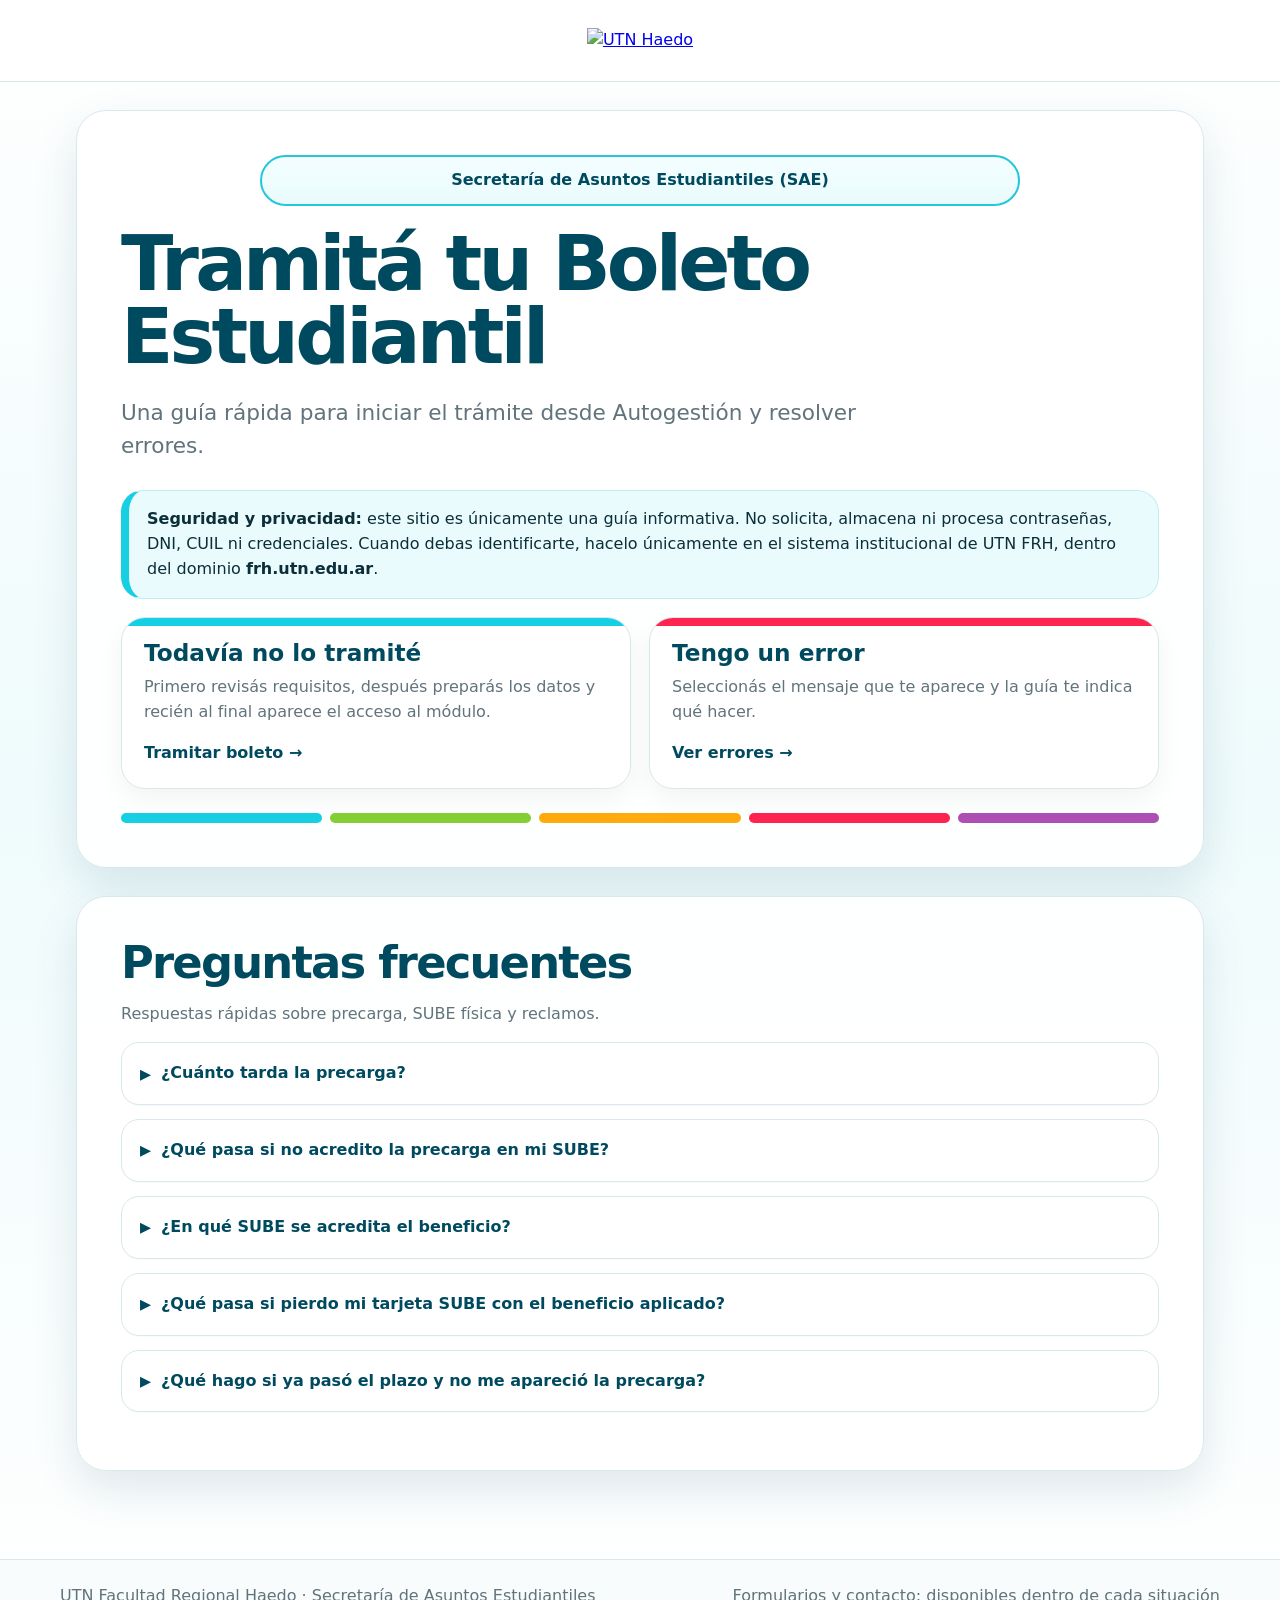
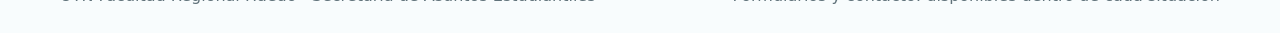
==== commit 76d9267b: "Aclarar seguridad y uso de credenciales para revisión de Google" ====
--- a/boleto-estudiantil-final/index.html
+++ b/boleto-estudiantil-final/index.html
@@ -1 +1 @@
-<!doctype html><html lang="es-AR"><head><meta charset="utf-8"><meta name="viewport" content="width=device-width,initial-scale=1"><title>Boleto Estudiantil | UTN FRH</title><style>:root{--azul:#004a5f;--celeste:#16cfe3;--verde:#84ce36;--naranja:#ffab0d;--rojo:#ff2450;--muted:#61737b;--linea:#d9e8eb;--fondo:#effbfc;--sombra:0 18px 45px rgba(0,74,95,.12)}*{box-sizing:border-box}html{scroll-behavior:smooth}body{margin:0;font-family:Inter,system-ui,-apple-system,BlinkMacSystemFont,"Segoe UI",sans-serif;color:#0b2e38;background:linear-gradient(180deg,#fff 0,#effbfc 48%,#fff 100%);line-height:1.55}header{background:#fff;border-bottom:1px solid var(--linea)}.header-inner{max-width:1160px;margin:auto;padding:28px 16px;text-align:center}.brand img{width:330px;max-width:82vw;height:auto}main{max-width:1160px;margin:auto;padding:28px 16px 60px}.card{background:rgba(255,255,255,.96);border:1px solid var(--linea);border-radius:30px;box-shadow:var(--sombra);padding:clamp(22px,4vw,44px);margin-bottom:28px}.kicker{display:block;margin:0 auto 22px;max-width:760px;text-align:center;border:2px solid #23c7d9;background:linear-gradient(180deg,#f3feff,#eafbfc);color:var(--azul);border-radius:999px;padding:11px 18px;font-weight:900}h1{margin:0;color:var(--azul);font-size:clamp(2.2rem,6vw,5rem);line-height:.95;letter-spacing:-.05em}h2{margin:0;color:var(--azul);font-size:clamp(1.8rem,3.5vw,3.2rem);line-height:1;letter-spacing:-.04em}h3{color:var(--azul)}.lead,.muted{color:var(--muted)}.lead{font-size:clamp(1.05rem,2vw,1.35rem);max-width:780px;margin:22px 0 28px}.grid2{display:grid;grid-template-columns:1fr 1fr;gap:18px}.choice{appearance:none;background:#fff;border:1px solid var(--linea);border-radius:24px;padding:22px;text-align:left;cursor:pointer;font:inherit;box-shadow:0 10px 28px rgba(0,0,0,.05);position:relative;overflow:hidden}.choice:before{content:"";position:absolute;left:0;right:0;top:0;height:8px;background:var(--celeste)}.choice.error:before{background:var(--rojo)}.choice strong{display:block;color:var(--azul);font-size:1.45rem;line-height:1.1;margin-bottom:10px}.choice span{display:block;color:var(--muted)}.choice .arrow{margin-top:16px;color:var(--azul);font-weight:900}.motion{display:flex;gap:8px;margin-top:24px}.motion i{height:10px;flex:1;border-radius:999px}.motion i:nth-child(1){background:var(--celeste)}.motion i:nth-child(2){background:var(--verde)}.motion i:nth-child(3){background:var(--naranja)}.motion i:nth-child(4){background:var(--rojo)}.motion i:nth-child(5){background:#ad4fb5}.panel{display:none}.panel.active{display:block}.steps{display:grid;grid-template-columns:250px 1fr;gap:24px;margin-top:22px}.nav{display:grid;gap:10px;align-content:start}.nav button{border:1px solid var(--linea);border-radius:18px;background:white;padding:14px;color:var(--muted);font-weight:800;text-align:left;cursor:pointer}.nav button.active{background:#efffff;border-color:var(--celeste);color:var(--azul)}.nav button.locked{opacity:.55;cursor:not-allowed}.step{display:none}.step.active{display:block}.requirements{display:grid;grid-template-columns:repeat(2,1fr);gap:14px}.req{border:1px solid var(--linea);background:#fbfeff;border-radius:18px;padding:15px}.req strong{display:block;color:var(--azul)}.callout{border-radius:22px;padding:16px 18px;margin:18px 0;border:1px solid transparent}.info{background:#eafbfe;border-color:#bfeff5;border-left:8px solid var(--celeste)}.warn{background:#fff4d8;border-color:#ffe0a1;border-left:8px solid var(--naranja)}.ok{background:#effbea;border-color:#d4f2c9;border-left:8px solid var(--verde)}.danger{background:#fff0f4;border-color:#ffcbd6;border-left:8px solid var(--rojo)}.checklist{display:grid;gap:10px}.checkitem{display:flex;gap:12px;border:1px solid var(--linea);border-radius:18px;padding:14px;background:#fff}.checkitem input{width:18px;height:18px;accent-color:var(--azul);margin-top:5px}.checkitem strong{color:var(--azul)}.checkitem span{display:block;color:var(--muted)}.progress{font-weight:900;color:var(--muted);margin-top:12px}.btnrow{display:flex;flex-wrap:wrap;gap:12px;margin-top:20px}.btn{border:0;border-radius:16px;padding:14px 18px;min-height:50px;text-decoration:none;display:inline-flex;justify-content:center;align-items:center;font-weight:900;cursor:pointer;font-size:1rem}.primary{background:var(--azul);color:#fff}.secondary{background:#fff;color:var(--azul);border:1px solid var(--linea)}.btn:disabled{opacity:.45;pointer-events:none}.shot{border:1px solid var(--linea);border-radius:18px;background:#fff;padding:10px;margin:14px auto 18px;max-width:820px}.shot img{width:100%;display:block;border-radius:12px;border:1px solid #e6e6e6;background:#fff}.caption{font-size:.9rem;color:var(--muted);margin-top:8px;text-align:center}.faq h2{margin-bottom:6px}.faq-item{background:#fff;border:1px solid var(--linea);border-radius:18px;padding:0 18px;margin:14px 0;box-shadow:0 1px 0 rgba(0,0,0,.02)}.faq-item summary{cursor:pointer;list-style:none;font-weight:800;color:var(--azul);padding:18px 0;display:flex;align-items:center;gap:10px}.faq-item summary::-webkit-details-marker{display:none}.faq-item summary:before{content:"▶";font-size:.9rem;transition:transform .2s ease}.faq-item[open] summary:before{transform:rotate(90deg)}.faq-answer{padding:0 0 18px;color:var(--muted);line-height:1.65}.faq-answer p{margin:0 0 12px}.case-layout{display:grid;grid-template-columns:330px 1fr;gap:24px;margin-top:22px}.case-list{display:grid;gap:10px}.case-card{border:1px solid var(--linea);background:#fff;border-radius:18px;padding:15px;text-align:left;cursor:pointer;font:inherit}.case-card.active,.case-card:hover{background:#efffff;border-color:var(--celeste)}.case-card strong{display:block;color:var(--azul);line-height:1.15}.case-card span{display:block;color:var(--muted);font-size:.9rem;margin-top:5px}.case-filter{width:100%;border:1px solid var(--linea);border-radius:16px;padding:14px;font:inherit;margin-bottom:12px}.result{min-height:520px;border:1px solid var(--linea);border-radius:28px;background:#fff;overflow:hidden;box-shadow:0 16px 35px rgba(0,74,95,.08)}.placeholder{min-height:520px;display:grid;place-items:center;text-align:center;color:var(--muted);padding:30px}.placeholder b{display:block;color:var(--azul);font-size:1.4rem}.reshead{background:var(--azul);color:#fff;padding:28px}.resk{text-transform:uppercase;letter-spacing:.1em;font-size:.78rem;opacity:.75;font-weight:900}.rest{font-size:clamp(1.7rem,3vw,2.7rem);line-height:1;font-weight:900;margin:8px 0}.ress{margin:0;color:rgba(255,255,255,.86)}.resbody{padding:26px}.resbody h3{color:var(--azul);margin:22px 0 8px}.resbody li{margin:7px 0}.mail-card{margin-top:18px;border:1px solid var(--linea);border-radius:20px;padding:16px;background:#fbfeff}.mail-field{border:1px solid var(--linea);border-radius:14px;padding:12px;margin:10px 0;background:#fff}.mail-field strong{display:block;color:var(--azul)}.mail-message{white-space:pre-line}.hidden{display:none!important}footer{border-top:1px solid var(--linea);background:#f8fcfd;color:var(--muted);padding:24px 16px}.footer-inner{max-width:1160px;margin:auto;display:flex;gap:12px;justify-content:space-between;flex-wrap:wrap}@media(max-width:900px){.grid2,.steps,.case-layout,.requirements{grid-template-columns:1fr}.btnrow{display:grid}.btn{width:100%}}@media(max-width:640px){.header-inner{padding:26px 14px}.brand img{width:270px}.card{border-radius:24px;padding:22px 16px}.choice strong{font-size:1.35rem}.resbody,.reshead{padding:22px 18px}}</style></head><body><header><div class="header-inner"><a class="brand" href="#inicio"><img src="https://upload.wikimedia.org/wikipedia/commons/6/63/UTN-Haedo-Logo-bajada_RGB.png" alt="UTN Haedo"></a></div></header><main id="inicio"><section class="card"><div class="kicker">Secretaría de Asuntos Estudiantiles (SAE)</div><h1>Tramitá tu Boleto Estudiantil</h1><p class="lead">Una guía rápida para iniciar el trámite desde Autogestión y resolver errores.</p><div class="grid2"><button class="choice" data-open="tramite"><strong>Todavía no lo tramité</strong><span>Primero revisás requisitos, después preparás los datos y recién al final aparece el acceso al módulo.</span><span class="arrow">Tramitar boleto →</span></button><button class="choice error" data-open="errores"><strong>Tengo un error</strong><span>Seleccionás el mensaje que te aparece y la guía te indica qué hacer.</span><span class="arrow">Ver errores →</span></button></div><div class="motion"><i></i><i></i><i></i><i></i><i></i></div></section><section class="card faq"><h2>Preguntas frecuentes</h2><p class="muted">Respuestas rápidas sobre precarga, SUBE física y reclamos.</p><details class="faq-item"><summary>¿Cuánto tarda la precarga?</summary><div class="faq-answer"><p>La precarga <strong>no se acredita en el momento</strong>. Depende de la fecha en que completaste el formulario y del <strong>corte administrativo mensual</strong> del beneficio.</p><p><strong>En general:</strong> si completaste el trámite antes del corte, habitualmente alrededor del día 16/17, la precarga suele empezar a aparecer después del 16/17 del <strong>mes siguiente</strong>. Si lo completaste después de ese corte, normalmente pasa para el mes posterior.</p><p><strong>Ejemplo:</strong> si lo hiciste antes del 17 de abril, lo esperable es cobrar después del 17 de mayo. Si lo hiciste después del 17 de abril, lo esperable es cobrar después del 17 de junio.</p><p>No siempre impacta el mismo día para todas las personas: puede demorar algunos días hábiles más. Cuando aparezca disponible, tenés que <strong>acreditarla en tu SUBE física</strong>.</p></div></details><details class="faq-item"><summary>¿Qué pasa si no acredito la precarga en mi SUBE?</summary><div class="faq-answer"><p>La precarga <strong>no se aplica sola</strong>: aunque el Ministerio la haya otorgado, queda pendiente hasta que la acreditás en tu <strong>SUBE física</strong>.</p><p>No conviene dejar precargas pendientes. Si se juntan <strong>dos precargas disponibles sin acreditar</strong>, el sistema puede interpretar que no estás usando el beneficio y suspenderlo momentáneamente.</p><p>También puede pasar que se acumulen sobrantes de meses anteriores. Por ejemplo, si el Ministerio otorgó más saldo del que la SUBE te deja acreditar de una sola vez, puede quedar una parte pendiente para más adelante.</p><p>Por eso algunas personas tuvieron saldos acumulados que se habilitaron en <strong>enero o febrero</strong>. Aunque en esos meses no haya una nueva precarga por no haber clases, podían tener saldo anterior pendiente para acreditar. Si no lo acreditaron, el sistema pudo tomarlo como dos precargas sin usar y suspender momentáneamente el beneficio.</p><p>Para resolverlo, entrá directamente al caso <strong>“Trámite finalizado / beneficio otorgado”</strong>, donde vas a encontrar el formulario del Ministerio y una explicación más completa.</p><p><a class="btn secondary" href="#errores-otorgado">Ir al caso “Trámite finalizado / beneficio otorgado”</a></p></div></details><details class="faq-item"><summary>¿En qué SUBE se acredita el beneficio?</summary><div class="faq-answer"><p>El beneficio se acredita <strong>únicamente en la SUBE física</strong> registrada y asociada al trámite.</p><p>Si usás la app SUBE, revisá que la <strong>SUBE física</strong> sea la tarjeta seleccionada o predeterminada. Si quedó seleccionada la SUBE Digital, la acreditación no se va a realizar correctamente.</p><p>La precarga se puede acreditar en Terminal Automática SUBE, app SUBE con NFC o Carga a Bordo en colectivos habilitados.</p></div></details><details class="faq-item"><summary>¿Qué pasa si pierdo mi tarjeta SUBE con el beneficio aplicado?</summary><div class="faq-answer"><p>Si perdiste tu SUBE registrada y asociada al <strong>Boleto Estudiantil Nivel Universitario</strong>, tenés que ingresar a tu cuenta en <a href="https://www.argentina.gob.ar/sube" target="_blank" rel="noopener">argentina.gob.ar/sube</a>, con tu DNI y clave SUBE, o hacerlo desde la <strong>App SUBE</strong>.</p><p>Desde ahí tenés que solicitar la <strong>baja de la tarjeta perdida</strong>. Luego recibirás un correo electrónico con la confirmación de la baja, información sobre el saldo que pudiera haber quedado en esa tarjeta y cómo recuperarlo.</p><p>En la misma cuenta también vas a poder <strong>asociar tu nueva tarjeta SUBE</strong>.</p></div></details><details class="faq-item"><summary>¿Qué hago si ya pasó el plazo y no me apareció la precarga?</summary><div class="faq-answer"><p>Primero verificá si ya pasó el tiempo esperable: las precargas suelen empezar a aparecer después del <strong>16/17 de cada mes</strong>, en días hábiles, y pueden demorar algunos días más.</p><p>Si tu trámite figura como <strong>“Trámite finalizado / beneficio otorgado”</strong> y ya pasó ese plazo sin que aparezca la precarga, entrá en la parte de <strong>errores</strong> de esta página y elegí esa opción.</p><p>Ahí vas a encontrar el formulario del Ministerio de Transporte. En el reclamo tenés que seleccionar <strong>“No recibí mi precarga”</strong>.</p></div></details></section><section id="tramite" class="panel card"><h2>Tramitar por primera vez</h2><p class="muted">Seguí los pasos en orden. Podés volver a pasos anteriores para revisar requisitos o datos.</p><div class="steps"><div class="nav"><button type="button" id="nav1" class="active" data-go-step="1"><strong>1 Requisitos</strong><br>Revisá si corresponde.</button><button type="button" id="nav2" class="locked" data-go-step="2"><strong>2 Datos y advertencia</strong><br>DNI, CUIL, SUBE física y datos familiares.</button><button type="button" id="nav3" class="locked" data-go-step="3"><strong>3 Ingreso al módulo</strong><br>Acceso directo al formulario.</button></div><div><article id="step1" class="step active"><h3>Antes de iniciar</h3><div class="requirements"><div class="req"><strong>Residencia</strong><span>Tenés que vivir en Provincia de Buenos Aires y a más de 2.000 metros de la Facultad. Si vivís en CABA, no corresponde este boleto provincial.</span></div><div class="req"><strong>SUBE física</strong><span>Necesitás tener una tarjeta SUBE física registrada. Para universitarios/terciarios de Provincia, el beneficio se acredita en la SUBE física.</span></div><div class="req"><strong>Materias aprobadas</strong><span>Se exige cumplir el requisito académico informado por el sistema. En general: 3 materias aprobadas el ciclo anterior y actividad académica reciente.</span></div><div class="req"><strong>Sin otro beneficio igual</strong><span>No podés tener activo otro subsidio de transporte con el mismo fin.</span></div><div class="req"><strong>Ingresantes</strong><span>Para ingresantes, se requiere secundario completo sin materias pendientes.</span></div><div class="req"><strong>Sin título previo</strong><span>No corresponde si ya tenés título universitario o terciario.</span></div></div><div class="btnrow"><button class="btn primary" type="button" id="acceptReqBtn" data-next-step="2">Leí los requisitos y cumplo</button><button class="btn secondary" type="button" id="notSureBtn">No estoy seguro / no cumplo</button></div><div id="notSureMsg" class="callout warn hidden">Si no estás seguro de cumplir los requisitos, revisá tu situación académica antes de iniciar. Si no cumplís, el beneficio puede no ser otorgado aunque completes el formulario.</div></article><article id="step2" class="step"><h3>Antes de entrar a Autogestión</h3><div class="callout danger">No ingreses al apartado <strong>Boleto Estudiantil</strong> dentro de Autogestión sin tener todos los datos necesarios a mano. En cuanto hacés clic en <strong>Boleto Estudiantil</strong>, comienza a correr un tiempo aproximado de <strong>20 minutos</strong>. Si ese tiempo se termina, el formulario se cierra y no vas a poder volver a abrirlo hasta que te reiniciemos la cuenta.</div><p class="muted">Marcá que ya tenés preparada esta información. Cuando completes la lista, se habilita el siguiente paso.</p><div class="checklist" id="prepChecklist"><label class="checkitem"><input type="checkbox"><div><strong>DNI propio</strong><span>Documento personal para completar datos.</span></div></label><label class="checkitem"><input type="checkbox"><div><strong>CUIL propio</strong><span>Tenelo a mano para evitar errores de carga.</span></div></label><label class="checkitem"><input type="checkbox"><div><strong>SUBE física registrada</strong><span>Usá la tarjeta física que corresponde al beneficio.</span></div></label><label class="checkitem"><input type="checkbox"><div><strong>DNI y CUIL de madre/padre/tutor</strong><span>El formulario puede pedir datos familiares; preparalos antes de ingresar.</span></div></label></div><div class="progress" id="checkProgress">Faltan datos por confirmar.</div><div class="btnrow"><button class="btn secondary" type="button" data-next-step="1">Volver a requisitos</button><button class="btn primary" type="button" id="toStep3" data-next-step="3" disabled>Ya tengo todo preparado</button></div></article><article id="step3" class="step"><h3>Ahora sí: ingresá al acceso directo</h3><p class="muted">Ingresá con tu legajo y contraseña habitual de Autogestión/SYSACAD, completá el formulario en el momento y revisá bien CUIL, SUBE, carrera y legajo antes de enviarlo.</p><div class="callout ok"><strong>Recordatorio:</strong> si cursás dos carreras o tenés más de un legajo, asegurate de usar el legajo/carrera donde cumplís los requisitos académicos.</div><div class="callout info"><strong>Importante:</strong> este botón es un acceso directo al apartado de <strong>Boleto Estudiantil</strong>. Podés ingresar sin pasar por la fila virtual de Autogestión.</div><div class="callout warn"><strong>Si al ingresar te aparece “El trámite caducó”:</strong> refrescá o actualizá la página hasta que vuelva a cargar correctamente.</div><div class="shot"><img src="./caducado-ejemplo.svg" alt="Ejemplo del mensaje El trámite caducó"><div class="caption">Ejemplo de pantalla de <strong>“El trámite caducó”</strong>.</div></div><div class="btnrow"><a class="btn primary" href="https://boletoestudiantil.frh.utn.edu.ar/" target="_blank" rel="noopener">Ingresar al apartado Boleto Estudiantil</a><button class="btn secondary" type="button" data-open="errores">Ya ingresé y tuve un error</button></div><div class="callout ok"><strong>Si al finalizar te aparece “Trámite finalizado / beneficio otorgado”:</strong> el beneficio ya está aprobado, pero la precarga no se acredita automáticamente en el momento.<br><br>Por ejemplo: si completás el formulario antes del 17 de abril, cobrás el beneficio después del 17 de mayo. Si lo completás después del 17 de abril, cobrás el beneficio después del 17 de junio. Las precargas empiezan a acreditarse a partir del 16/17 de cada mes, en días hábiles. No siempre se acreditan el mismo día para todas las personas y pueden demorar algunos días más.<br><br>Cuando la precarga esté disponible, tenés que acreditarla en tu SUBE física. Podés hacerlo en una <strong>Terminal Automática SUBE</strong>, desde la <strong>app SUBE</strong> si tu celular tiene NFC, o con <strong>Carga a Bordo</strong> en colectivos habilitados.<br><br>Si ya pasó el plazo correspondiente y todavía no recibiste la precarga, entrá en la parte de <strong>errores</strong>, elegí <strong>“Trámite finalizado / beneficio otorgado”</strong> y completá el formulario del Ministerio usando <strong>“No recibí mi precarga”</strong>.</div></article></div></div></section><section id="errores" class="panel card"><h2>¿Tenés algún error con tu Boleto Estudiantil?</h2><p class="muted">Seleccioná el mensaje o situación que te aparece. La guía te muestra la explicación y los pasos correspondientes.</p><div class="case-layout"><aside><input class="case-filter" id="caseFilter" type="search" placeholder="Buscar: incompleto, caducó, SUBE, credenciales..."><div class="case-list"><button class="case-card" data-case="caducado"><strong>El trámite caducó</strong><span>Se colgó o no cargó la web del Ministerio.</span></button><button class="case-card" data-case="incompleto"><strong>Trámite incompleto / comunicarse con el administrador</strong><span>Se pasó el tiempo o quedó sin finalizar.</span></button><button class="case-card" data-case="otorgado"><strong>Trámite finalizado / beneficio otorgado</strong><span>El trámite está otorgado, pero la carga no es inmediata.</span></button><button class="case-card" data-case="deshabilitado"><strong>Beneficio deshabilitado</strong><span>Puede haber boleto activo o pendiente en otra institución.</span></button><button class="case-card" data-case="credenciales"><strong>Error de credenciales</strong><span>No podés ingresar o validar el acceso.</span></button><button class="case-card" data-case="noregular"><strong>Error: el alumno no es regular</strong><span>El sistema no reconoce el requisito académico para iniciar el trámite.</span></button><button class="case-card" data-case="blanco"><strong>Me aparece todo en blanco</strong><span>La pantalla queda vacía o no carga ningún dato.</span></button><button class="case-card" data-case="noacredita"><strong>Completé el formulario, pero no me acreditaron</strong><span>Revisá tiempos, SUBE física y reclamo.</span></button><button class="case-card" data-case="subedigital"><strong>Tengo SUBE Digital</strong><span>El beneficio se acredita en SUBE física.</span></button><button class="case-card" data-case="doblelegajo"><strong>Curso dos carreras / tengo más de un legajo</strong><span>El sistema puede estar mirando otra carrera.</span></button></div></aside><article class="result" id="result"><div class="placeholder"><div><b>Seleccioná un error</b>Elegí una opción de la lista para ver los pasos a seguir.</div></div></article></div></section></main><footer><div class="footer-inner"><div>UTN Facultad Regional Haedo · Secretaría de Asuntos Estudiantiles</div><div>Formularios y contacto: disponibles dentro de cada situación</div></div></footer><script>const links={reinicio:"https://docs.google.com/forms/d/e/1FAIpQLScRXGzTNJk7bG64u7e_1dvv3Ur3LDaI3EbfNU_jLOD6_iWAXw/viewform",ministerio:"https://denuncias-bes.transporte.gba.gob.ar/denunciasboleto.php",mail:"mailto:asuntos@frh.utn.edu.ar",boleto:"https://boletoestudiantil.frh.utn.edu.ar/",mailtoCred:"mailto:asuntos@frh.utn.edu.ar?subject=Boleto%20Estudiantil%20-%20Error%20de%20credenciales&body=Hola%2C%20al%20intentar%20ingresar%20al%20Boleto%20Estudiantil%20me%20aparece%20un%20error%20de%20credenciales.%0A%0ADatos%3A%0ANombre%20y%20apellido%3A%0ADNI%3A%0ALegajo%3A%0ACarrera%3A%0A%0AAdjunto%20captura%20del%20error.%0A%0AMuchas%20gracias.%0ASaludos.",mailtoBlanco:"mailto:asuntos@frh.utn.edu.ar?subject=Boleto%20Estudiantil%20-%20Pantalla%20en%20blanco&body=Hola%2C%20al%20ingresar%20al%20Boleto%20Estudiantil%20me%20aparece%20la%20pantalla%20en%20blanco%20y%20no%20puedo%20continuar.%0A%0ADatos%3A%0ANombre%20y%20apellido%3A%0ADNI%3A%0ALegajo%3A%0ACarrera%3A%0A%0AAdjunto%20captura%20del%20error.%0A%0AMuchas%20gracias.%0ASaludos."};const panels={tramite:document.getElementById('tramite'),errores:document.getElementById('errores')};document.querySelectorAll('[data-open]').forEach(b=>b.addEventListener('click',e=>{e.preventDefault();let id=b.dataset.open;panels[id].classList.add('active');panels[id].scrollIntoView({behavior:'smooth',block:'start'});}));let prepared=false,requirementsAccepted=false;function step(n){document.querySelectorAll('.step').forEach(s=>s.classList.remove('active'));document.querySelectorAll('.nav button').forEach(b=>b.classList.remove('active'));document.getElementById('step'+n).classList.add('active');document.getElementById('nav'+n).classList.add('active');document.getElementById('tramite').scrollIntoView({behavior:'smooth',block:'start'});}document.querySelectorAll('[data-next-step]').forEach(b=>b.addEventListener('click',()=>{let n=b.dataset.nextStep;if(n==='2'&&b.id==='acceptReqBtn'){requirementsAccepted=true;document.getElementById('nav2').classList.remove('locked');step(2);return;}if(n==='2'&&!requirementsAccepted)return;step(n)}));document.querySelectorAll('[data-go-step]').forEach(b=>b.addEventListener('click',()=>{let n=b.dataset.goStep;if(n==='2'&&!requirementsAccepted)return;if(n==='3'&&!prepared)return;step(n)}));document.getElementById('notSureBtn').addEventListener('click',()=>document.getElementById('notSureMsg').classList.toggle('hidden'));const checklist=document.getElementById('prepChecklist'),to3=document.getElementById('toStep3'),prog=document.getElementById('checkProgress');function updateChecklist(){let checks=[...checklist.querySelectorAll('input')];let done=checks.filter(c=>c.checked).length;prepared=done===checks.length;to3.disabled=!prepared;document.getElementById('nav3').classList.toggle('locked',!prepared);prog.textContent=prepared?'Listo: ya podés pasar al acceso.':`Confirmaste ${done} de ${checks.length} datos necesarios.`}checklist.addEventListener('change',updateChecklist);updateChecklist();const cases={caducado:{k:'Carga del sistema',t:'El trámite caducó',s:'Suele ser un error de carga de la web del Ministerio.',b:'<h3>Qué hacer</h3><ul><li>Actualizá o refrescá la página.</li><li>Si vuelve a cargar, seguí completando el formulario.</li><li>Si después aparece trámite incompleto, pedí reinicio de cuenta.</li></ul>'},incompleto:{k:'Reinicio de cuenta',t:'Trámite incompleto / comunicarse con el administrador',s:'Suele pasar cuando se venció el tiempo disponible o el formulario quedó sin finalizar.',b:'<h3>Pasos a seguir</h3><ul><li>Completá el formulario de reinicio de cuenta de UTN FRH.</li><li>Después mandá mail a <strong>asuntos@frh.utn.edu.ar</strong> avisando que solicitaste el reinicio.</li></ul><div class="btnrow"><a class="btn primary" target="_blank" href="'+links.reinicio+'">Completar formulario de reinicio</a><a class="btn secondary" href="mailto:asuntos@frh.utn.edu.ar?subject=Reinicio%20de%20Boleto%20Estudiantil&body=Hola%2C%20complet%C3%A9%20el%20formulario%20para%20reinicio%20de%20cuenta.%0ANecesito%20que%20me%20reinicien%20el%20acceso.%0AEspero%20respuesta.%0AMuchas%20gracias.%0ASaludos.">Enviar mail</a></div>'},otorgado:{k:'Beneficio otorgado',t:'Trámite finalizado / beneficio otorgado',s:'El beneficio está aprobado, pero la precarga no se acredita automáticamente en el momento.',b:'<h3>Qué significa</h3><ul><li>El trámite ya está aprobado, pero la precarga no aparece en el momento.</li><li>Si lo hiciste antes del corte, suele aparecer después del 16/17 del mes siguiente. Si lo hiciste después, normalmente pasa para el mes posterior.</li><li>Las precargas no siempre se acreditan el mismo día para todos.</li></ul><h3>Precargas acumuladas</h3><ul><li>Puede quedar saldo acumulado porque el monto otorgado por el Ministerio puede ser mayor al límite que la SUBE permite acreditar de una sola vez.</li><li>Si esas precargas quedan disponibles y no las acreditás, el sistema puede interpretar que no usás el beneficio y suspenderlo temporalmente.</li><li>Para reclamar, completá el formulario del Ministerio con la opción <strong>No recibí mi precarga</strong>.</li></ul><div class="btnrow"><a class="btn secondary" target="_blank" href="'+links.ministerio+'">Reclamo en Ministerio</a></div>'},deshabilitado:{k:'Beneficio previo',t:'La persona tiene un beneficio, pero deshabilitado',s:'Puede ocurrir si el boleto quedó asociado a otra facultad, universidad o institución.',b:'<h3>Pasos a seguir</h3><ul><li>Solicitá la baja del beneficio en tu facultad, universidad o institución anterior.</li><li>Esperá el comprobante o confirmación.</li><li>La baja puede demorar algunos días en impactar.</li><li>Después completá el formulario del Ministerio con la opción <strong>Cambio de universidad</strong> e indicá la facultad de origen.</li><li>Luego contactate con SAE a <strong>asuntos@frh.utn.edu.ar</strong>.</li></ul><div class="btnrow"><a class="btn secondary" target="_blank" href="'+links.ministerio+'">Formulario Ministerio</a><a class="btn secondary" href="'+links.mail+'">Enviar mail</a></div>'},credenciales:{k:'Acceso',t:'Error de credenciales',s:'El sistema no permite validar el acceso o aparece un error al ingresar.',b:'<h3>Qué hacer</h3><ul><li>Enviá un mail a <strong>asuntos@frh.utn.edu.ar</strong>.</li><li>Incluí nombre, apellido, DNI, legajo, carrera y una captura del error.</li></ul><div class="btnrow"><a class="btn secondary" href="'+links.mailtoCred+'">Enviar mail</a></div>'},noregular:{k:'Requisito académico',t:'Error: el alumno no es regular',s:'El sistema no reconoce que cumplas el requisito académico para iniciar el trámite.',b:'<h3>Qué significa</h3><ul><li>Para iniciar el trámite tenés que tener <strong>3 materias aprobadas</strong> del ciclo lectivo anterior.</li><li>No alcanza con tener materias regularizadas: tienen que estar <strong>aprobadas del todo</strong> y figurar cargadas en Autogestión.</li></ul><h3>Si vos sí tenés 3 materias aprobadas</h3><ul><li>Revisá en Autogestión que estén cargadas todas las notas.</li><li>Si falta una nota, acercate o consultá al Departamento de tu carrera para que puedan resolver la carga.</li><li>Si no lográs resolverlo, escribí a SAE con tus datos y una captura del error.</li></ul><div class="btnrow"><a class="btn secondary" href="mailto:asuntos@frh.utn.edu.ar?subject=Boleto%20Estudiantil%20-%20Alumno%20no%20regular&body=Hola%2C%20al%20intentar%20iniciar%20el%20tr%C3%A1mite%20del%20Boleto%20Estudiantil%20me%20aparece%20el%20error%3A%20%22el%20alumno%20no%20es%20regular%22.%0A%0ADatos%3A%0ANombre%20y%20apellido%3A%0ADNI%3A%0ALegajo%3A%0ACarrera%3A%0A%0AYa%20revis%C3%A9%20si%20tengo%203%20materias%20aprobadas%20del%20ciclo%20lectivo%20anterior%20y%20si%20las%20notas%20figuran%20cargadas%20en%20Autogesti%C3%B3n.%0A%0AAdjunto%20captura%20del%20error.%0A%0AMuchas%20gracias.%0ASaludos.">Enviar mail</a></div>'},blanco:{k:'Carga del sistema',t:'Me aparece todo en blanco',s:'La pantalla queda vacía o no carga ningún dato para continuar.',b:'<h3>Qué hacer</h3><ul><li>Enviá un mail a <strong>asuntos@frh.utn.edu.ar</strong>.</li><li>Indicá que al ingresar al Boleto Estudiantil te aparece la pantalla en blanco.</li><li>Incluí nombre, apellido, DNI, legajo, carrera y una captura del error si podés.</li></ul><div class="btnrow"><a class="btn secondary" href="'+links.mailtoBlanco+'">Enviar mail</a></div>'},noacredita:{k:'Acreditación',t:'Completé el formulario, pero no me acreditaron',s:'Revisá tiempos, SUBE física, precargas pendientes y reclamo.',b:'<h3>Revisá primero</h3><ul><li>Que haya pasado el plazo de procesamiento correspondiente.</li><li>Que estés usando la <strong>SUBE física</strong> correcta.</li><li>Que la SUBE Digital no haya quedado como tarjeta predeterminada.</li><li>Que hayas acreditado la precarga en Terminal Automática SUBE, app SUBE con NFC o Carga a Bordo.</li></ul><h3>Precargas o sobrantes acumulados</h3><p>Puede pasar que el Ministerio haya otorgado saldo, pero que vos todavía no lo hayas acreditado en tu SUBE física. Hasta que no lo acreditás, queda como <strong>precarga pendiente</strong>.</p><p>También puede pasar que queden <strong>sobrantes de meses anteriores</strong>. Por ejemplo: si el Ministerio otorga más saldo del que la SUBE te deja acreditar de una sola vez, una parte puede quedar pendiente y acumularse para más adelante.</p><p>Esos sobrantes pueden habilitarse incluso en <strong>enero o febrero</strong>. Aunque en esos meses no haya una nueva precarga por no haber clases, puede aparecer saldo acumulado de meses anteriores. Muchas personas no lo notan porque piensan que en esos meses no había nada para cargar.</p><p>Si se juntan <strong>dos precargas disponibles</strong> y no las acreditás, el sistema puede entender que no estás usando el beneficio y suspenderlo momentáneamente.</p><h3>Qué hacer</h3><p>Acreditá las precargas pendientes en tu SUBE física cuando estén disponibles. Si el beneficio quedó suspendido o dejaste de recibir la precarga, hacé el reclamo ante el Ministerio con la opción <strong>“No recibí mi precarga”</strong>.</p><div class="btnrow"><a class="btn secondary" target="_blank" href="'+links.ministerio+'">Formulario Ministerio</a></div>'},subedigital:{k:'SUBE',t:'Tengo SUBE Digital',s:'El beneficio universitario/terciario de Provincia funciona con SUBE física.',b:'<h3>Qué revisar</h3><ul><li>Revisá en la app SUBE que tu tarjeta física sea la tarjeta correspondiente.</li><li>Si la SUBE Digital quedó como predeterminada, la acreditación no se va a realizar correctamente.</li><li>Usá la SUBE física registrada para acreditar la precarga.</li></ul>'},doblelegajo:{k:'Legajo / carrera',t:'Curso dos carreras / tengo más de un legajo',s:'Puede pasar que el sistema revise una carrera distinta a aquella donde tenés las materias aprobadas.',b:'<h3>Qué revisar</h3><ul><li>Qué legajo/carrera estás usando para ingresar.</li><li>En qué carrera figuran las materias aprobadas del ciclo lectivo anterior.</li><li>Si cumplís el requisito académico en una carrera pero ingresaste con otra, puede no reconocerse automáticamente.</li><li>Si no podés resolverlo, consultá por mail a SAE con captura y datos completos.</li></ul><div class="btnrow"><a class="btn secondary" href="'+links.mail+'">Enviar mail</a></div>'}};const result=document.getElementById('result');function openCase(key){let c=cases[key];if(!c)return;document.querySelectorAll('.case-card').forEach(b=>b.classList.toggle('active',b.dataset.case===key));result.innerHTML='<div class="reshead"><div class="resk">'+c.k+'</div><div class="rest">'+c.t+'</div><p class="ress">'+c.s+'</p></div><div class="resbody">'+c.b+'</div>';result.scrollIntoView({behavior:'smooth',block:'nearest'});}document.querySelectorAll('.case-card').forEach(b=>b.addEventListener('click',()=>openCase(b.dataset.case)));document.getElementById('caseFilter').addEventListener('input',e=>{let q=e.target.value.toLowerCase().normalize('NFD').replace(/[\u0300-\u036f]/g,'');document.querySelectorAll('.case-card').forEach(b=>{let t=b.textContent.toLowerCase().normalize('NFD').replace(/[\u0300-\u036f]/g,'');b.classList.toggle('hidden',q&&!t.includes(q));});});document.querySelectorAll('a[href="#errores-otorgado"]').forEach(function(link){link.addEventListener('click',function(e){e.preventDefault();if(panels&&panels.errores){panels.errores.classList.add('active');panels.errores.scrollIntoView({behavior:'smooth',block:'start'});}if(typeof openCase==='function')openCase('otorgado');});});</script></body></html>+<!doctype html><html lang="es-AR"><head><meta charset="utf-8"><meta name="viewport" content="width=device-width,initial-scale=1"><title>Boleto Estudiantil | UTN FRH</title><style>:root{--azul:#004a5f;--celeste:#16cfe3;--verde:#84ce36;--naranja:#ffab0d;--rojo:#ff2450;--muted:#61737b;--linea:#d9e8eb;--fondo:#effbfc;--sombra:0 18px 45px rgba(0,74,95,.12)}*{box-sizing:border-box}html{scroll-behavior:smooth}body{margin:0;font-family:Inter,system-ui,-apple-system,BlinkMacSystemFont,"Segoe UI",sans-serif;color:#0b2e38;background:linear-gradient(180deg,#fff 0,#effbfc 48%,#fff 100%);line-height:1.55}header{background:#fff;border-bottom:1px solid var(--linea)}.header-inner{max-width:1160px;margin:auto;padding:28px 16px;text-align:center}.brand img{width:330px;max-width:82vw;height:auto}main{max-width:1160px;margin:auto;padding:28px 16px 60px}.card{background:rgba(255,255,255,.96);border:1px solid var(--linea);border-radius:30px;box-shadow:var(--sombra);padding:clamp(22px,4vw,44px);margin-bottom:28px}.kicker{display:block;margin:0 auto 22px;max-width:760px;text-align:center;border:2px solid #23c7d9;background:linear-gradient(180deg,#f3feff,#eafbfc);color:var(--azul);border-radius:999px;padding:11px 18px;font-weight:900}h1{margin:0;color:var(--azul);font-size:clamp(2.2rem,6vw,5rem);line-height:.95;letter-spacing:-.05em}h2{margin:0;color:var(--azul);font-size:clamp(1.8rem,3.5vw,3.2rem);line-height:1;letter-spacing:-.04em}h3{color:var(--azul)}.lead,.muted{color:var(--muted)}.lead{font-size:clamp(1.05rem,2vw,1.35rem);max-width:780px;margin:22px 0 28px}.grid2{display:grid;grid-template-columns:1fr 1fr;gap:18px}.choice{appearance:none;background:#fff;border:1px solid var(--linea);border-radius:24px;padding:22px;text-align:left;cursor:pointer;font:inherit;box-shadow:0 10px 28px rgba(0,0,0,.05);position:relative;overflow:hidden}.choice:before{content:"";position:absolute;left:0;right:0;top:0;height:8px;background:var(--celeste)}.choice.error:before{background:var(--rojo)}.choice strong{display:block;color:var(--azul);font-size:1.45rem;line-height:1.1;margin-bottom:10px}.choice span{display:block;color:var(--muted)}.choice .arrow{margin-top:16px;color:var(--azul);font-weight:900}.motion{display:flex;gap:8px;margin-top:24px}.motion i{height:10px;flex:1;border-radius:999px}.motion i:nth-child(1){background:var(--celeste)}.motion i:nth-child(2){background:var(--verde)}.motion i:nth-child(3){background:var(--naranja)}.motion i:nth-child(4){background:var(--rojo)}.motion i:nth-child(5){background:#ad4fb5}.panel{display:none}.panel.active{display:block}.steps{display:grid;grid-template-columns:250px 1fr;gap:24px;margin-top:22px}.nav{display:grid;gap:10px;align-content:start}.nav button{border:1px solid var(--linea);border-radius:18px;background:white;padding:14px;color:var(--muted);font-weight:800;text-align:left;cursor:pointer}.nav button.active{background:#efffff;border-color:var(--celeste);color:var(--azul)}.nav button.locked{opacity:.55;cursor:not-allowed}.step{display:none}.step.active{display:block}.requirements{display:grid;grid-template-columns:repeat(2,1fr);gap:14px}.req{border:1px solid var(--linea);background:#fbfeff;border-radius:18px;padding:15px}.req strong{display:block;color:var(--azul)}.callout{border-radius:22px;padding:16px 18px;margin:18px 0;border:1px solid transparent}.info{background:#eafbfe;border-color:#bfeff5;border-left:8px solid var(--celeste)}.warn{background:#fff4d8;border-color:#ffe0a1;border-left:8px solid var(--naranja)}.ok{background:#effbea;border-color:#d4f2c9;border-left:8px solid var(--verde)}.danger{background:#fff0f4;border-color:#ffcbd6;border-left:8px solid var(--rojo)}.checklist{display:grid;gap:10px}.checkitem{display:flex;gap:12px;border:1px solid var(--linea);border-radius:18px;padding:14px;background:#fff}.checkitem input{width:18px;height:18px;accent-color:var(--azul);margin-top:5px}.checkitem strong{color:var(--azul)}.checkitem span{display:block;color:var(--muted)}.progress{font-weight:900;color:var(--muted);margin-top:12px}.btnrow{display:flex;flex-wrap:wrap;gap:12px;margin-top:20px}.btn{border:0;border-radius:16px;padding:14px 18px;min-height:50px;text-decoration:none;display:inline-flex;justify-content:center;align-items:center;font-weight:900;cursor:pointer;font-size:1rem}.primary{background:var(--azul);color:#fff}.secondary{background:#fff;color:var(--azul);border:1px solid var(--linea)}.btn:disabled{opacity:.45;pointer-events:none}.shot{border:1px solid var(--linea);border-radius:18px;background:#fff;padding:10px;margin:14px auto 18px;max-width:820px}.shot img{width:100%;display:block;border-radius:12px;border:1px solid #e6e6e6;background:#fff}.caption{font-size:.9rem;color:var(--muted);margin-top:8px;text-align:center}.faq h2{margin-bottom:6px}.faq-item{background:#fff;border:1px solid var(--linea);border-radius:18px;padding:0 18px;margin:14px 0;box-shadow:0 1px 0 rgba(0,0,0,.02)}.faq-item summary{cursor:pointer;list-style:none;font-weight:800;color:var(--azul);padding:18px 0;display:flex;align-items:center;gap:10px}.faq-item summary::-webkit-details-marker{display:none}.faq-item summary:before{content:"▶";font-size:.9rem;transition:transform .2s ease}.faq-item[open] summary:before{transform:rotate(90deg)}.faq-answer{padding:0 0 18px;color:var(--muted);line-height:1.65}.faq-answer p{margin:0 0 12px}.case-layout{display:grid;grid-template-columns:330px 1fr;gap:24px;margin-top:22px}.case-list{display:grid;gap:10px}.case-card{border:1px solid var(--linea);background:#fff;border-radius:18px;padding:15px;text-align:left;cursor:pointer;font:inherit}.case-card.active,.case-card:hover{background:#efffff;border-color:var(--celeste)}.case-card strong{display:block;color:var(--azul);line-height:1.15}.case-card span{display:block;color:var(--muted);font-size:.9rem;margin-top:5px}.case-filter{width:100%;border:1px solid var(--linea);border-radius:16px;padding:14px;font:inherit;margin-bottom:12px}.result{min-height:520px;border:1px solid var(--linea);border-radius:28px;background:#fff;overflow:hidden;box-shadow:0 16px 35px rgba(0,74,95,.08)}.placeholder{min-height:520px;display:grid;place-items:center;text-align:center;color:var(--muted);padding:30px}.placeholder b{display:block;color:var(--azul);font-size:1.4rem}.reshead{background:var(--azul);color:#fff;padding:28px}.resk{text-transform:uppercase;letter-spacing:.1em;font-size:.78rem;opacity:.75;font-weight:900}.rest{font-size:clamp(1.7rem,3vw,2.7rem);line-height:1;font-weight:900;margin:8px 0}.ress{margin:0;color:rgba(255,255,255,.86)}.resbody{padding:26px}.resbody h3{color:var(--azul);margin:22px 0 8px}.resbody li{margin:7px 0}.mail-card{margin-top:18px;border:1px solid var(--linea);border-radius:20px;padding:16px;background:#fbfeff}.mail-field{border:1px solid var(--linea);border-radius:14px;padding:12px;margin:10px 0;background:#fff}.mail-field strong{display:block;color:var(--azul)}.mail-message{white-space:pre-line}.hidden{display:none!important}footer{border-top:1px solid var(--linea);background:#f8fcfd;color:var(--muted);padding:24px 16px}.footer-inner{max-width:1160px;margin:auto;display:flex;gap:12px;justify-content:space-between;flex-wrap:wrap}@media(max-width:900px){.grid2,.steps,.case-layout,.requirements{grid-template-columns:1fr}.btnrow{display:grid}.btn{width:100%}}@media(max-width:640px){.header-inner{padding:26px 14px}.brand img{width:270px}.card{border-radius:24px;padding:22px 16px}.choice strong{font-size:1.35rem}.resbody,.reshead{padding:22px 18px}}</style></head><body><header><div class="header-inner"><a class="brand" href="#inicio"><img src="https://upload.wikimedia.org/wikipedia/commons/6/63/UTN-Haedo-Logo-bajada_RGB.png" alt="UTN Haedo"></a></div></header><main id="inicio"><section class="card"><div class="kicker">Secretaría de Asuntos Estudiantiles (SAE)</div><h1>Tramitá tu Boleto Estudiantil</h1><p class="lead">Una guía rápida para iniciar el trámite desde Autogestión y resolver errores.</p><div class="callout info"><strong>Seguridad y privacidad:</strong> este sitio es únicamente una guía informativa. No solicita, almacena ni procesa contraseñas, DNI, CUIL ni credenciales. Cuando debas identificarte, hacelo únicamente en el sistema institucional de UTN FRH, dentro del dominio <strong>frh.utn.edu.ar</strong>.</div><div class="grid2"><button class="choice" data-open="tramite"><strong>Todavía no lo tramité</strong><span>Primero revisás requisitos, después preparás los datos y recién al final aparece el acceso al módulo.</span><span class="arrow">Tramitar boleto →</span></button><button class="choice error" data-open="errores"><strong>Tengo un error</strong><span>Seleccionás el mensaje que te aparece y la guía te indica qué hacer.</span><span class="arrow">Ver errores →</span></button></div><div class="motion"><i></i><i></i><i></i><i></i><i></i></div></section><section class="card faq"><h2>Preguntas frecuentes</h2><p class="muted">Respuestas rápidas sobre precarga, SUBE física y reclamos.</p><details class="faq-item"><summary>¿Cuánto tarda la precarga?</summary><div class="faq-answer"><p>La precarga <strong>no se acredita en el momento</strong>. Depende de la fecha en que completaste el formulario y del <strong>corte administrativo mensual</strong> del beneficio.</p><p><strong>En general:</strong> si completaste el trámite antes del corte, habitualmente alrededor del día 16/17, la precarga suele empezar a aparecer después del 16/17 del <strong>mes siguiente</strong>. Si lo completaste después de ese corte, normalmente pasa para el mes posterior.</p><p><strong>Ejemplo:</strong> si lo hiciste antes del 17 de abril, lo esperable es cobrar después del 17 de mayo. Si lo hiciste después del 17 de abril, lo esperable es cobrar después del 17 de junio.</p><p>No siempre impacta el mismo día para todas las personas: puede demorar algunos días hábiles más. Cuando aparezca disponible, tenés que <strong>acreditarla en tu SUBE física</strong>.</p></div></details><details class="faq-item"><summary>¿Qué pasa si no acredito la precarga en mi SUBE?</summary><div class="faq-answer"><p>La precarga <strong>no se aplica sola</strong>: aunque el Ministerio la haya otorgado, queda pendiente hasta que la acreditás en tu <strong>SUBE física</strong>.</p><p>No conviene dejar precargas pendientes. Si se juntan <strong>dos precargas disponibles sin acreditar</strong>, el sistema puede interpretar que no estás usando el beneficio y suspenderlo momentáneamente.</p><p>También puede pasar que se acumulen sobrantes de meses anteriores. Por ejemplo, si el Ministerio otorgó más saldo del que la SUBE te deja acreditar de una sola vez, puede quedar una parte pendiente para más adelante.</p><p>Por eso algunas personas tuvieron saldos acumulados que se habilitaron en <strong>enero o febrero</strong>. Aunque en esos meses no haya una nueva precarga por no haber clases, podían tener saldo anterior pendiente para acreditar. Si no lo acreditaron, el sistema pudo tomarlo como dos precargas sin usar y suspender momentáneamente el beneficio.</p><p>Para resolverlo, entrá directamente al caso <strong>“Trámite finalizado / beneficio otorgado”</strong>, donde vas a encontrar el formulario del Ministerio y una explicación más completa.</p><p><a class="btn secondary" href="#errores-otorgado">Ir al caso “Trámite finalizado / beneficio otorgado”</a></p></div></details><details class="faq-item"><summary>¿En qué SUBE se acredita el beneficio?</summary><div class="faq-answer"><p>El beneficio se acredita <strong>únicamente en la SUBE física</strong> registrada y asociada al trámite.</p><p>Si usás la app SUBE, revisá que la <strong>SUBE física</strong> sea la tarjeta seleccionada o predeterminada. Si quedó seleccionada la SUBE Digital, la acreditación no se va a realizar correctamente.</p><p>La precarga se puede acreditar en Terminal Automática SUBE, app SUBE con NFC o Carga a Bordo en colectivos habilitados.</p></div></details><details class="faq-item"><summary>¿Qué pasa si pierdo mi tarjeta SUBE con el beneficio aplicado?</summary><div class="faq-answer"><p>Si perdiste tu SUBE registrada y asociada al <strong>Boleto Estudiantil Nivel Universitario</strong>, tenés que ingresar a tu cuenta en <a href="https://www.argentina.gob.ar/sube" target="_blank" rel="noopener">argentina.gob.ar/sube</a>, con tu DNI y clave SUBE, o hacerlo desde la <strong>App SUBE</strong>.</p><p>Desde ahí tenés que solicitar la <strong>baja de la tarjeta perdida</strong>. Luego recibirás un correo electrónico con la confirmación de la baja, información sobre el saldo que pudiera haber quedado en esa tarjeta y cómo recuperarlo.</p><p>En la misma cuenta también vas a poder <strong>asociar tu nueva tarjeta SUBE</strong>.</p></div></details><details class="faq-item"><summary>¿Qué hago si ya pasó el plazo y no me apareció la precarga?</summary><div class="faq-answer"><p>Primero verificá si ya pasó el tiempo esperable: las precargas suelen empezar a aparecer después del <strong>16/17 de cada mes</strong>, en días hábiles, y pueden demorar algunos días más.</p><p>Si tu trámite figura como <strong>“Trámite finalizado / beneficio otorgado”</strong> y ya pasó ese plazo sin que aparezca la precarga, entrá en la parte de <strong>errores</strong> de esta página y elegí esa opción.</p><p>Ahí vas a encontrar el formulario del Ministerio de Transporte. En el reclamo tenés que seleccionar <strong>“No recibí mi precarga”</strong>.</p></div></details></section><section id="tramite" class="panel card"><h2>Tramitar por primera vez</h2><p class="muted">Seguí los pasos en orden. Podés volver a pasos anteriores para revisar requisitos o datos.</p><div class="steps"><div class="nav"><button type="button" id="nav1" class="active" data-go-step="1"><strong>1 Requisitos</strong><br>Revisá si corresponde.</button><button type="button" id="nav2" class="locked" data-go-step="2"><strong>2 Datos y advertencia</strong><br>DNI, CUIL, SUBE física y datos familiares.</button><button type="button" id="nav3" class="locked" data-go-step="3"><strong>3 Ingreso al módulo</strong><br>Acceso directo al formulario.</button></div><div><article id="step1" class="step active"><h3>Antes de iniciar</h3><div class="requirements"><div class="req"><strong>Residencia</strong><span>Tenés que vivir en Provincia de Buenos Aires y a más de 2.000 metros de la Facultad. Si vivís en CABA, no corresponde este boleto provincial.</span></div><div class="req"><strong>SUBE física</strong><span>Necesitás tener una tarjeta SUBE física registrada. Para universitarios/terciarios de Provincia, el beneficio se acredita en la SUBE física.</span></div><div class="req"><strong>Materias aprobadas</strong><span>Se exige cumplir el requisito académico informado por el sistema. En general: 3 materias aprobadas el ciclo anterior y actividad académica reciente.</span></div><div class="req"><strong>Sin otro beneficio igual</strong><span>No podés tener activo otro subsidio de transporte con el mismo fin.</span></div><div class="req"><strong>Ingresantes</strong><span>Para ingresantes, se requiere secundario completo sin materias pendientes.</span></div><div class="req"><strong>Sin título previo</strong><span>No corresponde si ya tenés título universitario o terciario.</span></div></div><div class="btnrow"><button class="btn primary" type="button" id="acceptReqBtn" data-next-step="2">Leí los requisitos y cumplo</button><button class="btn secondary" type="button" id="notSureBtn">No estoy seguro / no cumplo</button></div><div id="notSureMsg" class="callout warn hidden">Si no estás seguro de cumplir los requisitos, revisá tu situación académica antes de iniciar. Si no cumplís, el beneficio puede no ser otorgado aunque completes el formulario.</div></article><article id="step2" class="step"><h3>Antes de entrar a Autogestión</h3><div class="callout danger">No ingreses al apartado <strong>Boleto Estudiantil</strong> dentro de Autogestión sin tener todos los datos necesarios a mano. En cuanto hacés clic en <strong>Boleto Estudiantil</strong>, comienza a correr un tiempo aproximado de <strong>20 minutos</strong>. Si ese tiempo se termina, el formulario se cierra y no vas a poder volver a abrirlo hasta que te reiniciemos la cuenta.</div><p class="muted">Marcá que ya tenés preparada esta información. Cuando completes la lista, se habilita el siguiente paso.</p><div class="checklist" id="prepChecklist"><label class="checkitem"><input type="checkbox"><div><strong>DNI propio</strong><span>Documento personal para completar datos.</span></div></label><label class="checkitem"><input type="checkbox"><div><strong>CUIL propio</strong><span>Tenelo a mano para evitar errores de carga.</span></div></label><label class="checkitem"><input type="checkbox"><div><strong>SUBE física registrada</strong><span>Usá la tarjeta física que corresponde al beneficio.</span></div></label><label class="checkitem"><input type="checkbox"><div><strong>DNI y CUIL de madre/padre/tutor</strong><span>El formulario puede pedir datos familiares; preparalos antes de ingresar.</span></div></label></div><div class="progress" id="checkProgress">Faltan datos por confirmar.</div><div class="btnrow"><button class="btn secondary" type="button" data-next-step="1">Volver a requisitos</button><button class="btn primary" type="button" id="toStep3" data-next-step="3" disabled>Ya tengo todo preparado</button></div></article><article id="step3" class="step"><h3>Ahora sí: ingresá al acceso directo</h3><p class="muted">Al continuar vas a ser redirigido al sistema institucional de UTN FRH. Las credenciales se ingresan exclusivamente allí, dentro del dominio <strong>frh.utn.edu.ar</strong>. Esta página no solicita ni recibe tu legajo, contraseña, DNI o CUIL.</p><div class="callout ok"><strong>Recordatorio:</strong> si cursás dos carreras o tenés más de un legajo, asegurate de usar el legajo/carrera donde cumplís los requisitos académicos.</div><div class="callout info"><strong>Importante:</strong> este botón es un acceso directo al apartado de <strong>Boleto Estudiantil</strong>. Podés ingresar sin pasar por la fila virtual de Autogestión.</div><div class="callout warn"><strong>Si al ingresar te aparece “El trámite caducó”:</strong> refrescá o actualizá la página hasta que vuelva a cargar correctamente.</div><div class="shot"><img src="./caducado-ejemplo.svg" alt="Ejemplo del mensaje El trámite caducó"><div class="caption">Ejemplo de pantalla de <strong>“El trámite caducó”</strong>.</div></div><div class="btnrow"><a class="btn primary" href="https://boletoestudiantil.frh.utn.edu.ar/" target="_blank" rel="noopener">Ir al sistema institucional de UTN FRH</a><button class="btn secondary" type="button" data-open="errores">Ya ingresé y tuve un error</button></div><div class="callout ok"><strong>Si al finalizar te aparece “Trámite finalizado / beneficio otorgado”:</strong> el beneficio ya está aprobado, pero la precarga no se acredita automáticamente en el momento.<br><br>Por ejemplo: si completás el formulario antes del 17 de abril, cobrás el beneficio después del 17 de mayo. Si lo completás después del 17 de abril, cobrás el beneficio después del 17 de junio. Las precargas empiezan a acreditarse a partir del 16/17 de cada mes, en días hábiles. No siempre se acreditan el mismo día para todas las personas y pueden demorar algunos días más.<br><br>Cuando la precarga esté disponible, tenés que acreditarla en tu SUBE física. Podés hacerlo en una <strong>Terminal Automática SUBE</strong>, desde la <strong>app SUBE</strong> si tu celular tiene NFC, o con <strong>Carga a Bordo</strong> en colectivos habilitados.<br><br>Si ya pasó el plazo correspondiente y todavía no recibiste la precarga, entrá en la parte de <strong>errores</strong>, elegí <strong>“Trámite finalizado / beneficio otorgado”</strong> y completá el formulario del Ministerio usando <strong>“No recibí mi precarga”</strong>.</div></article></div></div></section><section id="errores" class="panel card"><h2>¿Tenés algún error con tu Boleto Estudiantil?</h2><p class="muted">Seleccioná el mensaje o situación que te aparece. La guía te muestra la explicación y los pasos correspondientes.</p><div class="case-layout"><aside><input class="case-filter" id="caseFilter" type="search" placeholder="Buscar: incompleto, caducó, SUBE, credenciales..."><div class="case-list"><button class="case-card" data-case="caducado"><strong>El trámite caducó</strong><span>Se colgó o no cargó la web del Ministerio.</span></button><button class="case-card" data-case="incompleto"><strong>Trámite incompleto / comunicarse con el administrador</strong><span>Se pasó el tiempo o quedó sin finalizar.</span></button><button class="case-card" data-case="otorgado"><strong>Trámite finalizado / beneficio otorgado</strong><span>El trámite está otorgado, pero la carga no es inmediata.</span></button><button class="case-card" data-case="deshabilitado"><strong>Beneficio deshabilitado</strong><span>Puede haber boleto activo o pendiente en otra institución.</span></button><button class="case-card" data-case="credenciales"><strong>Error de credenciales</strong><span>No podés ingresar o validar el acceso.</span></button><button class="case-card" data-case="noregular"><strong>Error: el alumno no es regular</strong><span>El sistema no reconoce el requisito académico para iniciar el trámite.</span></button><button class="case-card" data-case="blanco"><strong>Me aparece todo en blanco</strong><span>La pantalla queda vacía o no carga ningún dato.</span></button><button class="case-card" data-case="noacredita"><strong>Completé el formulario, pero no me acreditaron</strong><span>Revisá tiempos, SUBE física y reclamo.</span></button><button class="case-card" data-case="subedigital"><strong>Tengo SUBE Digital</strong><span>El beneficio se acredita en SUBE física.</span></button><button class="case-card" data-case="doblelegajo"><strong>Curso dos carreras / tengo más de un legajo</strong><span>El sistema puede estar mirando otra carrera.</span></button></div></aside><article class="result" id="result"><div class="placeholder"><div><b>Seleccioná un error</b>Elegí una opción de la lista para ver los pasos a seguir.</div></div></article></div></section></main><footer><div class="footer-inner"><div>UTN Facultad Regional Haedo · Secretaría de Asuntos Estudiantiles</div><div>Formularios y contacto: disponibles dentro de cada situación</div></div></footer><script>const links={reinicio:"https://docs.google.com/forms/d/e/1FAIpQLScRXGzTNJk7bG64u7e_1dvv3Ur3LDaI3EbfNU_jLOD6_iWAXw/viewform",ministerio:"https://denuncias-bes.transporte.gba.gob.ar/denunciasboleto.php",mail:"mailto:asuntos@frh.utn.edu.ar",boleto:"https://boletoestudiantil.frh.utn.edu.ar/",mailtoCred:"mailto:asuntos@frh.utn.edu.ar?subject=Boleto%20Estudiantil%20-%20Error%20de%20credenciales&body=Hola%2C%20al%20intentar%20ingresar%20al%20Boleto%20Estudiantil%20me%20aparece%20un%20error%20de%20credenciales.%0A%0ADatos%3A%0ANombre%20y%20apellido%3A%0ADNI%3A%0ALegajo%3A%0ACarrera%3A%0A%0AAdjunto%20captura%20del%20error.%0A%0AMuchas%20gracias.%0ASaludos.",mailtoBlanco:"mailto:asuntos@frh.utn.edu.ar?subject=Boleto%20Estudiantil%20-%20Pantalla%20en%20blanco&body=Hola%2C%20al%20ingresar%20al%20Boleto%20Estudiantil%20me%20aparece%20la%20pantalla%20en%20blanco%20y%20no%20puedo%20continuar.%0A%0ADatos%3A%0ANombre%20y%20apellido%3A%0ADNI%3A%0ALegajo%3A%0ACarrera%3A%0A%0AAdjunto%20captura%20del%20error.%0A%0AMuchas%20gracias.%0ASaludos."};const panels={tramite:document.getElementById('tramite'),errores:document.getElementById('errores')};document.querySelectorAll('[data-open]').forEach(b=>b.addEventListener('click',e=>{e.preventDefault();let id=b.dataset.open;panels[id].classList.add('active');panels[id].scrollIntoView({behavior:'smooth',block:'start'});}));let prepared=false,requirementsAccepted=false;function step(n){document.querySelectorAll('.step').forEach(s=>s.classList.remove('active'));document.querySelectorAll('.nav button').forEach(b=>b.classList.remove('active'));document.getElementById('step'+n).classList.add('active');document.getElementById('nav'+n).classList.add('active');document.getElementById('tramite').scrollIntoView({behavior:'smooth',block:'start'});}document.querySelectorAll('[data-next-step]').forEach(b=>b.addEventListener('click',()=>{let n=b.dataset.nextStep;if(n==='2'&&b.id==='acceptReqBtn'){requirementsAccepted=true;document.getElementById('nav2').classList.remove('locked');step(2);return;}if(n==='2'&&!requirementsAccepted)return;step(n)}));document.querySelectorAll('[data-go-step]').forEach(b=>b.addEventListener('click',()=>{let n=b.dataset.goStep;if(n==='2'&&!requirementsAccepted)return;if(n==='3'&&!prepared)return;step(n)}));document.getElementById('notSureBtn').addEventListener('click',()=>document.getElementById('notSureMsg').classList.toggle('hidden'));const checklist=document.getElementById('prepChecklist'),to3=document.getElementById('toStep3'),prog=document.getElementById('checkProgress');function updateChecklist(){let checks=[...checklist.querySelectorAll('input')];let done=checks.filter(c=>c.checked).length;prepared=done===checks.length;to3.disabled=!prepared;document.getElementById('nav3').classList.toggle('locked',!prepared);prog.textContent=prepared?'Listo: ya podés pasar al acceso.':`Confirmaste ${done} de ${checks.length} datos necesarios.`}checklist.addEventListener('change',updateChecklist);updateChecklist();const cases={caducado:{k:'Carga del sistema',t:'El trámite caducó',s:'Suele ser un error de carga de la web del Ministerio.',b:'<h3>Qué hacer</h3><ul><li>Actualizá o refrescá la página.</li><li>Si vuelve a cargar, seguí completando el formulario.</li><li>Si después aparece trámite incompleto, pedí reinicio de cuenta.</li></ul>'},incompleto:{k:'Reinicio de cuenta',t:'Trámite incompleto / comunicarse con el administrador',s:'Suele pasar cuando se venció el tiempo disponible o el formulario quedó sin finalizar.',b:'<h3>Pasos a seguir</h3><ul><li>Completá el formulario de reinicio de cuenta de UTN FRH.</li><li>Después mandá mail a <strong>asuntos@frh.utn.edu.ar</strong> avisando que solicitaste el reinicio.</li></ul><div class="btnrow"><a class="btn primary" target="_blank" href="'+links.reinicio+'">Completar formulario de reinicio</a><a class="btn secondary" href="mailto:asuntos@frh.utn.edu.ar?subject=Reinicio%20de%20Boleto%20Estudiantil&body=Hola%2C%20complet%C3%A9%20el%20formulario%20para%20reinicio%20de%20cuenta.%0ANecesito%20que%20me%20reinicien%20el%20acceso.%0AEspero%20respuesta.%0AMuchas%20gracias.%0ASaludos.">Enviar mail</a></div>'},otorgado:{k:'Beneficio otorgado',t:'Trámite finalizado / beneficio otorgado',s:'El beneficio está aprobado, pero la precarga no se acredita automáticamente en el momento.',b:'<h3>Qué significa</h3><ul><li>El trámite ya está aprobado, pero la precarga no aparece en el momento.</li><li>Si lo hiciste antes del corte, suele aparecer después del 16/17 del mes siguiente. Si lo hiciste después, normalmente pasa para el mes posterior.</li><li>Las precargas no siempre se acreditan el mismo día para todos.</li></ul><h3>Precargas acumuladas</h3><ul><li>Puede quedar saldo acumulado porque el monto otorgado por el Ministerio puede ser mayor al límite que la SUBE permite acreditar de una sola vez.</li><li>Si esas precargas quedan disponibles y no las acreditás, el sistema puede interpretar que no usás el beneficio y suspenderlo temporalmente.</li><li>Para reclamar, completá el formulario del Ministerio con la opción <strong>No recibí mi precarga</strong>.</li></ul><div class="btnrow"><a class="btn secondary" target="_blank" href="'+links.ministerio+'">Reclamo en Ministerio</a></div>'},deshabilitado:{k:'Beneficio previo',t:'La persona tiene un beneficio, pero deshabilitado',s:'Puede ocurrir si el boleto quedó asociado a otra facultad, universidad o institución.',b:'<h3>Pasos a seguir</h3><ul><li>Solicitá la baja del beneficio en tu facultad, universidad o institución anterior.</li><li>Esperá el comprobante o confirmación.</li><li>La baja puede demorar algunos días en impactar.</li><li>Después completá el formulario del Ministerio con la opción <strong>Cambio de universidad</strong> e indicá la facultad de origen.</li><li>Luego contactate con SAE a <strong>asuntos@frh.utn.edu.ar</strong>.</li></ul><div class="btnrow"><a class="btn secondary" target="_blank" href="'+links.ministerio+'">Formulario Ministerio</a><a class="btn secondary" href="'+links.mail+'">Enviar mail</a></div>'},credenciales:{k:'Acceso',t:'Error de credenciales',s:'El sistema no permite validar el acceso o aparece un error al ingresar.',b:'<h3>Qué hacer</h3><ul><li>Enviá un mail a <strong>asuntos@frh.utn.edu.ar</strong>.</li><li>Incluí nombre, apellido, DNI, legajo, carrera y una captura del error.</li></ul><div class="btnrow"><a class="btn secondary" href="'+links.mailtoCred+'">Enviar mail</a></div>'},noregular:{k:'Requisito académico',t:'Error: el alumno no es regular',s:'El sistema no reconoce que cumplas el requisito académico para iniciar el trámite.',b:'<h3>Qué significa</h3><ul><li>Para iniciar el trámite tenés que tener <strong>3 materias aprobadas</strong> del ciclo lectivo anterior.</li><li>No alcanza con tener materias regularizadas: tienen que estar <strong>aprobadas del todo</strong> y figurar cargadas en Autogestión.</li></ul><h3>Si vos sí tenés 3 materias aprobadas</h3><ul><li>Revisá en Autogestión que estén cargadas todas las notas.</li><li>Si falta una nota, acercate o consultá al Departamento de tu carrera para que puedan resolver la carga.</li><li>Si no lográs resolverlo, escribí a SAE con tus datos y una captura del error.</li></ul><div class="btnrow"><a class="btn secondary" href="mailto:asuntos@frh.utn.edu.ar?subject=Boleto%20Estudiantil%20-%20Alumno%20no%20regular&body=Hola%2C%20al%20intentar%20iniciar%20el%20tr%C3%A1mite%20del%20Boleto%20Estudiantil%20me%20aparece%20el%20error%3A%20%22el%20alumno%20no%20es%20regular%22.%0A%0ADatos%3A%0ANombre%20y%20apellido%3A%0ADNI%3A%0ALegajo%3A%0ACarrera%3A%0A%0AYa%20revis%C3%A9%20si%20tengo%203%20materias%20aprobadas%20del%20ciclo%20lectivo%20anterior%20y%20si%20las%20notas%20figuran%20cargadas%20en%20Autogesti%C3%B3n.%0A%0AAdjunto%20captura%20del%20error.%0A%0AMuchas%20gracias.%0ASaludos.">Enviar mail</a></div>'},blanco:{k:'Carga del sistema',t:'Me aparece todo en blanco',s:'La pantalla queda vacía o no carga ningún dato para continuar.',b:'<h3>Qué hacer</h3><ul><li>Enviá un mail a <strong>asuntos@frh.utn.edu.ar</strong>.</li><li>Indicá que al ingresar al Boleto Estudiantil te aparece la pantalla en blanco.</li><li>Incluí nombre, apellido, DNI, legajo, carrera y una captura del error si podés.</li></ul><div class="btnrow"><a class="btn secondary" href="'+links.mailtoBlanco+'">Enviar mail</a></div>'},noacredita:{k:'Acreditación',t:'Completé el formulario, pero no me acreditaron',s:'Revisá tiempos, SUBE física, precargas pendientes y reclamo.',b:'<h3>Revisá primero</h3><ul><li>Que haya pasado el plazo de procesamiento correspondiente.</li><li>Que estés usando la <strong>SUBE física</strong> correcta.</li><li>Que la SUBE Digital no haya quedado como tarjeta predeterminada.</li><li>Que hayas acreditado la precarga en Terminal Automática SUBE, app SUBE con NFC o Carga a Bordo.</li></ul><h3>Precargas o sobrantes acumulados</h3><p>Puede pasar que el Ministerio haya otorgado saldo, pero que vos todavía no lo hayas acreditado en tu SUBE física. Hasta que no lo acreditás, queda como <strong>precarga pendiente</strong>.</p><p>También puede pasar que queden <strong>sobrantes de meses anteriores</strong>. Por ejemplo: si el Ministerio otorga más saldo del que la SUBE te deja acreditar de una sola vez, una parte puede quedar pendiente y acumularse para más adelante.</p><p>Esos sobrantes pueden habilitarse incluso en <strong>enero o febrero</strong>. Aunque en esos meses no haya una nueva precarga por no haber clases, puede aparecer saldo acumulado de meses anteriores. Muchas personas no lo notan porque piensan que en esos meses no había nada para cargar.</p><p>Si se juntan <strong>dos precargas disponibles</strong> y no las acreditás, el sistema puede entender que no estás usando el beneficio y suspenderlo momentáneamente.</p><h3>Qué hacer</h3><p>Acreditá las precargas pendientes en tu SUBE física cuando estén disponibles. Si el beneficio quedó suspendido o dejaste de recibir la precarga, hacé el reclamo ante el Ministerio con la opción <strong>“No recibí mi precarga”</strong>.</p><div class="btnrow"><a class="btn secondary" target="_blank" href="'+links.ministerio+'">Formulario Ministerio</a></div>'},subedigital:{k:'SUBE',t:'Tengo SUBE Digital',s:'El beneficio universitario/terciario de Provincia funciona con SUBE física.',b:'<h3>Qué revisar</h3><ul><li>Revisá en la app SUBE que tu tarjeta física sea la tarjeta correspondiente.</li><li>Si la SUBE Digital quedó como predeterminada, la acreditación no se va a realizar correctamente.</li><li>Usá la SUBE física registrada para acreditar la precarga.</li></ul>'},doblelegajo:{k:'Legajo / carrera',t:'Curso dos carreras / tengo más de un legajo',s:'Puede pasar que el sistema revise una carrera distinta a aquella donde tenés las materias aprobadas.',b:'<h3>Qué revisar</h3><ul><li>Qué legajo/carrera estás usando para ingresar.</li><li>En qué carrera figuran las materias aprobadas del ciclo lectivo anterior.</li><li>Si cumplís el requisito académico en una carrera pero ingresaste con otra, puede no reconocerse automáticamente.</li><li>Si no podés resolverlo, consultá por mail a SAE con captura y datos completos.</li></ul><div class="btnrow"><a class="btn secondary" href="'+links.mail+'">Enviar mail</a></div>'}};const result=document.getElementById('result');function openCase(key){let c=cases[key];if(!c)return;document.querySelectorAll('.case-card').forEach(b=>b.classList.toggle('active',b.dataset.case===key));result.innerHTML='<div class="reshead"><div class="resk">'+c.k+'</div><div class="rest">'+c.t+'</div><p class="ress">'+c.s+'</p></div><div class="resbody">'+c.b+'</div>';result.scrollIntoView({behavior:'smooth',block:'nearest'});}document.querySelectorAll('.case-card').forEach(b=>b.addEventListener('click',()=>openCase(b.dataset.case)));document.getElementById('caseFilter').addEventListener('input',e=>{let q=e.target.value.toLowerCase().normalize('NFD').replace(/[\u0300-\u036f]/g,'');document.querySelectorAll('.case-card').forEach(b=>{let t=b.textContent.toLowerCase().normalize('NFD').replace(/[\u0300-\u036f]/g,'');b.classList.toggle('hidden',q&&!t.includes(q));});});document.querySelectorAll('a[href="#errores-otorgado"]').forEach(function(link){link.addEventListener('click',function(e){e.preventDefault();if(panels&&panels.errores){panels.errores.classList.add('active');panels.errores.scrollIntoView({behavior:'smooth',block:'start'});}if(typeof openCase==='function')openCase('otorgado');});});</script></body></html>
